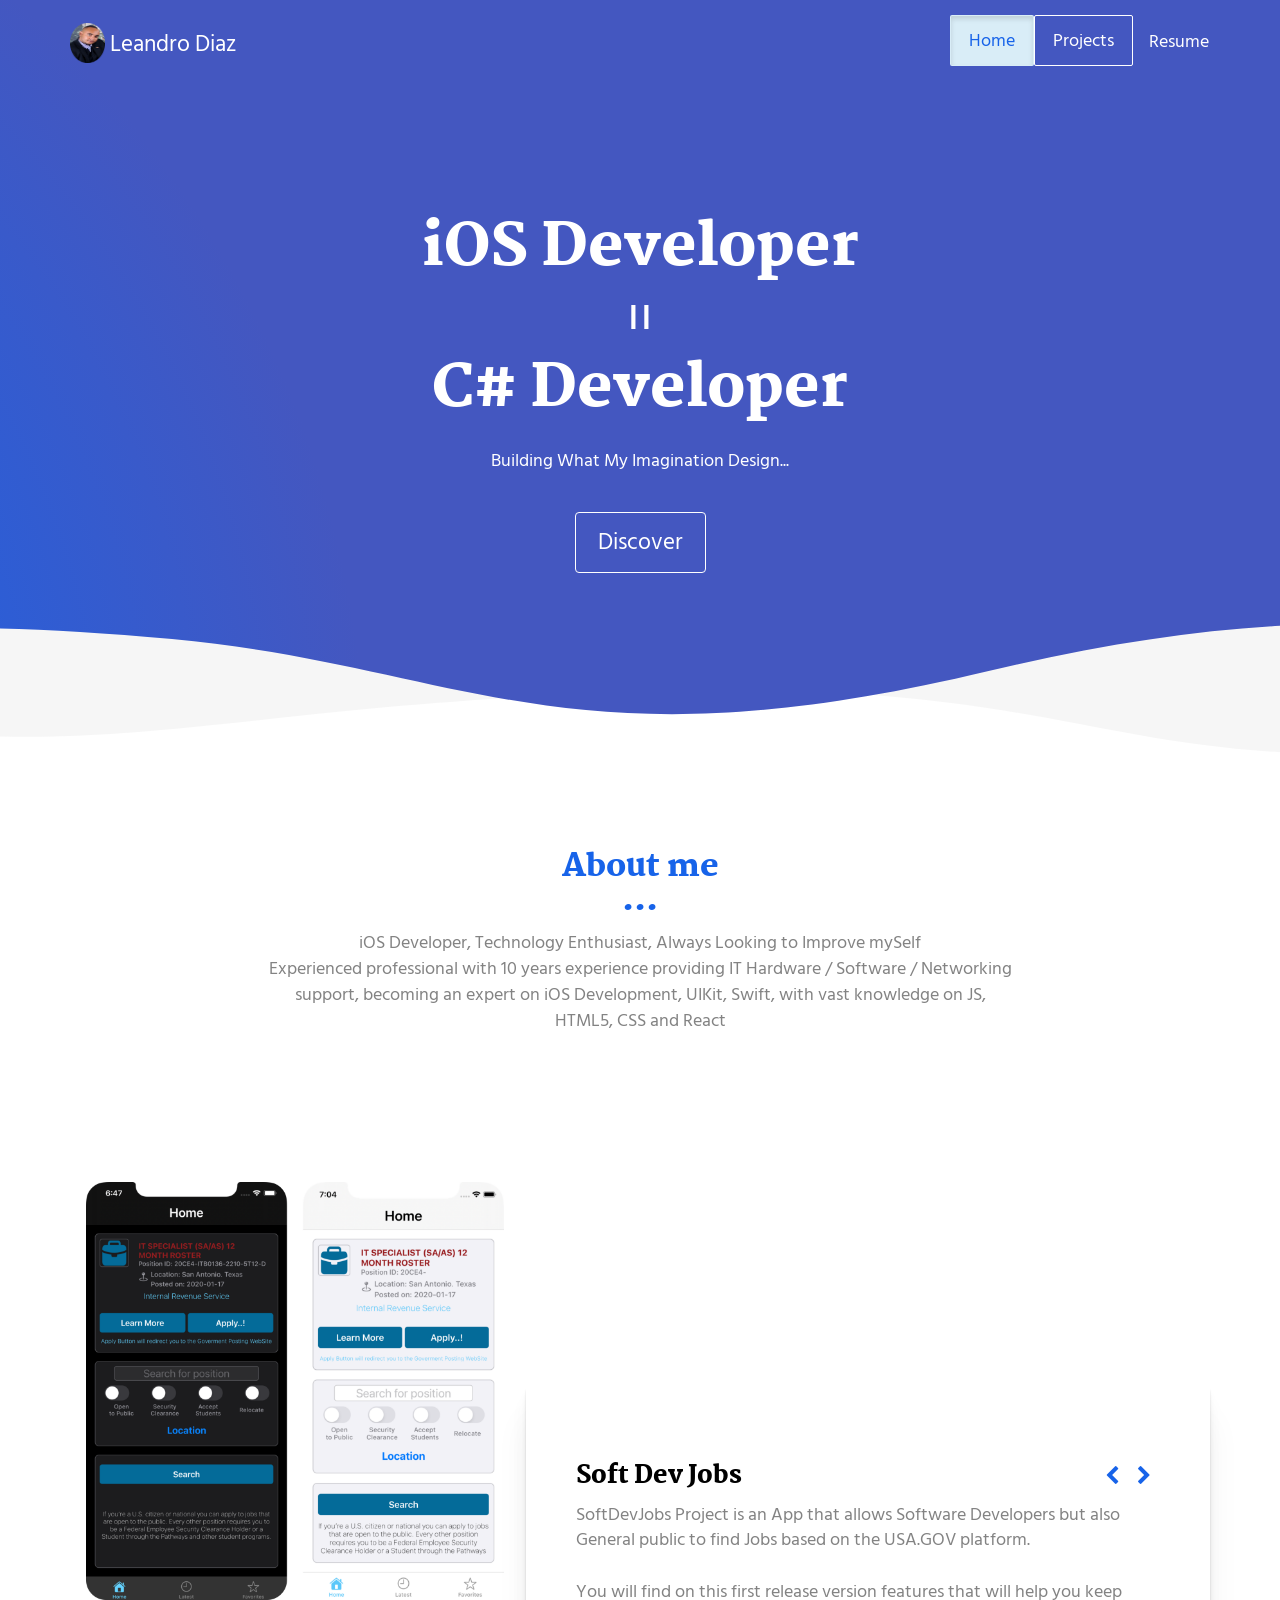
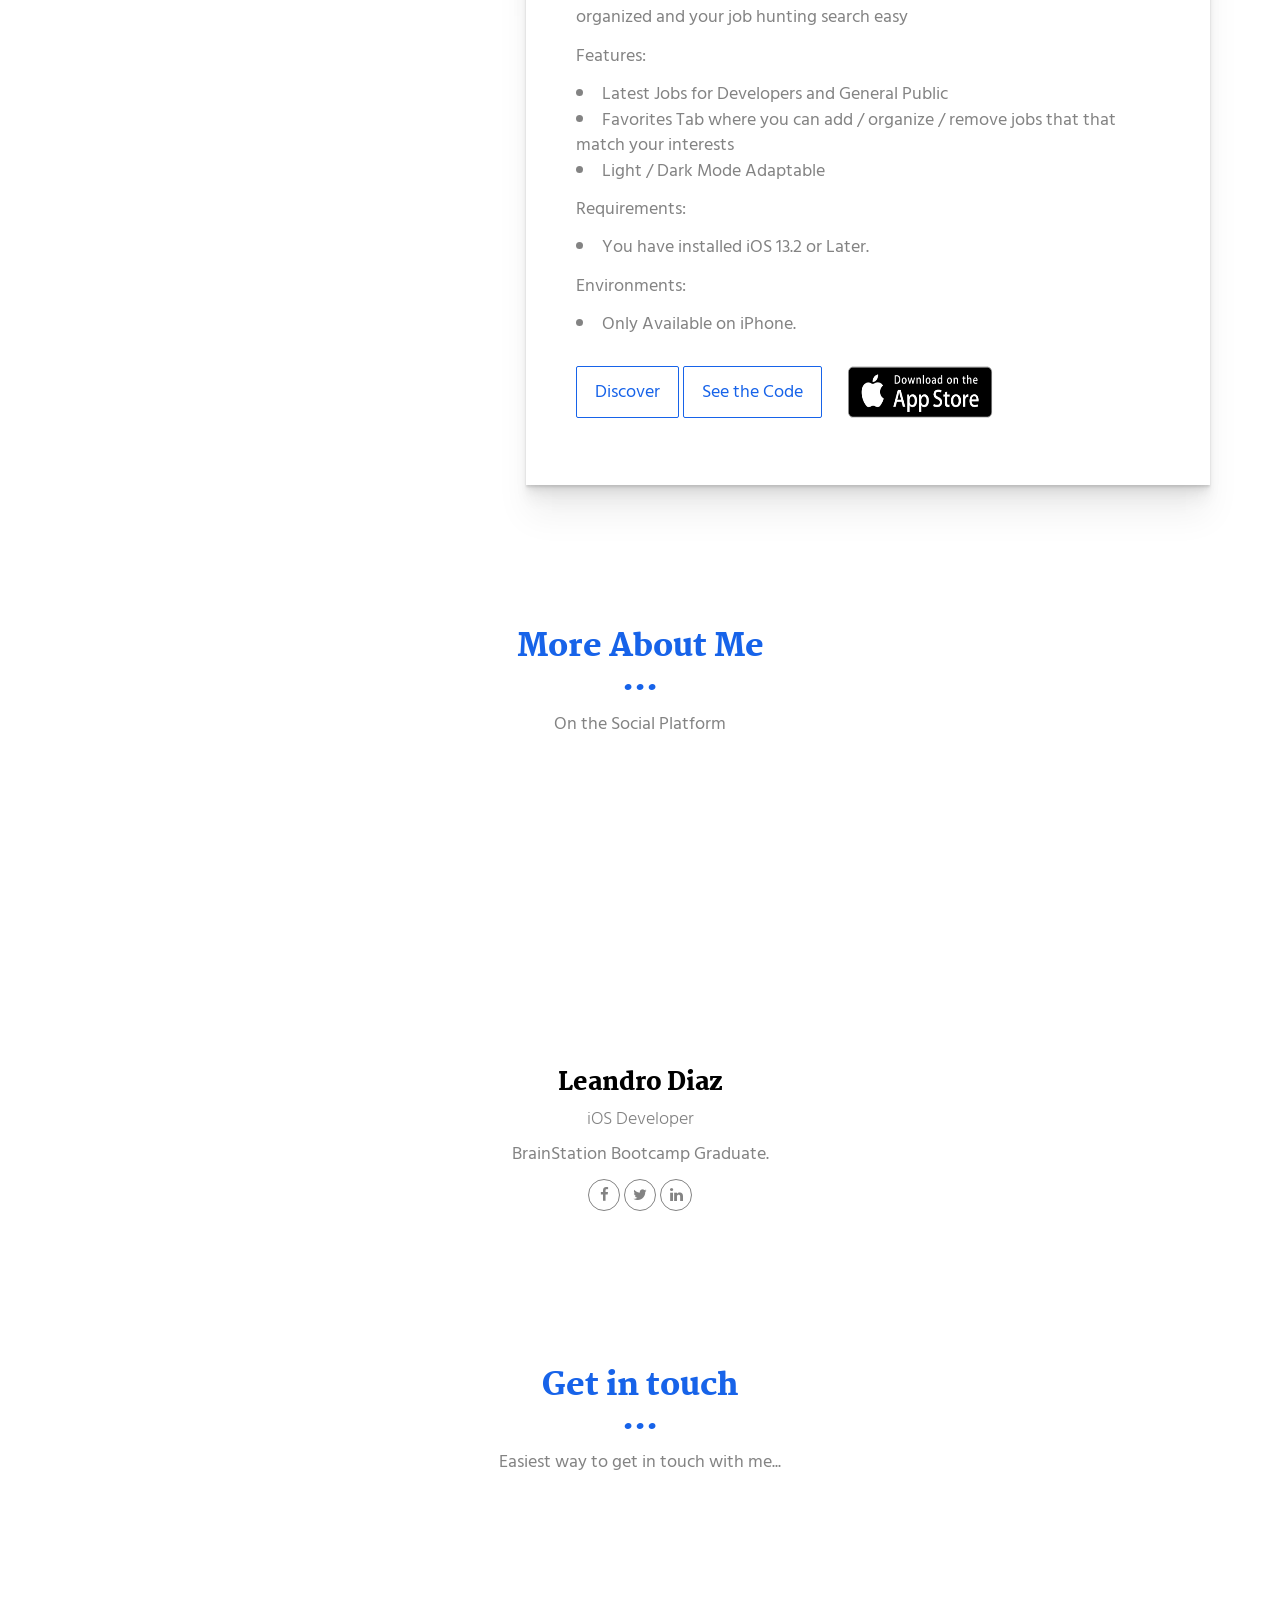
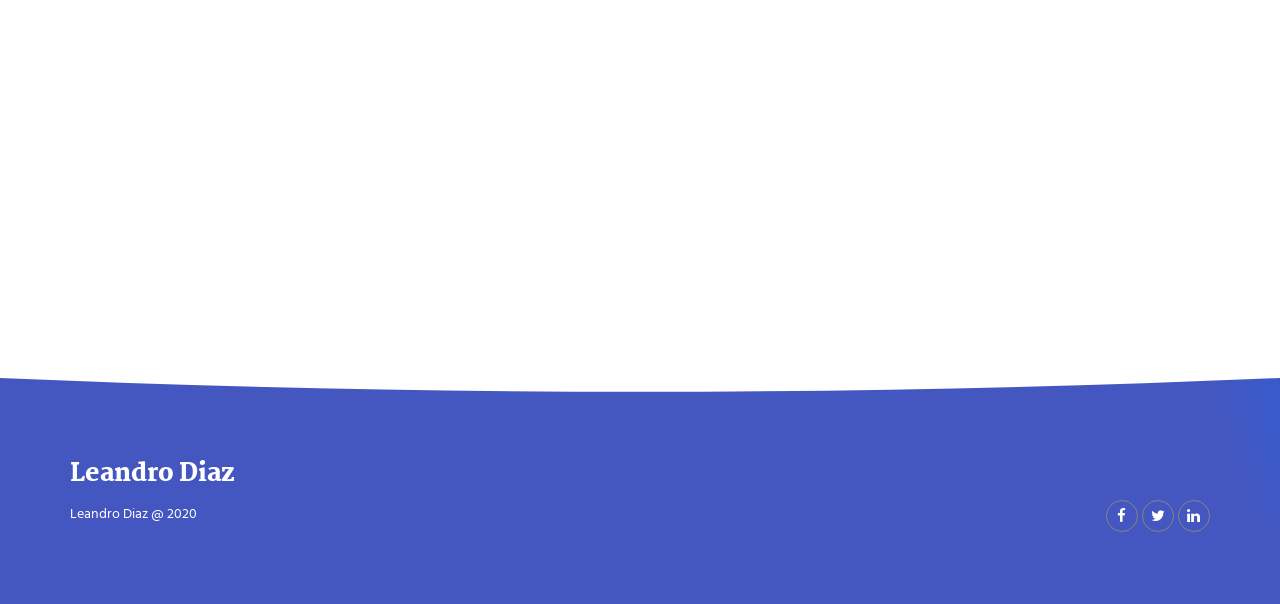
==== index.html @ ceb84957 "Main Updated" ====
<!DOCTYPE html>
<html lang="en">

<head>
  <meta charset="UTF-8">
  <meta content="IE=edge" http-equiv="X-UA-Compatible">
  <meta content="width=device-width,initial-scale=1" name="viewport">
  <meta content="description" name="description">
  <meta name="google" content="notranslate" />

  <meta name="msapplication-tap-highlight" content="no">


  <link rel="apple-touch-icon" sizes="180x180" href="./assets/apple-icon-180x180.png">
  <link href="./assets/favicon.ico" rel="icon">

  <link href="" rel="stylesheet">


  <title>Leandro Diaz</title>

  <link href="./main.550dcf66.css" rel="stylesheet"></head>

  <body>
    <header>
      <nav class="navbar navbar-default active">
        <div class="container">
          <div class="navbar-header">
            <button type="button" class="navbar-toggle collapsed" data-toggle="collapse" data-target="#navbar-collapse" aria-expanded="false">
              <span class="sr-only">Toggle navigation</span>
              <span class="icon-bar"></span>
              <span class="icon-bar"></span>
              <span class="icon-bar"></span>
            </button>
            <a class="navbar-brand" href="./index.html" title="">
              <img src="./assets/images/minilogo.png" class="navbar-logo-img" alt="", width="35", height="40">
              Leandro Diaz
            </a>
          </div>

          <div class="collapse navbar-collapse" id="navbar-collapse">
            <ul class="nav navbar-nav navbar-right">

              <li>
                <p>
                <a href="./index.html" class="btn bg-info navbar-btn" title="">Home</a>
              </p>
              </li>

              <li>
                <p>
                <a href="./project.html" class="btn btn-default  navbar-btn" title="">Projects</a>
              </p>
              </li>
             <li class=" text-right">
              <a href="./Leandro Diaz iOS Developer.pdf" class="btn" title="" target="_blank">
              Resume</a>

               </li>

            </ul>

          </div>
        </div>
      </nav>
    </header>


    <div class="hero-full-container background-image-container white-text-container">
      <div class="container">
        <div class="row">
          <div class="col-xs-12">
            <h1>iOS Developer</h1> <h3>||</h3> <h1>C# Developer</h1>
            <p>Building What My Imagination Design...</p>
            <br>
            <a href="#projects" class="btn btn-default btn-lg" title="">Discover</a>
          </div>
        </div>
      </div>
    </div>

    <!-- About Me-->
    <div class="section-container">
      <div class="container">
        <div class="row">
          <div class="col-xs-12 col-md-8 col-md-offset-2">
            <div class="text-center">
              <h2>About me</h2>
              <p>iOS Developer, Technology Enthusiast, Always Looking to Improve mySelf
                <br>
                Experienced professional with 10 years experience providing IT Hardware / Software / Networking support, becoming an expert on iOS Development, UIKit, Swift, with vast knowledge on JS, HTML5, CSS and React</p>
              </div>
            </div>
          </div>
        </div>
      </div>

 <!-- Carrousel-->
      <div class="section-container">
        <div class="container">
          <div class="row">
            <div id="projects" class="col-xs-12 col-lg-12">
              <div id="carousel-example-generic" class="carousel carousel-fade slide" data-ride="carousel">

                <div class="carousel-inner" role="listbox">

                  <div  class="item active">
                    <img class="img-responsive" src="./assets/images/SofDev/Collage_Fotor.png" width="450" height="560" alt="First slide">
                    <div class="carousel-caption card-shadow reveal">

                      <h3 >Soft Dev Jobs</h3>

                      <id class="left carousel-control" href="#carousel-example-generic" role="button" data-slide="prev">
                        <i class="fa fa-chevron-left" aria-hidden="true"></i>
                        <span class="sr-only">Previous</span>
                      </id>
                      <a class="right carousel-control" href="#carousel-example-generic" role="button" data-slide="next">
                        <i class="fa fa-chevron-right" aria-hidden="true"></i>
                        <span class="sr-only">Next</span>
                      </a>
                      <p>
                        SoftDevJobs Project is an App that allows Software Developers but also General public to find Jobs based on the USA.GOV platform.
                        <br>
                        <br>
                        You will find on this first release version features that will help you keep organized and your job hunting search easy</p>
                        <p>
                          Features:
                          <li>Latest Jobs for Developers and General Public </li>
                          <li>Favorites Tab where you can add / organize / remove jobs that that match your interests </li>
                          <li>Light / Dark Mode Adaptable</li>
                        </p>
                        <p>
                          Requirements:
                          <li>You have installed iOS 13.2 or Later.</li>
                        </p>
                        <p>Environments: </p>
                        <li>Only Available on iPhone.</li>
                      </p>

                      <a href="./softdev.html" class="btn btn-primary" title="">
                        Discover
                      </a>
                      <a href="https://youtu.be/nCgedhERRaY/" class="btn btn-primary" title="">
                        See the Code
                      </a>
                      <a href="https://apps.apple.com/us/app/softdevjobs/id1534569607" class="btn" title="">
                        <img src="./assets/appstoreicon.png" width="150" height="60">
                      </a>
                    </div>
                  </div>

                  <!--Image Browser App -->
                  <div class="item">
                    <img class="img-responsive" src="./assets/images/imgBrowser/Collage_Fotor.png" width="450" height="560" alt="First slide">
                    <div class="carousel-caption card-shadow reveal">

                      <h3>Image Browser</h3>
                      <a class="left carousel-control" href="#carousel-example-generic" role="button" data-slide="prev">
                        <i class="fa fa-chevron-left" aria-hidden="true"></i>
                        <span class="sr-only">Previous</span>
                      </a>
                      <a class="right carousel-control" href="#carousel-example-generic" role="button" data-slide="next">
                        <i class="fa fa-chevron-right" aria-hidden="true"></i>
                        <span class="sr-only">Next</span>
                      </a>
                      <p>
                        Image Browser Project is an App that allows the user to search for specific images available on the web, display them in a nice Collection Layout, that can be saved to the iPhone / iPad Image Gallery.
                      </p>
                        <p>
                          Features:
                          <li>Selected Image can be saved to the Image Gallery </li>
                          <li>Selected Image can be shared trough Email, Msg, Airdrop </li>
                          <li>Light / Dark Mode Adaptable</li>
                        </p>
                        <p>
                          Requirements:
                          <li>You have installed iOS 13.2 or Later</li>
                        </p>
                        <p>Environments: </p>
                        <li>Available on iPhone & iPad</li>

                      </p>
                      <a href="./imgBrowser.html" class="btn btn-primary" title="">
                        Discover
                      </a>
                      <a href="https://youtu.be/TfZc2vB-F0M" class="btn btn-primary" title="">
                        See the Code
                      </a>
                    </div>
                  </div>

                   <!--Percentos -->

                   <div class="item">
                    <img class="img-responsive" src="./assets/images/percentos/Fotor.png" width="450" height="560" alt="First slide">
                    <div class="carousel-caption card-shadow reveal">

                      <h3>Percentos</h3>
                      <a class="left carousel-control" href="#carousel-example-generic" role="button" data-slide="prev">
                        <i class="fa fa-chevron-left" aria-hidden="true"></i>
                        <span class="sr-only">Previous</span>
                      </a>
                      <a class="right carousel-control" href="#carousel-example-generic" role="button" data-slide="next">
                        <i class="fa fa-chevron-right" aria-hidden="true"></i>
                        <span class="sr-only">Next</span>
                      </a>
                      <p>
                        Free, No-InApp Purchase, No Ads Percentage Calculator.
                        <br>
                        Very Simple, Light calculator for every day to day percentage operations.
                        <br>
                        <br>
                        Simple and Easy to use app that calculates the percentage of any value and help you get the right amount for the Tip or price to be paid in a day to day operation.</p>

                        <p>
                          Requirements:
                          <li>Must have iOS 13.2 or later installed.</li>
                        </p>
                        <p>Environments: </p>
                        <li>Available on iPhone & Ipad.</li>
                      </p>
                      <a href="./percentos.html" class="btn btn-primary" title="">
                        Discover.
                      </a>
                      <a href="https://youtu.be/TfZc2vB-F0M" class="btn btn-primary" title="">
                        See the Code.
                      </a>
                      <a href="https://apps.apple.com/us/app/percentos/id1539692497" class="btn" title="">
                        <img src="./assets/appstoreicon.png" width="150" height="60">
                      </a>
                    </div>
                   </div>

                </div>


              </div>


            </div>
          </div>
        </div>
      </div>


      <div class="section-container">
        <div class="container text-center">
          <div class="row section-container-spacer">
            <div class="col-xs-12 col-md-12">
              <h2>More About Me</h2>
              <p>On the Social Platform</p>
            </div>
          </div>
          <div class="row">
            <div class="col-xs-12 col-md-4 col-lg-12">
              <img src="./assets/images/logo.png" alt="" class="reveal img-responsive reveal-content image-center">
              <h3>Leandro Diaz</h3>
              <h4>iOS Developer</h4>
              <p>BrainStation Bootcamp Graduate.</p>
              <p>
                <a href="https://www.facebook.com/mydhstudio/" class="social-round-icon fa-icon" title="">
                  <i class="fa fa-facebook" aria-hidden="true"></i>
                </a>
                <a href="https://twitter.com/leandrodiazr" class="social-round-icon fa-icon" title="">
                  <i class="fa fa-twitter" aria-hidden="true"></i>
                </a>
                <a href="https://www.linkedin.com/in/leandroadiazr/" class="social-round-icon fa-icon" title="">
                  <i class="fa fa-linkedin" aria-hidden="true"></i>
                </a>
              </p>
            </div>

          </div>
        </div>
      </div>
      <div class="section-container contact-container">
        <div class="container">
          <div class="row">
            <div class="col-xs-12 col-md-12">
              <div class="section-container-spacer">
                <h2 class="text-center">Get in touch</h2>
                <p class="text-center">Easiest way to get in touch with me...</p>
                </div>
                <div class="card-container">
                  <div class="card card-shadow col-xs-10 col-xs-offset-1 col-md-8 col-md-offset-2 reveal">
                    <form action="" class="reveal-content">
                      <div class="row">
                        <div class="col-md-7">
                          <!-- <div class="form-group"> -->
                            <!-- <input type="email" class="form-control" id="email" placeholder="Email">
                          </div>
                          <div class="form-group">
                            <input type="text" class="form-control" id="subject" placeholder="Subject">
                          </div>
                          <div class="form-group">
                            <textarea class="form-control" rows="3" placeholder="Enter your message"></textarea>
                          </div>  -->
                          <button class="btn btn-primary"><a href="mailto:leandroadiazr@gmail.com">Send message</a></button>
                          </div>
                        <!-- </div> -->
                        <div class="col-md-5">
                          <ul class="list-unstyled address-container">
                            <li>
                              <span class="fa-icon">
                                <i class="fa fa-phone" aria-hidden="true"></i>
                              </span>
                              1 407-454-2005
                            </li>
                            <li>
                              <span class="fa-icon">
                                <i class="fa fa-map-o" aria-hidden="true"></i>
                              </span>
                             Kissimmee Florida
                            </li>
                            <li>
                              <span class="fa-icon">
                                <i class="fa fa-envelope" aria-hidden="true"></i>
                              </span>
                             Leandroadiazr@gmail.com
                            </li>
                          </ul>
                        </div>
                      </div>
                    </form>
                  </div>
                  <div class="card-image col-xs-12" style="background-image: url('/assets/images/img-01.jpg')">
                  </div>
                </div>
              </div>
            </div>
          </div>
        </div>

        <script>
          document.addEventListener("DOMContentLoaded", function (event) {
            navbarFixedTopAnimation();
          });
        </script>

        <footer class="footer-container white-text-container">
          <div class="container">
            <div class="row">


              <div class="col-xs-12">
                <h3>Leandro Diaz</h3>

                <div class="row">
                  <div class="col-xs-12 col-sm-7">
                    <p>
                      <small><a href href="https://leandroadiazr.github.io/" title="">Leandro Diaz @ 2020</a></small>
                    </p>
                  </div>
                  <div class="col-xs-12 col-sm-5">
                    <p class="text-right">
                      <a href="https://www.facebook.com/mydhstudio/" class="social-round-icon fa-icon" title="">
                        <i class="fa fa-facebook" aria-hidden="true"></i>
                      </a>
                      <a href="https://twitter.com/leandrodiazr" class="social-round-icon fa-icon" title="">
                        <i class="fa fa-twitter" aria-hidden="true"></i>
                      </a>
                      <a href="https://www.linkedin.com/in/leandroadiazr/" class="social-round-icon fa-icon" title="">
                        <i class="fa fa-linkedin" aria-hidden="true"></i>
                      </a>
                    </p>
                  </div>
                </div>


              </div>
            </div>
          </div>
        </footer>

        <script>
          document.addEventListener("DOMContentLoaded", function (event) {
            navActivePage();
            scrollRevelation('.reveal');
          });
        </script>

        <!-- Google Analytics: change UA-XXXXX-X to be your site's ID

          <script>
            (function (i, s, o, g, r, a, m) {
              i['GoogleAnalyticsObject'] = r; i[r] = i[r] || function () {
                (i[r].q = i[r].q || []).push(arguments)
              }, i[r].l = 1 * new Date(); a = s.createElement(o),
              m = s.getElementsByTagName(o)[0]; a.async = 1; a.src = g; m.parentNode.insertBefore(a, m)
            })(window, document, 'script', '//www.google-analytics.com/analytics.js', 'ga');
            ga('create', 'UA-XXXXX-X', 'auto');
            ga('send', 'pageview');
          </script>

        --> <script type="text/javascript" src="./main.0cf8b554.js"></script></body>

        </html>
---- main.550dcf66.css ----
@import url(https://fonts.googleapis.com/css?family=Hind+Siliguri:300,600|Martel:400,900);@import url(https://maxcdn.bootstrapcdn.com/font-awesome/4.7.0/css/font-awesome.min.css);/*!
 * Bootstrap v3.3.7 (http://getbootstrap.com)
 * Copyright 2011-2016 Twitter, Inc.
 * Licensed under MIT (https://github.com/twbs/bootstrap/blob/master/LICENSE)
 */
/*! normalize.css v3.0.3 | MIT License | github.com/necolas/normalize.css */html{font-family:sans-serif;-ms-text-size-adjust:100%;-webkit-text-size-adjust:100%}body{margin:0}article,aside,details,figcaption,figure,footer,header,hgroup,main,menu,nav,section,summary{display:block}audio,canvas,progress,video{display:inline-block;vertical-align:baseline}audio:not([controls]){display:none;height:0}[hidden],template{display:none}a{background-color:transparent}a:active,a:hover{outline:0}abbr[title]{border-bottom:1px dotted}b,strong{font-weight:700}dfn{font-style:italic}h1{font-size:2em;margin:.67em 0}mark{background:#ff0;color:#000}small{font-size:80%}sub,sup{font-size:75%;line-height:0;position:relative;vertical-align:baseline}sup{top:-.5em}sub{bottom:-.25em}img{border:0}svg:not(:root){overflow:hidden}figure{margin:1em 40px}hr{box-sizing:content-box;height:0}pre{overflow:auto}code,kbd,pre,samp{font-family:monospace,monospace;font-size:1em}button,input,optgroup,select,textarea{color:inherit;font:inherit;margin:0}button{overflow:visible}button,select{text-transform:none}button,html input[type=button],input[type=reset],input[type=submit]{-webkit-appearance:button;cursor:pointer}button[disabled],html input[disabled]{cursor:default}button::-moz-focus-inner,input::-moz-focus-inner{border:0;padding:0}input{line-height:normal}input[type=checkbox],input[type=radio]{box-sizing:border-box;padding:0}input[type=number]::-webkit-inner-spin-button,input[type=number]::-webkit-outer-spin-button{height:auto}input[type=search]{-webkit-appearance:textfield;box-sizing:content-box}input[type=search]::-webkit-search-cancel-button,input[type=search]::-webkit-search-decoration{-webkit-appearance:none}fieldset{border:1px solid silver;margin:0 2px;padding:.35em .625em .75em}textarea{overflow:auto}optgroup{font-weight:700}table{border-collapse:collapse;border-spacing:0}td,th{padding:0}

/*! Source: https://github.com/h5bp/html5-boilerplate/blob/master/src/css/main.css */@media print{*,:after,:before{background:transparent!important;color:#000!important;box-shadow:none!important;text-shadow:none!important}a,a:visited{text-decoration:underline}a[href]:after{content:" (" attr(href) ")"}abbr[title]:after{content:" (" attr(title) ")"}a[href^="#"]:after,a[href^="javascript:"]:after{content:""}blockquote,pre{border:1px solid #999;page-break-inside:avoid}thead{display:table-header-group}img,tr{page-break-inside:avoid}img{max-width:100%!important}h2,h3,p{orphans:3;widows:3}h2,h3{page-break-after:avoid}.navbar{display:none}.btn>.caret,.dropup>.btn>.caret{border-top-color:#000!important}.label{border:1px solid #000}.table{border-collapse:collapse!important}.table td,.table th{background-color:#fff!important}.table-bordered td,.table-bordered th{border:1px solid #ddd!important}}*,:after,:before{-webkit-box-sizing:border-box;-moz-box-sizing:border-box;box-sizing:border-box}html{font-size:10px;-webkit-tap-highlight-color:transparent}body{font-family:Hind Siliguri,Helvetica,Arial,sans-serif;font-size:18px;line-height:1.42857;color:#838383;background-color:#fff}button,input,select,textarea{font-family:inherit;font-size:inherit;line-height:inherit}a{color:#1763e9;text-decoration:none}a:focus,a:hover{color:#1045a4;text-decoration:underline}a:focus{outline:5px auto -webkit-focus-ring-color;outline-offset:-2px}figure{margin:0}img{vertical-align:middle}.img-responsive{display:block;max-width:100%;height:auto}.img-rounded{border-radius:4px}.img-thumbnail{padding:4px;line-height:1.42857;background-color:#fff;border:1px solid #ddd;border-radius:2px;-webkit-transition:all .2s ease-in-out;-o-transition:all .2s ease-in-out;transition:all .2s ease-in-out;display:inline-block;max-width:100%;height:auto}.img-circle{border-radius:50%}hr{margin-top:25px;margin-bottom:25px;border:0;border-top:1px solid #eee}.sr-only{position:absolute;width:1px;height:1px;margin:-1px;padding:0;overflow:hidden;clip:rect(0,0,0,0);border:0}.sr-only-focusable:active,.sr-only-focusable:focus{position:static;width:auto;height:auto;margin:0;overflow:visible;clip:auto}[role=button]{cursor:pointer}.h1,.h2,.h3,.h4,.h5,.h6,h1,h2,h3,h4,h5,h6{font-family:Martel,Times New Roman,Times,serif;font-weight:900;line-height:1.1;color:#1763e9}.h1 .small,.h1 small,.h2 .small,.h2 small,.h3 .small,.h3 small,.h4 .small,.h4 small,.h5 .small,.h5 small,.h6 .small,.h6 small,h1 .small,h1 small,h2 .small,h2 small,h3 .small,h3 small,h4 .small,h4 small,h5 .small,h5 small,h6 .small,h6 small{font-weight:400;line-height:1;color:#777}.h1,.h2,.h3,h1,h2,h3{margin-top:25px;margin-bottom:12.5px}.h1 .small,.h1 small,.h2 .small,.h2 small,.h3 .small,.h3 small,h1 .small,h1 small,h2 .small,h2 small,h3 .small,h3 small{font-size:65%}.h4,.h5,.h6,h4,h5,h6{margin-top:12.5px;margin-bottom:12.5px}.h4 .small,.h4 small,.h5 .small,.h5 small,.h6 .small,.h6 small,h4 .small,h4 small,h5 .small,h5 small,h6 .small,h6 small{font-size:75%}.h1,h1{font-size:59px}.h2,h2{font-size:31px}.h3,h3{font-size:24px}.h4,.h5,h4,h5{font-size:18px}.h6,h6{font-size:16px}p{margin:0 0 12.5px}.lead{margin-bottom:25px;font-size:20px;font-weight:300;line-height:1.4}@media (min-width:768px){.lead{font-size:27px}}.small,small{font-size:77%}.mark,mark{background-color:#fcf8e3;padding:.2em}.text-left{text-align:left}.text-right{text-align:right}.text-center{text-align:center}.text-justify{text-align:justify}.text-nowrap{white-space:nowrap}.text-lowercase{text-transform:lowercase}.initialism,.text-uppercase{text-transform:uppercase}.text-capitalize{text-transform:capitalize}.text-muted{color:#777}.text-primary{color:#1763e9}a.text-primary:focus,a.text-primary:hover{color:#124fbb}.text-success{color:#fff}a.text-success:focus,a.text-success:hover{color:#e6e6e6}.text-info{color:#31708f}a.text-info:focus,a.text-info:hover{color:#245269}.text-warning{color:#8a6d3b}a.text-warning:focus,a.text-warning:hover{color:#66512c}.text-danger{color:#fff}a.text-danger:focus,a.text-danger:hover{color:#e6e6e6}.bg-primary{color:#fff;background-color:#1763e9}a.bg-primary:focus,a.bg-primary:hover{background-color:#124fbb}.bg-success{background-color:#08005f}a.bg-success:focus,a.bg-success:hover{background-color:#04002c}.bg-info{background-color:#d9edf7}a.bg-info:focus,a.bg-info:hover{background-color:#afd9ee}.bg-warning{background-color:#fcf8e3}a.bg-warning:focus,a.bg-warning:hover{background-color:#f7ecb5}.bg-danger{background-color:#ca044b}a.bg-danger:focus,a.bg-danger:hover{background-color:#980338}.page-header{padding-bottom:11.5px;margin:50px 0 25px;border-bottom:1px solid #eee}ol,ul{margin-top:0;margin-bottom:12.5px}ol ol,ol ul,ul ol,ul ul{margin-bottom:0}.list-inline,.list-unstyled{padding-left:0;list-style:none}.list-inline{margin-left:-5px}.list-inline>li{display:inline-block;padding-left:5px;padding-right:5px}dl{margin-top:0;margin-bottom:25px}dd,dt{line-height:1.42857}dt{font-weight:700}dd{margin-left:0}.dl-horizontal dd:after,.dl-horizontal dd:before{content:" ";display:table}.dl-horizontal dd:after{clear:both}@media (min-width:768px){.dl-horizontal dt{float:left;width:160px;clear:left;text-align:right;overflow:hidden;text-overflow:ellipsis;white-space:nowrap}.dl-horizontal dd{margin-left:180px}}abbr[data-original-title],abbr[title]{cursor:help;border-bottom:1px dotted #777}.initialism{font-size:90%}blockquote{padding:12.5px 25px;margin:0 0 25px;font-size:22.5px;border-left:5px solid #eee}blockquote ol:last-child,blockquote p:last-child,blockquote ul:last-child{margin-bottom:0}blockquote .small,blockquote footer,blockquote small{display:block;font-size:80%;line-height:1.42857;color:#777}blockquote .small:before,blockquote footer:before,blockquote small:before{content:"\2014   \A0"}.blockquote-reverse,blockquote.pull-right{padding-right:15px;padding-left:0;border-right:5px solid #eee;border-left:0;text-align:right}.blockquote-reverse .small:before,.blockquote-reverse footer:before,.blockquote-reverse small:before,blockquote.pull-right .small:before,blockquote.pull-right footer:before,blockquote.pull-right small:before{content:""}.blockquote-reverse .small:after,.blockquote-reverse footer:after,.blockquote-reverse small:after,blockquote.pull-right .small:after,blockquote.pull-right footer:after,blockquote.pull-right small:after{content:"\A0   \2014"}address{margin-bottom:25px;font-style:normal;line-height:1.42857}code,kbd,pre,samp{font-family:Menlo,Monaco,Consolas,Courier New,monospace}code{color:#c7254e;background-color:#f9f2f4}code,kbd{padding:2px 4px;font-size:90%;border-radius:2px}kbd{color:#fff;background-color:#333;box-shadow:inset 0 -1px 0 rgba(0,0,0,.25)}kbd kbd{padding:0;font-size:100%;font-weight:700;box-shadow:none}pre{display:block;padding:12px;margin:0 0 12.5px;font-size:17px;line-height:1.42857;word-break:break-all;word-wrap:break-word;color:#333;background-color:#f5f5f5;border:1px solid #ccc;border-radius:2px}pre code{padding:0;font-size:inherit;color:inherit;white-space:pre-wrap;background-color:transparent;border-radius:0}.pre-scrollable{max-height:340px;overflow-y:scroll}.container{margin-right:auto;margin-left:auto;padding-left:15px;padding-right:15px}.container:after,.container:before{content:" ";display:table}.container:after{clear:both}@media (min-width:768px){.container{width:750px}}@media (min-width:992px){.container{width:970px}}@media (min-width:1200px){.container{width:1170px}}.container-fluid{margin-right:auto;margin-left:auto;padding-left:15px;padding-right:15px}.container-fluid:after,.container-fluid:before{content:" ";display:table}.container-fluid:after{clear:both}.row{margin-left:-15px;margin-right:-15px}.row:after,.row:before{content:" ";display:table}.row:after{clear:both}.col-lg-1,.col-lg-2,.col-lg-3,.col-lg-4,.col-lg-5,.col-lg-6,.col-lg-7,.col-lg-8,.col-lg-9,.col-lg-10,.col-lg-11,.col-lg-12,.col-md-1,.col-md-2,.col-md-3,.col-md-4,.col-md-5,.col-md-6,.col-md-7,.col-md-8,.col-md-9,.col-md-10,.col-md-11,.col-md-12,.col-sm-1,.col-sm-2,.col-sm-3,.col-sm-4,.col-sm-5,.col-sm-6,.col-sm-7,.col-sm-8,.col-sm-9,.col-sm-10,.col-sm-11,.col-sm-12,.col-xs-1,.col-xs-2,.col-xs-3,.col-xs-4,.col-xs-5,.col-xs-6,.col-xs-7,.col-xs-8,.col-xs-9,.col-xs-10,.col-xs-11,.col-xs-12{position:relative;min-height:1px;padding-left:15px;padding-right:15px}.col-xs-1,.col-xs-2,.col-xs-3,.col-xs-4,.col-xs-5,.col-xs-6,.col-xs-7,.col-xs-8,.col-xs-9,.col-xs-10,.col-xs-11,.col-xs-12{float:left}.col-xs-1{width:8.33333%}.col-xs-2{width:16.66667%}.col-xs-3{width:25%}.col-xs-4{width:33.33333%}.col-xs-5{width:41.66667%}.col-xs-6{width:50%}.col-xs-7{width:58.33333%}.col-xs-8{width:66.66667%}.col-xs-9{width:75%}.col-xs-10{width:83.33333%}.col-xs-11{width:91.66667%}.col-xs-12{width:100%}.col-xs-pull-0{right:auto}.col-xs-pull-1{right:8.33333%}.col-xs-pull-2{right:16.66667%}.col-xs-pull-3{right:25%}.col-xs-pull-4{right:33.33333%}.col-xs-pull-5{right:41.66667%}.col-xs-pull-6{right:50%}.col-xs-pull-7{right:58.33333%}.col-xs-pull-8{right:66.66667%}.col-xs-pull-9{right:75%}.col-xs-pull-10{right:83.33333%}.col-xs-pull-11{right:91.66667%}.col-xs-pull-12{right:100%}.col-xs-push-0{left:auto}.col-xs-push-1{left:8.33333%}.col-xs-push-2{left:16.66667%}.col-xs-push-3{left:25%}.col-xs-push-4{left:33.33333%}.col-xs-push-5{left:41.66667%}.col-xs-push-6{left:50%}.col-xs-push-7{left:58.33333%}.col-xs-push-8{left:66.66667%}.col-xs-push-9{left:75%}.col-xs-push-10{left:83.33333%}.col-xs-push-11{left:91.66667%}.col-xs-push-12{left:100%}.col-xs-offset-0{margin-left:0}.col-xs-offset-1{margin-left:8.33333%}.col-xs-offset-2{margin-left:16.66667%}.col-xs-offset-3{margin-left:25%}.col-xs-offset-4{margin-left:33.33333%}.col-xs-offset-5{margin-left:41.66667%}.col-xs-offset-6{margin-left:50%}.col-xs-offset-7{margin-left:58.33333%}.col-xs-offset-8{margin-left:66.66667%}.col-xs-offset-9{margin-left:75%}.col-xs-offset-10{margin-left:83.33333%}.col-xs-offset-11{margin-left:91.66667%}.col-xs-offset-12{margin-left:100%}@media (min-width:768px){.col-sm-1,.col-sm-2,.col-sm-3,.col-sm-4,.col-sm-5,.col-sm-6,.col-sm-7,.col-sm-8,.col-sm-9,.col-sm-10,.col-sm-11,.col-sm-12{float:left}.col-sm-1{width:8.33333%}.col-sm-2{width:16.66667%}.col-sm-3{width:25%}.col-sm-4{width:33.33333%}.col-sm-5{width:41.66667%}.col-sm-6{width:50%}.col-sm-7{width:58.33333%}.col-sm-8{width:66.66667%}.col-sm-9{width:75%}.col-sm-10{width:83.33333%}.col-sm-11{width:91.66667%}.col-sm-12{width:100%}.col-sm-pull-0{right:auto}.col-sm-pull-1{right:8.33333%}.col-sm-pull-2{right:16.66667%}.col-sm-pull-3{right:25%}.col-sm-pull-4{right:33.33333%}.col-sm-pull-5{right:41.66667%}.col-sm-pull-6{right:50%}.col-sm-pull-7{right:58.33333%}.col-sm-pull-8{right:66.66667%}.col-sm-pull-9{right:75%}.col-sm-pull-10{right:83.33333%}.col-sm-pull-11{right:91.66667%}.col-sm-pull-12{right:100%}.col-sm-push-0{left:auto}.col-sm-push-1{left:8.33333%}.col-sm-push-2{left:16.66667%}.col-sm-push-3{left:25%}.col-sm-push-4{left:33.33333%}.col-sm-push-5{left:41.66667%}.col-sm-push-6{left:50%}.col-sm-push-7{left:58.33333%}.col-sm-push-8{left:66.66667%}.col-sm-push-9{left:75%}.col-sm-push-10{left:83.33333%}.col-sm-push-11{left:91.66667%}.col-sm-push-12{left:100%}.col-sm-offset-0{margin-left:0}.col-sm-offset-1{margin-left:8.33333%}.col-sm-offset-2{margin-left:16.66667%}.col-sm-offset-3{margin-left:25%}.col-sm-offset-4{margin-left:33.33333%}.col-sm-offset-5{margin-left:41.66667%}.col-sm-offset-6{margin-left:50%}.col-sm-offset-7{margin-left:58.33333%}.col-sm-offset-8{margin-left:66.66667%}.col-sm-offset-9{margin-left:75%}.col-sm-offset-10{margin-left:83.33333%}.col-sm-offset-11{margin-left:91.66667%}.col-sm-offset-12{margin-left:100%}}@media (min-width:992px){.col-md-1,.col-md-2,.col-md-3,.col-md-4,.col-md-5,.col-md-6,.col-md-7,.col-md-8,.col-md-9,.col-md-10,.col-md-11,.col-md-12{float:left}.col-md-1{width:8.33333%}.col-md-2{width:16.66667%}.col-md-3{width:25%}.col-md-4{width:33.33333%}.col-md-5{width:41.66667%}.col-md-6{width:50%}.col-md-7{width:58.33333%}.col-md-8{width:66.66667%}.col-md-9{width:75%}.col-md-10{width:83.33333%}.col-md-11{width:91.66667%}.col-md-12{width:100%}.col-md-pull-0{right:auto}.col-md-pull-1{right:8.33333%}.col-md-pull-2{right:16.66667%}.col-md-pull-3{right:25%}.col-md-pull-4{right:33.33333%}.col-md-pull-5{right:41.66667%}.col-md-pull-6{right:50%}.col-md-pull-7{right:58.33333%}.col-md-pull-8{right:66.66667%}.col-md-pull-9{right:75%}.col-md-pull-10{right:83.33333%}.col-md-pull-11{right:91.66667%}.col-md-pull-12{right:100%}.col-md-push-0{left:auto}.col-md-push-1{left:8.33333%}.col-md-push-2{left:16.66667%}.col-md-push-3{left:25%}.col-md-push-4{left:33.33333%}.col-md-push-5{left:41.66667%}.col-md-push-6{left:50%}.col-md-push-7{left:58.33333%}.col-md-push-8{left:66.66667%}.col-md-push-9{left:75%}.col-md-push-10{left:83.33333%}.col-md-push-11{left:91.66667%}.col-md-push-12{left:100%}.col-md-offset-0{margin-left:0}.col-md-offset-1{margin-left:8.33333%}.col-md-offset-2{margin-left:16.66667%}.col-md-offset-3{margin-left:25%}.col-md-offset-4{margin-left:33.33333%}.col-md-offset-5{margin-left:41.66667%}.col-md-offset-6{margin-left:50%}.col-md-offset-7{margin-left:58.33333%}.col-md-offset-8{margin-left:66.66667%}.col-md-offset-9{margin-left:75%}.col-md-offset-10{margin-left:83.33333%}.col-md-offset-11{margin-left:91.66667%}.col-md-offset-12{margin-left:100%}}@media (min-width:1200px){.col-lg-1,.col-lg-2,.col-lg-3,.col-lg-4,.col-lg-5,.col-lg-6,.col-lg-7,.col-lg-8,.col-lg-9,.col-lg-10,.col-lg-11,.col-lg-12{float:left}.col-lg-1{width:8.33333%}.col-lg-2{width:16.66667%}.col-lg-3{width:25%}.col-lg-4{width:33.33333%}.col-lg-5{width:41.66667%}.col-lg-6{width:50%}.col-lg-7{width:58.33333%}.col-lg-8{width:66.66667%}.col-lg-9{width:75%}.col-lg-10{width:83.33333%}.col-lg-11{width:91.66667%}.col-lg-12{width:100%}.col-lg-pull-0{right:auto}.col-lg-pull-1{right:8.33333%}.col-lg-pull-2{right:16.66667%}.col-lg-pull-3{right:25%}.col-lg-pull-4{right:33.33333%}.col-lg-pull-5{right:41.66667%}.col-lg-pull-6{right:50%}.col-lg-pull-7{right:58.33333%}.col-lg-pull-8{right:66.66667%}.col-lg-pull-9{right:75%}.col-lg-pull-10{right:83.33333%}.col-lg-pull-11{right:91.66667%}.col-lg-pull-12{right:100%}.col-lg-push-0{left:auto}.col-lg-push-1{left:8.33333%}.col-lg-push-2{left:16.66667%}.col-lg-push-3{left:25%}.col-lg-push-4{left:33.33333%}.col-lg-push-5{left:41.66667%}.col-lg-push-6{left:50%}.col-lg-push-7{left:58.33333%}.col-lg-push-8{left:66.66667%}.col-lg-push-9{left:75%}.col-lg-push-10{left:83.33333%}.col-lg-push-11{left:91.66667%}.col-lg-push-12{left:100%}.col-lg-offset-0{margin-left:0}.col-lg-offset-1{margin-left:8.33333%}.col-lg-offset-2{margin-left:16.66667%}.col-lg-offset-3{margin-left:25%}.col-lg-offset-4{margin-left:33.33333%}.col-lg-offset-5{margin-left:41.66667%}.col-lg-offset-6{margin-left:50%}.col-lg-offset-7{margin-left:58.33333%}.col-lg-offset-8{margin-left:66.66667%}.col-lg-offset-9{margin-left:75%}.col-lg-offset-10{margin-left:83.33333%}.col-lg-offset-11{margin-left:91.66667%}.col-lg-offset-12{margin-left:100%}}table{background-color:transparent}caption{padding-top:8px;padding-bottom:8px;color:#777}caption,th{text-align:left}.table{width:100%;max-width:100%;margin-bottom:25px}.table>tbody>tr>td,.table>tbody>tr>th,.table>tfoot>tr>td,.table>tfoot>tr>th,.table>thead>tr>td,.table>thead>tr>th{padding:8px;line-height:1.42857;vertical-align:top;border-top:1px solid #ddd}.table>thead>tr>th{vertical-align:bottom;border-bottom:2px solid #ddd}.table>caption+thead>tr:first-child>td,.table>caption+thead>tr:first-child>th,.table>colgroup+thead>tr:first-child>td,.table>colgroup+thead>tr:first-child>th,.table>thead:first-child>tr:first-child>td,.table>thead:first-child>tr:first-child>th{border-top:0}.table>tbody+tbody{border-top:2px solid #ddd}.table .table{background-color:#fff}.table-condensed>tbody>tr>td,.table-condensed>tbody>tr>th,.table-condensed>tfoot>tr>td,.table-condensed>tfoot>tr>th,.table-condensed>thead>tr>td,.table-condensed>thead>tr>th{padding:5px}.table-bordered,.table-bordered>tbody>tr>td,.table-bordered>tbody>tr>th,.table-bordered>tfoot>tr>td,.table-bordered>tfoot>tr>th,.table-bordered>thead>tr>td,.table-bordered>thead>tr>th{border:1px solid #ddd}.table-bordered>thead>tr>td,.table-bordered>thead>tr>th{border-bottom-width:2px}.table-striped>tbody>tr:nth-of-type(odd){background-color:#f9f9f9}.table-hover>tbody>tr:hover{background-color:#f5f5f5}table col[class*=col-]{position:static;float:none;display:table-column}table td[class*=col-],table th[class*=col-]{position:static;float:none;display:table-cell}.table>tbody>tr.active>td,.table>tbody>tr.active>th,.table>tbody>tr>td.active,.table>tbody>tr>th.active,.table>tfoot>tr.active>td,.table>tfoot>tr.active>th,.table>tfoot>tr>td.active,.table>tfoot>tr>th.active,.table>thead>tr.active>td,.table>thead>tr.active>th,.table>thead>tr>td.active,.table>thead>tr>th.active{background-color:#f5f5f5}.table-hover>tbody>tr.active:hover>td,.table-hover>tbody>tr.active:hover>th,.table-hover>tbody>tr:hover>.active,.table-hover>tbody>tr>td.active:hover,.table-hover>tbody>tr>th.active:hover{background-color:#e8e8e8}.table>tbody>tr.success>td,.table>tbody>tr.success>th,.table>tbody>tr>td.success,.table>tbody>tr>th.success,.table>tfoot>tr.success>td,.table>tfoot>tr.success>th,.table>tfoot>tr>td.success,.table>tfoot>tr>th.success,.table>thead>tr.success>td,.table>thead>tr.success>th,.table>thead>tr>td.success,.table>thead>tr>th.success{background-color:#08005f}.table-hover>tbody>tr.success:hover>td,.table-hover>tbody>tr.success:hover>th,.table-hover>tbody>tr:hover>.success,.table-hover>tbody>tr>td.success:hover,.table-hover>tbody>tr>th.success:hover{background-color:#060046}.table>tbody>tr.info>td,.table>tbody>tr.info>th,.table>tbody>tr>td.info,.table>tbody>tr>th.info,.table>tfoot>tr.info>td,.table>tfoot>tr.info>th,.table>tfoot>tr>td.info,.table>tfoot>tr>th.info,.table>thead>tr.info>td,.table>thead>tr.info>th,.table>thead>tr>td.info,.table>thead>tr>th.info{background-color:#d9edf7}.table-hover>tbody>tr.info:hover>td,.table-hover>tbody>tr.info:hover>th,.table-hover>tbody>tr:hover>.info,.table-hover>tbody>tr>td.info:hover,.table-hover>tbody>tr>th.info:hover{background-color:#c4e3f3}.table>tbody>tr.warning>td,.table>tbody>tr.warning>th,.table>tbody>tr>td.warning,.table>tbody>tr>th.warning,.table>tfoot>tr.warning>td,.table>tfoot>tr.warning>th,.table>tfoot>tr>td.warning,.table>tfoot>tr>th.warning,.table>thead>tr.warning>td,.table>thead>tr.warning>th,.table>thead>tr>td.warning,.table>thead>tr>th.warning{background-color:#fcf8e3}.table-hover>tbody>tr.warning:hover>td,.table-hover>tbody>tr.warning:hover>th,.table-hover>tbody>tr:hover>.warning,.table-hover>tbody>tr>td.warning:hover,.table-hover>tbody>tr>th.warning:hover{background-color:#faf2cc}.table>tbody>tr.danger>td,.table>tbody>tr.danger>th,.table>tbody>tr>td.danger,.table>tbody>tr>th.danger,.table>tfoot>tr.danger>td,.table>tfoot>tr.danger>th,.table>tfoot>tr>td.danger,.table>tfoot>tr>th.danger,.table>thead>tr.danger>td,.table>thead>tr.danger>th,.table>thead>tr>td.danger,.table>thead>tr>th.danger{background-color:#ca044b}.table-hover>tbody>tr.danger:hover>td,.table-hover>tbody>tr.danger:hover>th,.table-hover>tbody>tr:hover>.danger,.table-hover>tbody>tr>td.danger:hover,.table-hover>tbody>tr>th.danger:hover{background-color:#b10442}.table-responsive{overflow-x:auto;min-height:.01%}@media screen and (max-width:767px){.table-responsive{width:100%;margin-bottom:18.75px;overflow-y:hidden;-ms-overflow-style:-ms-autohiding-scrollbar;border:1px solid #ddd}.table-responsive>.table{margin-bottom:0}.table-responsive>.table>tbody>tr>td,.table-responsive>.table>tbody>tr>th,.table-responsive>.table>tfoot>tr>td,.table-responsive>.table>tfoot>tr>th,.table-responsive>.table>thead>tr>td,.table-responsive>.table>thead>tr>th{white-space:nowrap}.table-responsive>.table-bordered{border:0}.table-responsive>.table-bordered>tbody>tr>td:first-child,.table-responsive>.table-bordered>tbody>tr>th:first-child,.table-responsive>.table-bordered>tfoot>tr>td:first-child,.table-responsive>.table-bordered>tfoot>tr>th:first-child,.table-responsive>.table-bordered>thead>tr>td:first-child,.table-responsive>.table-bordered>thead>tr>th:first-child{border-left:0}.table-responsive>.table-bordered>tbody>tr>td:last-child,.table-responsive>.table-bordered>tbody>tr>th:last-child,.table-responsive>.table-bordered>tfoot>tr>td:last-child,.table-responsive>.table-bordered>tfoot>tr>th:last-child,.table-responsive>.table-bordered>thead>tr>td:last-child,.table-responsive>.table-bordered>thead>tr>th:last-child{border-right:0}.table-responsive>.table-bordered>tbody>tr:last-child>td,.table-responsive>.table-bordered>tbody>tr:last-child>th,.table-responsive>.table-bordered>tfoot>tr:last-child>td,.table-responsive>.table-bordered>tfoot>tr:last-child>th{border-bottom:0}}fieldset{margin:0;min-width:0}fieldset,legend{padding:0;border:0}legend{display:block;width:100%;margin-bottom:25px;font-size:27px;line-height:inherit;color:#333;border-bottom:1px solid #e5e5e5}label{display:inline-block;max-width:100%;margin-bottom:5px;font-weight:700}input[type=search]{-webkit-box-sizing:border-box;-moz-box-sizing:border-box;box-sizing:border-box}input[type=checkbox],input[type=radio]{margin:4px 0 0;margin-top:1px\9;line-height:normal}input[type=file]{display:block}input[type=range]{display:block;width:100%}select[multiple],select[size]{height:auto}input[type=checkbox]:focus,input[type=file]:focus,input[type=radio]:focus{outline:5px auto -webkit-focus-ring-color;outline-offset:-2px}output{padding-top:13px}.form-control,output{display:block;font-size:18px;line-height:1.42857;color:#555}.form-control{width:100%;height:51px;padding:12px 18px;background-color:#fff;background-image:none;border:1px solid #ddd;border-radius:2px;-webkit-box-shadow:inset 0 1px 1px rgba(0,0,0,.075);box-shadow:inset 0 1px 1px rgba(0,0,0,.075);-webkit-transition:border-color .15s ease-in-out,box-shadow .15s ease-in-out;-o-transition:border-color ease-in-out .15s,box-shadow ease-in-out .15s;transition:border-color .15s ease-in-out,box-shadow .15s ease-in-out}.form-control:focus{border-color:#66afe9;-webkit-box-shadow:inset 0 1px 1px rgba(0,0,0,.075),0 0 8px rgba(102,175,233,.6);box-shadow:inset 0 1px 1px rgba(0,0,0,.075),0 0 8px rgba(102,175,233,.6)}.form-control::-moz-placeholder{color:#999;opacity:1}.form-control:-ms-input-placeholder{color:#999}.form-control::-webkit-input-placeholder{color:#999}.form-control::-ms-expand{border:0;background-color:transparent}.form-control[disabled],.form-control[readonly],fieldset[disabled] .form-control{background-color:#eee;opacity:1}.form-control[disabled],fieldset[disabled] .form-control{cursor:not-allowed}textarea.form-control{height:auto}input[type=search]{-webkit-appearance:none}@media screen and (-webkit-min-device-pixel-ratio:0){input[type=date].form-control,input[type=datetime-local].form-control,input[type=month].form-control,input[type=time].form-control{line-height:51px}.input-group-sm>.input-group-btn>input[type=date].btn,.input-group-sm>.input-group-btn>input[type=datetime-local].btn,.input-group-sm>.input-group-btn>input[type=month].btn,.input-group-sm>.input-group-btn>input[type=time].btn,.input-group-sm>input[type=date].form-control,.input-group-sm>input[type=date].input-group-addon,.input-group-sm>input[type=datetime-local].form-control,.input-group-sm>input[type=datetime-local].input-group-addon,.input-group-sm>input[type=month].form-control,.input-group-sm>input[type=month].input-group-addon,.input-group-sm>input[type=time].form-control,.input-group-sm>input[type=time].input-group-addon,.input-group-sm input[type=date],.input-group-sm input[type=datetime-local],.input-group-sm input[type=month],.input-group-sm input[type=time],input[type=date].input-sm,input[type=datetime-local].input-sm,input[type=month].input-sm,input[type=time].input-sm{line-height:37px}.input-group-lg>.input-group-btn>input[type=date].btn,.input-group-lg>.input-group-btn>input[type=datetime-local].btn,.input-group-lg>.input-group-btn>input[type=month].btn,.input-group-lg>.input-group-btn>input[type=time].btn,.input-group-lg>input[type=date].form-control,.input-group-lg>input[type=date].input-group-addon,.input-group-lg>input[type=datetime-local].form-control,.input-group-lg>input[type=datetime-local].input-group-addon,.input-group-lg>input[type=month].form-control,.input-group-lg>input[type=month].input-group-addon,.input-group-lg>input[type=time].form-control,.input-group-lg>input[type=time].input-group-addon,.input-group-lg input[type=date],.input-group-lg input[type=datetime-local],.input-group-lg input[type=month],.input-group-lg input[type=time],input[type=date].input-lg,input[type=datetime-local].input-lg,input[type=month].input-lg,input[type=time].input-lg{line-height:61px}}.form-group{margin-bottom:15px}.checkbox,.radio{position:relative;display:block;margin-top:10px;margin-bottom:10px}.checkbox label,.radio label{min-height:25px;padding-left:20px;margin-bottom:0;font-weight:400;cursor:pointer}.checkbox-inline input[type=checkbox],.checkbox input[type=checkbox],.radio-inline input[type=radio],.radio input[type=radio]{position:absolute;margin-left:-20px;margin-top:4px\9}.checkbox+.checkbox,.radio+.radio{margin-top:-5px}.checkbox-inline,.radio-inline{position:relative;display:inline-block;padding-left:20px;margin-bottom:0;vertical-align:middle;font-weight:400;cursor:pointer}.checkbox-inline+.checkbox-inline,.radio-inline+.radio-inline{margin-top:0;margin-left:10px}.checkbox-inline.disabled,.checkbox.disabled label,.radio-inline.disabled,.radio.disabled label,fieldset[disabled] .checkbox-inline,fieldset[disabled] .checkbox label,fieldset[disabled] .radio-inline,fieldset[disabled] .radio label,fieldset[disabled] input[type=checkbox],fieldset[disabled] input[type=radio],input[type=checkbox].disabled,input[type=checkbox][disabled],input[type=radio].disabled,input[type=radio][disabled]{cursor:not-allowed}.form-control-static{padding-top:13px;padding-bottom:13px;margin-bottom:0;min-height:43px}.form-control-static.input-lg,.form-control-static.input-sm,.input-group-lg>.form-control-static.form-control,.input-group-lg>.form-control-static.input-group-addon,.input-group-lg>.input-group-btn>.form-control-static.btn,.input-group-sm>.form-control-static.form-control,.input-group-sm>.form-control-static.input-group-addon,.input-group-sm>.input-group-btn>.form-control-static.btn{padding-left:0;padding-right:0}.input-group-sm>.form-control,.input-group-sm>.input-group-addon,.input-group-sm>.input-group-btn>.btn,.input-sm{height:37px;padding:7px 10px;font-size:14px;line-height:1.5;border-radius:2px}.input-group-sm>.input-group-btn>select.btn,.input-group-sm>select.form-control,.input-group-sm>select.input-group-addon,select.input-sm{height:37px;line-height:37px}.input-group-sm>.input-group-btn>select[multiple].btn,.input-group-sm>.input-group-btn>textarea.btn,.input-group-sm>select[multiple].form-control,.input-group-sm>select[multiple].input-group-addon,.input-group-sm>textarea.form-control,.input-group-sm>textarea.input-group-addon,select[multiple].input-sm,textarea.input-sm{height:auto}.form-group-sm .form-control{height:37px;padding:7px 10px;font-size:14px;line-height:1.5;border-radius:2px}.form-group-sm select.form-control{height:37px;line-height:37px}.form-group-sm select[multiple].form-control,.form-group-sm textarea.form-control{height:auto}.form-group-sm .form-control-static{height:37px;min-height:39px;padding:8px 10px;font-size:14px;line-height:1.5}.input-group-lg>.form-control,.input-group-lg>.input-group-addon,.input-group-lg>.input-group-btn>.btn,.input-lg{height:61px;padding:14px 22px;font-size:23px;line-height:1.33333;border-radius:4px}.input-group-lg>.input-group-btn>select.btn,.input-group-lg>select.form-control,.input-group-lg>select.input-group-addon,select.input-lg{height:61px;line-height:61px}.input-group-lg>.input-group-btn>select[multiple].btn,.input-group-lg>.input-group-btn>textarea.btn,.input-group-lg>select[multiple].form-control,.input-group-lg>select[multiple].input-group-addon,.input-group-lg>textarea.form-control,.input-group-lg>textarea.input-group-addon,select[multiple].input-lg,textarea.input-lg{height:auto}.form-group-lg .form-control{height:61px;padding:14px 22px;font-size:23px;line-height:1.33333;border-radius:4px}.form-group-lg select.form-control{height:61px;line-height:61px}.form-group-lg select[multiple].form-control,.form-group-lg textarea.form-control{height:auto}.form-group-lg .form-control-static{height:61px;min-height:48px;padding:15px 22px;font-size:23px;line-height:1.33333}.has-feedback{position:relative}.has-feedback .form-control{padding-right:63.75px}.form-control-feedback{position:absolute;top:0;right:0;z-index:2;display:block;width:51px;height:51px;line-height:51px;text-align:center;pointer-events:none}.form-group-lg .form-control+.form-control-feedback,.input-group-lg+.form-control-feedback,.input-group-lg>.form-control+.form-control-feedback,.input-group-lg>.input-group-addon+.form-control-feedback,.input-group-lg>.input-group-btn>.btn+.form-control-feedback,.input-lg+.form-control-feedback{width:61px;height:61px;line-height:61px}.form-group-sm .form-control+.form-control-feedback,.input-group-sm+.form-control-feedback,.input-group-sm>.form-control+.form-control-feedback,.input-group-sm>.input-group-addon+.form-control-feedback,.input-group-sm>.input-group-btn>.btn+.form-control-feedback,.input-sm+.form-control-feedback{width:37px;height:37px;line-height:37px}.has-success .checkbox,.has-success .checkbox-inline,.has-success.checkbox-inline label,.has-success.checkbox label,.has-success .control-label,.has-success .help-block,.has-success .radio,.has-success .radio-inline,.has-success.radio-inline label,.has-success.radio label{color:#fff}.has-success .form-control{border-color:#fff;-webkit-box-shadow:inset 0 1px 1px rgba(0,0,0,.075);box-shadow:inset 0 1px 1px rgba(0,0,0,.075)}.has-success .form-control:focus{border-color:#e6e6e6;-webkit-box-shadow:inset 0 1px 1px rgba(0,0,0,.075),0 0 6px #fff;box-shadow:inset 0 1px 1px rgba(0,0,0,.075),0 0 6px #fff}.has-success .input-group-addon{color:#fff;border-color:#fff;background-color:#08005f}.has-success .form-control-feedback{color:#fff}.has-warning .checkbox,.has-warning .checkbox-inline,.has-warning.checkbox-inline label,.has-warning.checkbox label,.has-warning .control-label,.has-warning .help-block,.has-warning .radio,.has-warning .radio-inline,.has-warning.radio-inline label,.has-warning.radio label{color:#8a6d3b}.has-warning .form-control{border-color:#8a6d3b;-webkit-box-shadow:inset 0 1px 1px rgba(0,0,0,.075);box-shadow:inset 0 1px 1px rgba(0,0,0,.075)}.has-warning .form-control:focus{border-color:#66512c;-webkit-box-shadow:inset 0 1px 1px rgba(0,0,0,.075),0 0 6px #c0a16b;box-shadow:inset 0 1px 1px rgba(0,0,0,.075),0 0 6px #c0a16b}.has-warning .input-group-addon{color:#8a6d3b;border-color:#8a6d3b;background-color:#fcf8e3}.has-warning .form-control-feedback{color:#8a6d3b}.has-error .checkbox,.has-error .checkbox-inline,.has-error.checkbox-inline label,.has-error.checkbox label,.has-error .control-label,.has-error .help-block,.has-error .radio,.has-error .radio-inline,.has-error.radio-inline label,.has-error.radio label{color:#fff}.has-error .form-control{border-color:#fff;-webkit-box-shadow:inset 0 1px 1px rgba(0,0,0,.075);box-shadow:inset 0 1px 1px rgba(0,0,0,.075)}.has-error .form-control:focus{border-color:#e6e6e6;-webkit-box-shadow:inset 0 1px 1px rgba(0,0,0,.075),0 0 6px #fff;box-shadow:inset 0 1px 1px rgba(0,0,0,.075),0 0 6px #fff}.has-error .input-group-addon{color:#fff;border-color:#fff;background-color:#ca044b}.has-error .form-control-feedback{color:#fff}.has-feedback label~.form-control-feedback{top:30px}.has-feedback label.sr-only~.form-control-feedback{top:0}.help-block{display:block;margin-top:5px;margin-bottom:10px;color:#c3c3c3}@media (min-width:768px){.form-inline .form-group{display:inline-block;margin-bottom:0;vertical-align:middle}.form-inline .form-control{display:inline-block;width:auto;vertical-align:middle}.form-inline .form-control-static{display:inline-block}.form-inline .input-group{display:inline-table;vertical-align:middle}.form-inline .input-group .form-control,.form-inline .input-group .input-group-addon,.form-inline .input-group .input-group-btn{width:auto}.form-inline .input-group>.form-control{width:100%}.form-inline .control-label{margin-bottom:0;vertical-align:middle}.form-inline .checkbox,.form-inline .radio{display:inline-block;margin-top:0;margin-bottom:0;vertical-align:middle}.form-inline .checkbox label,.form-inline .radio label{padding-left:0}.form-inline .checkbox input[type=checkbox],.form-inline .radio input[type=radio]{position:relative;margin-left:0}.form-inline .has-feedback .form-control-feedback{top:0}}.form-horizontal .checkbox,.form-horizontal .checkbox-inline,.form-horizontal .radio,.form-horizontal .radio-inline{margin-top:0;margin-bottom:0;padding-top:13px}.form-horizontal .checkbox,.form-horizontal .radio{min-height:38px}.form-horizontal .form-group{margin-left:-15px;margin-right:-15px}.form-horizontal .form-group:after,.form-horizontal .form-group:before{content:" ";display:table}.form-horizontal .form-group:after{clear:both}@media (min-width:768px){.form-horizontal .control-label{text-align:right;margin-bottom:0;padding-top:13px}}.form-horizontal .has-feedback .form-control-feedback{right:15px}@media (min-width:768px){.form-horizontal .form-group-lg .control-label{padding-top:15px;font-size:23px}}@media (min-width:768px){.form-horizontal .form-group-sm .control-label{padding-top:8px;font-size:14px}}.btn{display:inline-block;margin-bottom:0;font-weight:400;text-align:center;vertical-align:middle;touch-action:manipulation;cursor:pointer;background-image:none;border:1px solid transparent;white-space:nowrap;padding:12px 18px;font-size:18px;line-height:1.42857;border-radius:2px;-webkit-user-select:none;-moz-user-select:none;-ms-user-select:none;user-select:none}.btn.active.focus,.btn.active:focus,.btn.focus,.btn:active.focus,.btn:active:focus,.btn:focus{outline:5px auto -webkit-focus-ring-color;outline-offset:-2px}.btn.focus,.btn:focus,.btn:hover{color:#fff;text-decoration:none}.btn.active,.btn:active{outline:0;background-image:none;-webkit-box-shadow:inset 0 3px 5px rgba(0,0,0,.125);box-shadow:inset 0 3px 5px rgba(0,0,0,.125)}.btn.disabled,.btn[disabled],fieldset[disabled] .btn{cursor:not-allowed;opacity:.65;filter:alpha(opacity=65);-webkit-box-shadow:none;box-shadow:none}a.btn.disabled,fieldset[disabled] a.btn{pointer-events:none}.btn-default{color:#fff;background-color:transparent;border-color:#fff}.btn-default.focus,.btn-default:focus{color:#fff;background-color:transparent;border-color:#bfbfbf}.btn-default.active,.btn-default:active,.btn-default:hover,.open>.btn-default.dropdown-toggle{color:#fff;background-color:transparent;border-color:#e0e0e0}.btn-default.active.focus,.btn-default.active:focus,.btn-default.active:hover,.btn-default:active.focus,.btn-default:active:focus,.btn-default:active:hover,.open>.btn-default.dropdown-toggle.focus,.open>.btn-default.dropdown-toggle:focus,.open>.btn-default.dropdown-toggle:hover{color:#fff;background-color:transparent;border-color:#bfbfbf}.btn-default.active,.btn-default:active,.open>.btn-default.dropdown-toggle{background-image:none}.btn-default.disabled.focus,.btn-default.disabled:focus,.btn-default.disabled:hover,.btn-default[disabled].focus,.btn-default[disabled]:focus,.btn-default[disabled]:hover,fieldset[disabled] .btn-default.focus,fieldset[disabled] .btn-default:focus,fieldset[disabled] .btn-default:hover{background-color:transparent;border-color:#fff}.btn-default .badge{color:transparent;background-color:#fff}.btn-primary{color:#1763e9;background-color:transparent;border-color:#1763e9}.btn-primary.focus,.btn-primary:focus{color:#1763e9;background-color:transparent;border-color:#0b3275}.btn-primary.active,.btn-primary:active,.btn-primary:hover,.open>.btn-primary.dropdown-toggle{color:#1763e9;background-color:transparent;border-color:#114bb2}.btn-primary.active.focus,.btn-primary.active:focus,.btn-primary.active:hover,.btn-primary:active.focus,.btn-primary:active:focus,.btn-primary:active:hover,.open>.btn-primary.dropdown-toggle.focus,.open>.btn-primary.dropdown-toggle:focus,.open>.btn-primary.dropdown-toggle:hover{color:#1763e9;background-color:transparent;border-color:#0b3275}.btn-primary.active,.btn-primary:active,.open>.btn-primary.dropdown-toggle{background-image:none}.btn-primary.disabled.focus,.btn-primary.disabled:focus,.btn-primary.disabled:hover,.btn-primary[disabled].focus,.btn-primary[disabled]:focus,.btn-primary[disabled]:hover,fieldset[disabled] .btn-primary.focus,fieldset[disabled] .btn-primary:focus,fieldset[disabled] .btn-primary:hover{background-color:transparent;border-color:#1763e9}.btn-primary .badge{color:transparent;background-color:#1763e9}.btn-success{color:#5cb85c;background-color:transparent;border-color:#5cb85c}.btn-success.focus,.btn-success:focus{color:#5cb85c;background-color:transparent;border-color:#2d672d}.btn-success.active,.btn-success:active,.btn-success:hover,.open>.btn-success.dropdown-toggle{color:#5cb85c;background-color:transparent;border-color:#419641}.btn-success.active.focus,.btn-success.active:focus,.btn-success.active:hover,.btn-success:active.focus,.btn-success:active:focus,.btn-success:active:hover,.open>.btn-success.dropdown-toggle.focus,.open>.btn-success.dropdown-toggle:focus,.open>.btn-success.dropdown-toggle:hover{color:#5cb85c;background-color:transparent;border-color:#2d672d}.btn-success.active,.btn-success:active,.open>.btn-success.dropdown-toggle{background-image:none}.btn-success.disabled.focus,.btn-success.disabled:focus,.btn-success.disabled:hover,.btn-success[disabled].focus,.btn-success[disabled]:focus,.btn-success[disabled]:hover,fieldset[disabled] .btn-success.focus,fieldset[disabled] .btn-success:focus,fieldset[disabled] .btn-success:hover{background-color:transparent;border-color:#5cb85c}.btn-success .badge{color:transparent;background-color:#5cb85c}.btn-info{border-color:#08005f}.btn-info,.btn-info.focus,.btn-info:focus{color:#08005f;background-color:transparent}.btn-info.focus,.btn-info:focus{border-color:#000}.btn-info.active,.btn-info:active,.btn-info:hover,.open>.btn-info.dropdown-toggle{color:#08005f;background-color:transparent;border-color:#030022}.btn-info.active.focus,.btn-info.active:focus,.btn-info.active:hover,.btn-info:active.focus,.btn-info:active:focus,.btn-info:active:hover,.open>.btn-info.dropdown-toggle.focus,.open>.btn-info.dropdown-toggle:focus,.open>.btn-info.dropdown-toggle:hover{color:#08005f;background-color:transparent;border-color:#000}.btn-info.active,.btn-info:active,.open>.btn-info.dropdown-toggle{background-image:none}.btn-info.disabled.focus,.btn-info.disabled:focus,.btn-info.disabled:hover,.btn-info[disabled].focus,.btn-info[disabled]:focus,.btn-info[disabled]:hover,fieldset[disabled] .btn-info.focus,fieldset[disabled] .btn-info:focus,fieldset[disabled] .btn-info:hover{background-color:transparent;border-color:#08005f}.btn-info .badge{color:transparent;background-color:#08005f}.btn-warning{color:#f0ad4e;background-color:transparent;border-color:#f0ad4e}.btn-warning.focus,.btn-warning:focus{color:#f0ad4e;background-color:transparent;border-color:#b06d0f}.btn-warning.active,.btn-warning:active,.btn-warning:hover,.open>.btn-warning.dropdown-toggle{color:#f0ad4e;background-color:transparent;border-color:#eb9316}.btn-warning.active.focus,.btn-warning.active:focus,.btn-warning.active:hover,.btn-warning:active.focus,.btn-warning:active:focus,.btn-warning:active:hover,.open>.btn-warning.dropdown-toggle.focus,.open>.btn-warning.dropdown-toggle:focus,.open>.btn-warning.dropdown-toggle:hover{color:#f0ad4e;background-color:transparent;border-color:#b06d0f}.btn-warning.active,.btn-warning:active,.open>.btn-warning.dropdown-toggle{background-image:none}.btn-warning.disabled.focus,.btn-warning.disabled:focus,.btn-warning.disabled:hover,.btn-warning[disabled].focus,.btn-warning[disabled]:focus,.btn-warning[disabled]:hover,fieldset[disabled] .btn-warning.focus,fieldset[disabled] .btn-warning:focus,fieldset[disabled] .btn-warning:hover{background-color:transparent;border-color:#f0ad4e}.btn-warning .badge{color:transparent;background-color:#f0ad4e}.btn-danger{color:#d9534f;background-color:transparent;border-color:#d9534f}.btn-danger.focus,.btn-danger:focus{color:#d9534f;background-color:transparent;border-color:#8b211e}.btn-danger.active,.btn-danger:active,.btn-danger:hover,.open>.btn-danger.dropdown-toggle{color:#d9534f;background-color:transparent;border-color:#c12e2a}.btn-danger.active.focus,.btn-danger.active:focus,.btn-danger.active:hover,.btn-danger:active.focus,.btn-danger:active:focus,.btn-danger:active:hover,.open>.btn-danger.dropdown-toggle.focus,.open>.btn-danger.dropdown-toggle:focus,.open>.btn-danger.dropdown-toggle:hover{color:#d9534f;background-color:transparent;border-color:#8b211e}.btn-danger.active,.btn-danger:active,.open>.btn-danger.dropdown-toggle{background-image:none}.btn-danger.disabled.focus,.btn-danger.disabled:focus,.btn-danger.disabled:hover,.btn-danger[disabled].focus,.btn-danger[disabled]:focus,.btn-danger[disabled]:hover,fieldset[disabled] .btn-danger.focus,fieldset[disabled] .btn-danger:focus,fieldset[disabled] .btn-danger:hover{background-color:transparent;border-color:#d9534f}.btn-danger .badge{color:transparent;background-color:#d9534f}.btn-link{color:#1763e9;font-weight:400;border-radius:0}.btn-link,.btn-link.active,.btn-link:active,.btn-link[disabled],fieldset[disabled] .btn-link{background-color:transparent;-webkit-box-shadow:none;box-shadow:none}.btn-link,.btn-link:active,.btn-link:focus,.btn-link:hover{border-color:transparent}.btn-link:focus,.btn-link:hover{color:#1045a4;text-decoration:underline;background-color:transparent}.btn-link[disabled]:focus,.btn-link[disabled]:hover,fieldset[disabled] .btn-link:focus,fieldset[disabled] .btn-link:hover{color:#777;text-decoration:none}.btn-group-lg>.btn,.btn-lg{padding:14px 22px;font-size:23px;line-height:1.33333;border-radius:4px}.btn-group-sm>.btn,.btn-sm{padding:7px 10px;font-size:14px;line-height:1.5;border-radius:2px}.btn-group-xs>.btn,.btn-xs{padding:1px 5px;font-size:14px;line-height:1.5;border-radius:2px}.btn-block{display:block;width:100%}.btn-block+.btn-block{margin-top:5px}input[type=button].btn-block,input[type=reset].btn-block,input[type=submit].btn-block{width:100%}.fade{opacity:0;-webkit-transition:opacity .15s linear;-o-transition:opacity .15s linear;transition:opacity .15s linear}.fade.in{opacity:1}.collapse{display:none}.collapse.in{display:block}tr.collapse.in{display:table-row}tbody.collapse.in{display:table-row-group}.collapsing{position:relative;height:0;overflow:hidden;-webkit-transition-property:height,visibility;transition-property:height,visibility;-webkit-transition-duration:.35s;transition-duration:.35s;-webkit-transition-timing-function:ease;transition-timing-function:ease}.caret{display:inline-block;width:0;height:0;margin-left:2px;vertical-align:middle;border-top:4px dashed;border-top:4px solid\9;border-right:4px solid transparent;border-left:4px solid transparent}.dropdown,.dropup{position:relative}.dropdown-toggle:focus{outline:0}.dropdown-menu{position:absolute;top:100%;left:0;z-index:1000;display:none;float:left;min-width:160px;padding:5px 0;margin:2px 0 0;list-style:none;font-size:18px;text-align:left;background-color:#fff;border:1px solid #ccc;border:1px solid rgba(0,0,0,.15);border-radius:2px;-webkit-box-shadow:0 6px 12px rgba(0,0,0,.175);box-shadow:0 6px 12px rgba(0,0,0,.175);background-clip:padding-box}.dropdown-menu.pull-right{right:0;left:auto}.dropdown-menu .divider{height:1px;margin:11.5px 0;overflow:hidden;background-color:#e5e5e5}.dropdown-menu>li>a{display:block;padding:3px 20px;clear:both;font-weight:400;line-height:1.42857;color:#333;white-space:nowrap}.dropdown-menu>li>a:focus,.dropdown-menu>li>a:hover{text-decoration:none;color:#262626;background-color:#f5f5f5}.dropdown-menu>.active>a,.dropdown-menu>.active>a:focus,.dropdown-menu>.active>a:hover{color:#fff;text-decoration:none;outline:0;background-color:#1763e9}.dropdown-menu>.disabled>a,.dropdown-menu>.disabled>a:focus,.dropdown-menu>.disabled>a:hover{color:#777}.dropdown-menu>.disabled>a:focus,.dropdown-menu>.disabled>a:hover{text-decoration:none;background-color:transparent;background-image:none;filter:progid:DXImageTransform.Microsoft.gradient(enabled = false);cursor:not-allowed}.open>.dropdown-menu{display:block}.open>a{outline:0}.dropdown-menu-right{left:auto;right:0}.dropdown-menu-left{left:0;right:auto}.dropdown-header{display:block;padding:3px 20px;font-size:14px;line-height:1.42857;color:#777;white-space:nowrap}.dropdown-backdrop{position:fixed;left:0;right:0;bottom:0;top:0;z-index:990}.pull-right>.dropdown-menu{right:0;left:auto}.dropup .caret,.navbar-fixed-bottom .dropdown .caret{border-top:0;border-bottom:4px dashed;border-bottom:4px solid\9;content:""}.dropup .dropdown-menu,.navbar-fixed-bottom .dropdown .dropdown-menu{top:auto;bottom:100%;margin-bottom:2px}@media (min-width:768px){.navbar-right .dropdown-menu{right:0;left:auto}.navbar-right .dropdown-menu-left{left:0;right:auto}}.btn-group,.btn-group-vertical{position:relative;display:inline-block;vertical-align:middle}.btn-group-vertical>.btn,.btn-group>.btn{position:relative;float:left}.btn-group-vertical>.btn.active,.btn-group-vertical>.btn:active,.btn-group-vertical>.btn:focus,.btn-group-vertical>.btn:hover,.btn-group>.btn.active,.btn-group>.btn:active,.btn-group>.btn:focus,.btn-group>.btn:hover{z-index:2}.btn-group .btn+.btn,.btn-group .btn+.btn-group,.btn-group .btn-group+.btn,.btn-group .btn-group+.btn-group{margin-left:-1px}.btn-toolbar{margin-left:-5px}.btn-toolbar:after,.btn-toolbar:before{content:" ";display:table}.btn-toolbar:after{clear:both}.btn-toolbar .btn,.btn-toolbar .btn-group,.btn-toolbar .input-group{float:left}.btn-toolbar>.btn,.btn-toolbar>.btn-group,.btn-toolbar>.input-group{margin-left:5px}.btn-group>.btn:not(:first-child):not(:last-child):not(.dropdown-toggle){border-radius:0}.btn-group>.btn:first-child{margin-left:0}.btn-group>.btn:first-child:not(:last-child):not(.dropdown-toggle){border-bottom-right-radius:0;border-top-right-radius:0}.btn-group>.btn:last-child:not(:first-child),.btn-group>.dropdown-toggle:not(:first-child){border-bottom-left-radius:0;border-top-left-radius:0}.btn-group>.btn-group{float:left}.btn-group>.btn-group:not(:first-child):not(:last-child)>.btn{border-radius:0}.btn-group>.btn-group:first-child:not(:last-child)>.btn:last-child,.btn-group>.btn-group:first-child:not(:last-child)>.dropdown-toggle{border-bottom-right-radius:0;border-top-right-radius:0}.btn-group>.btn-group:last-child:not(:first-child)>.btn:first-child{border-bottom-left-radius:0;border-top-left-radius:0}.btn-group .dropdown-toggle:active,.btn-group.open .dropdown-toggle{outline:0}.btn-group>.btn+.dropdown-toggle{padding-left:8px;padding-right:8px}.btn-group-lg.btn-group>.btn+.dropdown-toggle,.btn-group>.btn-lg+.dropdown-toggle{padding-left:12px;padding-right:12px}.btn-group.open .dropdown-toggle{-webkit-box-shadow:inset 0 3px 5px rgba(0,0,0,.125);box-shadow:inset 0 3px 5px rgba(0,0,0,.125)}.btn-group.open .dropdown-toggle.btn-link{-webkit-box-shadow:none;box-shadow:none}.btn .caret{margin-left:0}.btn-group-lg>.btn .caret,.btn-lg .caret{border-width:5px 5px 0;border-bottom-width:0}.dropup .btn-group-lg>.btn .caret,.dropup .btn-lg .caret{border-width:0 5px 5px}.btn-group-vertical>.btn,.btn-group-vertical>.btn-group,.btn-group-vertical>.btn-group>.btn{display:block;float:none;width:100%;max-width:100%}.btn-group-vertical>.btn-group:after,.btn-group-vertical>.btn-group:before{content:" ";display:table}.btn-group-vertical>.btn-group:after{clear:both}.btn-group-vertical>.btn-group>.btn{float:none}.btn-group-vertical>.btn+.btn,.btn-group-vertical>.btn+.btn-group,.btn-group-vertical>.btn-group+.btn,.btn-group-vertical>.btn-group+.btn-group{margin-top:-1px;margin-left:0}.btn-group-vertical>.btn:not(:first-child):not(:last-child){border-radius:0}.btn-group-vertical>.btn:first-child:not(:last-child){border-top-right-radius:2px;border-top-left-radius:2px;border-bottom-right-radius:0;border-bottom-left-radius:0}.btn-group-vertical>.btn:last-child:not(:first-child){border-top-right-radius:0;border-top-left-radius:0;border-bottom-right-radius:2px;border-bottom-left-radius:2px}.btn-group-vertical>.btn-group:not(:first-child):not(:last-child)>.btn{border-radius:0}.btn-group-vertical>.btn-group:first-child:not(:last-child)>.btn:last-child,.btn-group-vertical>.btn-group:first-child:not(:last-child)>.dropdown-toggle{border-bottom-right-radius:0;border-bottom-left-radius:0}.btn-group-vertical>.btn-group:last-child:not(:first-child)>.btn:first-child{border-top-right-radius:0;border-top-left-radius:0}.btn-group-justified{display:table;width:100%;table-layout:fixed;border-collapse:separate}.btn-group-justified>.btn,.btn-group-justified>.btn-group{float:none;display:table-cell;width:1%}.btn-group-justified>.btn-group .btn{width:100%}.btn-group-justified>.btn-group .dropdown-menu{left:auto}[data-toggle=buttons]>.btn-group>.btn input[type=checkbox],[data-toggle=buttons]>.btn-group>.btn input[type=radio],[data-toggle=buttons]>.btn input[type=checkbox],[data-toggle=buttons]>.btn input[type=radio]{position:absolute;clip:rect(0,0,0,0);pointer-events:none}.input-group{position:relative;display:table;border-collapse:separate}.input-group[class*=col-]{float:none;padding-left:0;padding-right:0}.input-group .form-control{position:relative;z-index:2;float:left;width:100%;margin-bottom:0}.input-group .form-control:focus{z-index:3}.input-group-addon,.input-group-btn,.input-group .form-control{display:table-cell}.input-group-addon:not(:first-child):not(:last-child),.input-group-btn:not(:first-child):not(:last-child),.input-group .form-control:not(:first-child):not(:last-child){border-radius:0}.input-group-addon,.input-group-btn{width:1%;white-space:nowrap;vertical-align:middle}.input-group-addon{padding:12px 18px;font-size:18px;font-weight:400;line-height:1;color:#555;text-align:center;background-color:#eee;border:1px solid #ddd;border-radius:2px}.input-group-addon.input-sm,.input-group-sm>.input-group-addon,.input-group-sm>.input-group-btn>.input-group-addon.btn{padding:7px 10px;font-size:14px;border-radius:2px}.input-group-addon.input-lg,.input-group-lg>.input-group-addon,.input-group-lg>.input-group-btn>.input-group-addon.btn{padding:14px 22px;font-size:23px;border-radius:4px}.input-group-addon input[type=checkbox],.input-group-addon input[type=radio]{margin-top:0}.input-group-addon:first-child,.input-group-btn:first-child>.btn,.input-group-btn:first-child>.btn-group>.btn,.input-group-btn:first-child>.dropdown-toggle,.input-group-btn:last-child>.btn-group:not(:last-child)>.btn,.input-group-btn:last-child>.btn:not(:last-child):not(.dropdown-toggle),.input-group .form-control:first-child{border-bottom-right-radius:0;border-top-right-radius:0}.input-group-addon:first-child{border-right:0}.input-group-addon:last-child,.input-group-btn:first-child>.btn-group:not(:first-child)>.btn,.input-group-btn:first-child>.btn:not(:first-child),.input-group-btn:last-child>.btn,.input-group-btn:last-child>.btn-group>.btn,.input-group-btn:last-child>.dropdown-toggle,.input-group .form-control:last-child{border-bottom-left-radius:0;border-top-left-radius:0}.input-group-addon:last-child{border-left:0}.input-group-btn{font-size:0;white-space:nowrap}.input-group-btn,.input-group-btn>.btn{position:relative}.input-group-btn>.btn+.btn{margin-left:-1px}.input-group-btn>.btn:active,.input-group-btn>.btn:focus,.input-group-btn>.btn:hover{z-index:2}.input-group-btn:first-child>.btn,.input-group-btn:first-child>.btn-group{margin-right:-1px}.input-group-btn:last-child>.btn,.input-group-btn:last-child>.btn-group{z-index:2;margin-left:-1px}.nav{margin-bottom:0;padding-left:0;list-style:none}.nav:after,.nav:before{content:" ";display:table}.nav:after{clear:both}.nav>li,.nav>li>a{position:relative;display:block}.nav>li>a{padding:10px 15px}.nav>li>a:focus,.nav>li>a:hover{text-decoration:none;background-color:#eee}.nav>li.disabled>a{color:#777}.nav>li.disabled>a:focus,.nav>li.disabled>a:hover{color:#777;text-decoration:none;background-color:transparent;cursor:not-allowed}.nav .open>a,.nav .open>a:focus,.nav .open>a:hover{background-color:#eee;border-color:#1763e9}.nav .nav-divider{height:1px;margin:11.5px 0;overflow:hidden;background-color:#e5e5e5}.nav>li>a>img{max-width:none}.nav-tabs{border-bottom:1px solid #ddd}.nav-tabs>li{float:left;margin-bottom:-1px}.nav-tabs>li>a{margin-right:2px;line-height:1.42857;border:1px solid transparent;border-radius:2px 2px 0 0}.nav-tabs>li>a:hover{border-color:#eee #eee #ddd}.nav-tabs>li.active>a,.nav-tabs>li.active>a:focus,.nav-tabs>li.active>a:hover{color:#555;background-color:#fff;border:1px solid #ddd;border-bottom-color:transparent;cursor:default}.nav-pills>li{float:left}.nav-pills>li>a{border-radius:2px}.nav-pills>li+li{margin-left:2px}.nav-pills>li.active>a,.nav-pills>li.active>a:focus,.nav-pills>li.active>a:hover{color:#fff;background-color:#1763e9}.nav-stacked>li{float:none}.nav-stacked>li+li{margin-top:2px;margin-left:0}.nav-justified,.nav-tabs.nav-justified{width:100%}.nav-justified>li,.nav-tabs.nav-justified>li{float:none}.nav-justified>li>a,.nav-tabs.nav-justified>li>a{text-align:center;margin-bottom:5px}.nav-justified>.dropdown .dropdown-menu{top:auto;left:auto}@media (min-width:768px){.nav-justified>li,.nav-tabs.nav-justified>li{display:table-cell;width:1%}.nav-justified>li>a,.nav-tabs.nav-justified>li>a{margin-bottom:0}}.nav-tabs-justified,.nav-tabs.nav-justified{border-bottom:0}.nav-tabs-justified>li>a,.nav-tabs.nav-justified>li>a{margin-right:0;border-radius:2px}.nav-tabs-justified>.active>a,.nav-tabs-justified>.active>a:focus,.nav-tabs-justified>.active>a:hover,.nav-tabs.nav-justified>.active>a,.nav-tabs.nav-justified>.active>a:focus,.nav-tabs.nav-justified>.active>a:hover{border:1px solid #ddd}@media (min-width:768px){.nav-tabs-justified>li>a,.nav-tabs.nav-justified>li>a{border-bottom:1px solid #ddd;border-radius:2px 2px 0 0}.nav-tabs-justified>.active>a,.nav-tabs-justified>.active>a:focus,.nav-tabs-justified>.active>a:hover,.nav-tabs.nav-justified>.active>a,.nav-tabs.nav-justified>.active>a:focus,.nav-tabs.nav-justified>.active>a:hover{border-bottom-color:#fff}}.tab-content>.tab-pane{display:none}.tab-content>.active{display:block}.nav-tabs .dropdown-menu{margin-top:-1px;border-top-right-radius:0;border-top-left-radius:0}.navbar{position:relative;min-height:80px;margin-bottom:25px;border:1px solid transparent}.navbar:after,.navbar:before{content:" ";display:table}.navbar:after{clear:both}@media (min-width:768px){.navbar{border-radius:2px}}.navbar-header:after,.navbar-header:before{content:" ";display:table}.navbar-header:after{clear:both}@media (min-width:768px){.navbar-header{float:left}}.navbar-collapse{overflow-x:visible;padding-right:15px;padding-left:15px;border-top:1px solid transparent;box-shadow:inset 0 1px 0 hsla(0,0%,100%,.1);-webkit-overflow-scrolling:touch}.navbar-collapse:after,.navbar-collapse:before{content:" ";display:table}.navbar-collapse:after{clear:both}.navbar-collapse.in{overflow-y:auto}@media (min-width:768px){.navbar-collapse{width:auto;border-top:0;box-shadow:none}.navbar-collapse.collapse{display:block!important;height:auto!important;padding-bottom:0;overflow:visible!important}.navbar-collapse.in{overflow-y:visible}.navbar-fixed-bottom .navbar-collapse,.navbar-fixed-top .navbar-collapse,.navbar-static-top .navbar-collapse{padding-left:0;padding-right:0}}.navbar-fixed-bottom .navbar-collapse,.navbar-fixed-top .navbar-collapse{max-height:340px}@media (max-device-width:480px) and (orientation:landscape){.navbar-fixed-bottom .navbar-collapse,.navbar-fixed-top .navbar-collapse{max-height:200px}}.container-fluid>.navbar-collapse,.container-fluid>.navbar-header,.container>.navbar-collapse,.container>.navbar-header{margin-right:-15px;margin-left:-15px}@media (min-width:768px){.container-fluid>.navbar-collapse,.container-fluid>.navbar-header,.container>.navbar-collapse,.container>.navbar-header{margin-right:0;margin-left:0}}.navbar-static-top{z-index:1000;border-width:0 0 1px}@media (min-width:768px){.navbar-static-top{border-radius:0}}.navbar-fixed-bottom,.navbar-fixed-top{position:fixed;right:0;left:0;z-index:1030}@media (min-width:768px){.navbar-fixed-bottom,.navbar-fixed-top{border-radius:0}}.navbar-fixed-top{top:0;border-width:0 0 1px}.navbar-fixed-bottom{bottom:0;margin-bottom:0;border-width:1px 0 0}.navbar-brand{float:left;padding:27.5px 15px;font-size:23px;line-height:25px;height:80px}.navbar-brand:focus,.navbar-brand:hover{text-decoration:none}.navbar-brand>img{display:block}@media (min-width:768px){.navbar>.container-fluid .navbar-brand,.navbar>.container .navbar-brand{margin-left:-15px}}.navbar-toggle{position:relative;float:right;margin-right:15px;padding:9px 10px;margin-top:23px;margin-bottom:23px;background-color:transparent;background-image:none;border:1px solid transparent;border-radius:2px}.navbar-toggle:focus{outline:0}.navbar-toggle .icon-bar{display:block;width:22px;height:2px;border-radius:1px}.navbar-toggle .icon-bar+.icon-bar{margin-top:4px}@media (min-width:768px){.navbar-toggle{display:none}}.navbar-nav{margin:13.75px -15px}.navbar-nav>li>a{padding-top:10px;padding-bottom:10px;line-height:25px}@media (max-width:767px){.navbar-nav .open .dropdown-menu{position:static;float:none;width:auto;margin-top:0;background-color:transparent;border:0;box-shadow:none}.navbar-nav .open .dropdown-menu .dropdown-header,.navbar-nav .open .dropdown-menu>li>a{padding:5px 15px 5px 25px}.navbar-nav .open .dropdown-menu>li>a{line-height:25px}.navbar-nav .open .dropdown-menu>li>a:focus,.navbar-nav .open .dropdown-menu>li>a:hover{background-image:none}}@media (min-width:768px){.navbar-nav{float:left;margin:0}.navbar-nav>li{float:left}.navbar-nav>li>a{padding-top:27.5px;padding-bottom:27.5px}}.navbar-form{margin:14.5px -15px;padding:10px 15px;border-top:1px solid transparent;border-bottom:1px solid transparent;-webkit-box-shadow:inset 0 1px 0 hsla(0,0%,100%,.1),0 1px 0 hsla(0,0%,100%,.1);box-shadow:inset 0 1px 0 hsla(0,0%,100%,.1),0 1px 0 hsla(0,0%,100%,.1)}@media (min-width:768px){.navbar-form .form-group{display:inline-block;margin-bottom:0;vertical-align:middle}.navbar-form .form-control{display:inline-block;width:auto;vertical-align:middle}.navbar-form .form-control-static{display:inline-block}.navbar-form .input-group{display:inline-table;vertical-align:middle}.navbar-form .input-group .form-control,.navbar-form .input-group .input-group-addon,.navbar-form .input-group .input-group-btn{width:auto}.navbar-form .input-group>.form-control{width:100%}.navbar-form .control-label{margin-bottom:0;vertical-align:middle}.navbar-form .checkbox,.navbar-form .radio{display:inline-block;margin-top:0;margin-bottom:0;vertical-align:middle}.navbar-form .checkbox label,.navbar-form .radio label{padding-left:0}.navbar-form .checkbox input[type=checkbox],.navbar-form .radio input[type=radio]{position:relative;margin-left:0}.navbar-form .has-feedback .form-control-feedback{top:0}}@media (max-width:767px){.navbar-form .form-group{margin-bottom:5px}.navbar-form .form-group:last-child{margin-bottom:0}}@media (min-width:768px){.navbar-form{width:auto;border:0;margin-left:0;margin-right:0;padding-top:0;padding-bottom:0;-webkit-box-shadow:none;box-shadow:none}}.navbar-nav>li>.dropdown-menu{margin-top:0;border-top-right-radius:0;border-top-left-radius:0}.navbar-fixed-bottom .navbar-nav>li>.dropdown-menu{margin-bottom:0;border-top-right-radius:2px;border-top-left-radius:2px;border-bottom-right-radius:0;border-bottom-left-radius:0}.navbar-btn{margin-top:14.5px;margin-bottom:14.5px}.btn-group-sm>.navbar-btn.btn,.navbar-btn.btn-sm{margin-top:21.5px;margin-bottom:21.5px}.btn-group-xs>.navbar-btn.btn,.navbar-btn.btn-xs{margin-top:29px;margin-bottom:29px}.navbar-text{margin-top:27.5px;margin-bottom:27.5px}@media (min-width:768px){.navbar-text{float:left;margin-left:15px;margin-right:15px}}@media (min-width:768px){.navbar-left{float:left!important}.navbar-right{float:right!important;margin-right:-15px}.navbar-right~.navbar-right{margin-right:0}}.navbar-default{background-color:transparent;border-color:transparent}.navbar-default .navbar-brand{color:#fff}.navbar-default .navbar-brand:focus,.navbar-default .navbar-brand:hover{color:#e6e6e6;background-color:transparent}.navbar-default .navbar-text{color:#838383}.navbar-default .navbar-nav>li>a{color:#fff}.navbar-default .navbar-nav>li>a:focus,.navbar-default .navbar-nav>li>a:hover{color:#e6e6e6;background-color:transparent}.navbar-default .navbar-nav>.active>a,.navbar-default .navbar-nav>.active>a:focus,.navbar-default .navbar-nav>.active>a:hover{color:#fff;background-color:transparent}.navbar-default .navbar-nav>.disabled>a,.navbar-default .navbar-nav>.disabled>a:focus,.navbar-default .navbar-nav>.disabled>a:hover{color:#ccc;background-color:transparent}.navbar-default .navbar-toggle{border-color:#ddd}.navbar-default .navbar-toggle:focus,.navbar-default .navbar-toggle:hover{background-color:#ddd}.navbar-default .navbar-toggle .icon-bar{background-color:#888}.navbar-default .navbar-collapse,.navbar-default .navbar-form{border-color:transparent}.navbar-default .navbar-nav>.open>a,.navbar-default .navbar-nav>.open>a:focus,.navbar-default .navbar-nav>.open>a:hover{background-color:transparent;color:#fff}@media (max-width:767px){.navbar-default .navbar-nav .open .dropdown-menu>li>a{color:#fff}.navbar-default .navbar-nav .open .dropdown-menu>li>a:focus,.navbar-default .navbar-nav .open .dropdown-menu>li>a:hover{color:#e6e6e6;background-color:transparent}.navbar-default .navbar-nav .open .dropdown-menu>.active>a,.navbar-default .navbar-nav .open .dropdown-menu>.active>a:focus,.navbar-default .navbar-nav .open .dropdown-menu>.active>a:hover{color:#fff;background-color:transparent}.navbar-default .navbar-nav .open .dropdown-menu>.disabled>a,.navbar-default .navbar-nav .open .dropdown-menu>.disabled>a:focus,.navbar-default .navbar-nav .open .dropdown-menu>.disabled>a:hover{color:#ccc;background-color:transparent}}.navbar-default .navbar-link{color:#fff}.navbar-default .navbar-link:hover{color:#e6e6e6}.navbar-default .btn-link{color:#fff}.navbar-default .btn-link:focus,.navbar-default .btn-link:hover{color:#e6e6e6}.navbar-default .btn-link[disabled]:focus,.navbar-default .btn-link[disabled]:hover,fieldset[disabled] .navbar-default .btn-link:focus,fieldset[disabled] .navbar-default .btn-link:hover{color:#ccc}.navbar-inverse{background-color:#222;border-color:#1763e9}.navbar-inverse .navbar-brand{color:#fff}.navbar-inverse .navbar-brand:focus,.navbar-inverse .navbar-brand:hover{color:#fff;background-color:transparent}.navbar-inverse .navbar-nav>li>a,.navbar-inverse .navbar-text{color:#fff}.navbar-inverse .navbar-nav>li>a:focus,.navbar-inverse .navbar-nav>li>a:hover{color:#fff;background-color:transparent}.navbar-inverse .navbar-nav>.active>a,.navbar-inverse .navbar-nav>.active>a:focus,.navbar-inverse .navbar-nav>.active>a:hover{color:#fff;background-color:#090909}.navbar-inverse .navbar-nav>.disabled>a,.navbar-inverse .navbar-nav>.disabled>a:focus,.navbar-inverse .navbar-nav>.disabled>a:hover{color:#444;background-color:transparent}.navbar-inverse .navbar-toggle{border-color:#333}.navbar-inverse .navbar-toggle:focus,.navbar-inverse .navbar-toggle:hover{background-color:#333}.navbar-inverse .navbar-toggle .icon-bar{background-color:#fff}.navbar-inverse .navbar-collapse,.navbar-inverse .navbar-form{border-color:#101010}.navbar-inverse .navbar-nav>.open>a,.navbar-inverse .navbar-nav>.open>a:focus,.navbar-inverse .navbar-nav>.open>a:hover{background-color:#090909;color:#fff}@media (max-width:767px){.navbar-inverse .navbar-nav .open .dropdown-menu>.dropdown-header{border-color:#1763e9}.navbar-inverse .navbar-nav .open .dropdown-menu .divider{background-color:#1763e9}.navbar-inverse .navbar-nav .open .dropdown-menu>li>a{color:#fff}.navbar-inverse .navbar-nav .open .dropdown-menu>li>a:focus,.navbar-inverse .navbar-nav .open .dropdown-menu>li>a:hover{color:#fff;background-color:transparent}.navbar-inverse .navbar-nav .open .dropdown-menu>.active>a,.navbar-inverse .navbar-nav .open .dropdown-menu>.active>a:focus,.navbar-inverse .navbar-nav .open .dropdown-menu>.active>a:hover{color:#fff;background-color:#090909}.navbar-inverse .navbar-nav .open .dropdown-menu>.disabled>a,.navbar-inverse .navbar-nav .open .dropdown-menu>.disabled>a:focus,.navbar-inverse .navbar-nav .open .dropdown-menu>.disabled>a:hover{color:#444;background-color:transparent}}.navbar-inverse .btn-link,.navbar-inverse .btn-link:focus,.navbar-inverse .btn-link:hover,.navbar-inverse .navbar-link,.navbar-inverse .navbar-link:hover{color:#fff}.navbar-inverse .btn-link[disabled]:focus,.navbar-inverse .btn-link[disabled]:hover,fieldset[disabled] .navbar-inverse .btn-link:focus,fieldset[disabled] .navbar-inverse .btn-link:hover{color:#444}.label{display:inline;padding:.2em .6em .3em;font-size:75%;font-weight:700;line-height:1;color:#fff;text-align:center;white-space:nowrap;vertical-align:baseline;border-radius:.25em}.label:empty{display:none}.btn .label{position:relative;top:-1px}a.label:focus,a.label:hover{color:#fff;text-decoration:none;cursor:pointer}.label-default{background-color:#777}.label-default[href]:focus,.label-default[href]:hover{background-color:#5e5e5e}.label-primary{background-color:#1763e9}.label-primary[href]:focus,.label-primary[href]:hover{background-color:#124fbb}.label-success{background-color:#5cb85c}.label-success[href]:focus,.label-success[href]:hover{background-color:#449d44}.label-info{background-color:#08005f}.label-info[href]:focus,.label-info[href]:hover{background-color:#04002c}.label-warning{background-color:#f0ad4e}.label-warning[href]:focus,.label-warning[href]:hover{background-color:#ec971f}.label-danger{background-color:#d9534f}.label-danger[href]:focus,.label-danger[href]:hover{background-color:#c9302c}.badge{display:inline-block;min-width:10px;padding:3px 7px;font-size:14px;font-weight:700;color:#fff;line-height:1;vertical-align:middle;white-space:nowrap;text-align:center;background-color:#777;border-radius:10px}.badge:empty{display:none}.btn .badge{position:relative;top:-1px}.btn-group-xs>.btn .badge,.btn-xs .badge{top:0;padding:1px 5px}.list-group-item.active>.badge,.nav-pills>.active>a>.badge{color:#1763e9;background-color:#fff}.list-group-item>.badge{float:right}.list-group-item>.badge+.badge{margin-right:5px}.nav-pills>li>a>.badge{margin-left:3px}a.badge:focus,a.badge:hover{color:#fff;text-decoration:none;cursor:pointer}.alert{padding:15px;margin-bottom:25px;border:1px solid transparent;border-radius:2px}.alert h4{margin-top:0;color:inherit}.alert .alert-link{font-weight:700}.alert>p,.alert>ul{margin-bottom:0}.alert>p+p{margin-top:5px}.alert-dismissable,.alert-dismissible{padding-right:35px}.alert-dismissable .close,.alert-dismissible .close{position:relative;top:-2px;right:-21px;color:inherit}.alert-success{background-color:#08005f;border-color:#08005f;color:#fff}.alert-success hr{border-top-color:#060046}.alert-success .alert-link{color:#e6e6e6}.alert-info{background-color:#d9edf7;border-color:#bce8f1;color:#31708f}.alert-info hr{border-top-color:#a6e1ec}.alert-info .alert-link{color:#245269}.alert-warning{background-color:#fcf8e3;border-color:#faebcc;color:#8a6d3b}.alert-warning hr{border-top-color:#f7e1b5}.alert-warning .alert-link{color:#66512c}.alert-danger{background-color:#ca044b;border-color:#ca044b;color:#fff}.alert-danger hr{border-top-color:#b10442}.alert-danger .alert-link{color:#e6e6e6}.embed-responsive{position:relative;display:block;height:0;padding:0;overflow:hidden}.embed-responsive .embed-responsive-item,.embed-responsive embed,.embed-responsive iframe,.embed-responsive object,.embed-responsive video{position:absolute;top:0;left:0;bottom:0;height:100%;width:100%;border:0}.embed-responsive-16by9{padding-bottom:56.25%}.embed-responsive-4by3{padding-bottom:75%}.close{float:right;font-size:27px;font-weight:700;line-height:1;color:#000;text-shadow:0 1px 0 #fff;opacity:.2;filter:alpha(opacity=20)}.close:focus,.close:hover{color:#000;text-decoration:none;cursor:pointer;opacity:.5;filter:alpha(opacity=50)}button.close{padding:0;cursor:pointer;background:transparent;border:0;-webkit-appearance:none}.carousel,.carousel-inner{position:relative}.carousel-inner{overflow:hidden;width:100%}.carousel-inner>.item{display:none;position:relative;-webkit-transition:left .6s ease-in-out;-o-transition:.6s ease-in-out left;transition:left .6s ease-in-out}.carousel-inner>.item>a>img,.carousel-inner>.item>img{display:block;height:auto;line-height:1}@media (-webkit-transform-3d),(transform-3d){.carousel-inner>.item{-webkit-transition:-webkit-transform .6s ease-in-out;-moz-transition:-moz-transform .6s ease-in-out;-o-transition:-o-transform .6s ease-in-out;transition:transform .6s ease-in-out;-webkit-backface-visibility:hidden;-moz-backface-visibility:hidden;backface-visibility:hidden;-webkit-perspective:1000px;-moz-perspective:1000px;perspective:1000px}.carousel-inner>.item.active.right,.carousel-inner>.item.next{-webkit-transform:translate3d(100%,0,0);transform:translate3d(100%,0,0);left:0}.carousel-inner>.item.active.left,.carousel-inner>.item.prev{-webkit-transform:translate3d(-100%,0,0);transform:translate3d(-100%,0,0);left:0}.carousel-inner>.item.active,.carousel-inner>.item.next.left,.carousel-inner>.item.prev.right{-webkit-transform:translateZ(0);transform:translateZ(0);left:0}}.carousel-inner>.active,.carousel-inner>.next,.carousel-inner>.prev{display:block}.carousel-inner>.active{left:0}.carousel-inner>.next,.carousel-inner>.prev{position:absolute;top:0;width:100%}.carousel-inner>.next{left:100%}.carousel-inner>.prev{left:-100%}.carousel-inner>.next.left,.carousel-inner>.prev.right{left:0}.carousel-inner>.active.left{left:-100%}.carousel-inner>.active.right{left:100%}.carousel-control{position:absolute;top:0;left:0;bottom:0;width:15%;opacity:.5;filter:alpha(opacity=50);font-size:20px;color:#fff;text-align:center;text-shadow:0 1px 2px rgba(0,0,0,.6);background-color:transparent}.carousel-control.left{background-image:-webkit-linear-gradient(left,rgba(0,0,0,.5),rgba(0,0,0,.0001));background-image:-o-linear-gradient(left,rgba(0,0,0,.5) 0,rgba(0,0,0,.0001) 100%);background-image:linear-gradient(90deg,rgba(0,0,0,.5) 0,rgba(0,0,0,.0001));background-repeat:repeat-x;filter:progid:DXImageTransform.Microsoft.gradient(startColorstr="#80000000",endColorstr="#00000000",GradientType=1)}.carousel-control.right{left:auto;right:0;background-image:-webkit-linear-gradient(left,rgba(0,0,0,.0001),rgba(0,0,0,.5));background-image:-o-linear-gradient(left,rgba(0,0,0,.0001) 0,rgba(0,0,0,.5) 100%);background-image:linear-gradient(90deg,rgba(0,0,0,.0001) 0,rgba(0,0,0,.5));background-repeat:repeat-x;filter:progid:DXImageTransform.Microsoft.gradient(startColorstr="#00000000",endColorstr="#80000000",GradientType=1)}.carousel-control:focus,.carousel-control:hover{outline:0;color:#fff;text-decoration:none;opacity:.9;filter:alpha(opacity=90)}.carousel-control .glyphicon-chevron-left,.carousel-control .glyphicon-chevron-right,.carousel-control .icon-next,.carousel-control .icon-prev{position:absolute;top:50%;margin-top:-10px;z-index:5;display:inline-block}.carousel-control .glyphicon-chevron-left,.carousel-control .icon-prev{left:50%;margin-left:-10px}.carousel-control .glyphicon-chevron-right,.carousel-control .icon-next{right:50%;margin-right:-10px}.carousel-control .icon-next,.carousel-control .icon-prev{width:20px;height:20px;line-height:1;font-family:serif}.carousel-control .icon-prev:before{content:"\2039"}.carousel-control .icon-next:before{content:"\203A"}.carousel-indicators{position:absolute;bottom:10px;left:50%;z-index:15;width:60%;margin-left:-30%;padding-left:0;list-style:none;text-align:center}.carousel-indicators li{display:inline-block;width:10px;height:10px;margin:1px;text-indent:-999px;border:1px solid #fff;border-radius:10px;cursor:pointer;background-color:#000\9;background-color:transparent}.carousel-indicators .active{margin:0;width:12px;height:12px;background-color:#fff}.carousel-caption{position:absolute;left:15%;right:15%;bottom:20px;z-index:10;padding-top:20px;padding-bottom:20px;color:#fff;text-align:center;text-shadow:0 1px 2px rgba(0,0,0,.6)}.carousel-caption .btn{text-shadow:none}@media screen and (min-width:768px){.carousel-control .glyphicon-chevron-left,.carousel-control .glyphicon-chevron-right,.carousel-control .icon-next,.carousel-control .icon-prev{width:30px;height:30px;margin-top:-10px;font-size:30px}.carousel-control .glyphicon-chevron-left,.carousel-control .icon-prev{margin-left:-10px}.carousel-control .glyphicon-chevron-right,.carousel-control .icon-next{margin-right:-10px}.carousel-caption{left:20%;right:20%;padding-bottom:30px}.carousel-indicators{bottom:20px}}.clearfix:after,.clearfix:before{content:" ";display:table}.clearfix:after{clear:both}.center-block{display:block;margin-left:auto;margin-right:auto}.pull-right{float:right!important}.pull-left{float:left!important}.hide{display:none!important}.show{display:block!important}.invisible{visibility:hidden}.text-hide{font:0/0 a;color:transparent;text-shadow:none;background-color:transparent;border:0}.hidden{display:none!important}.affix{position:fixed}@-ms-viewport{width:device-width}.visible-lg,.visible-lg-block,.visible-lg-inline,.visible-lg-inline-block,.visible-md,.visible-md-block,.visible-md-inline,.visible-md-inline-block,.visible-sm,.visible-sm-block,.visible-sm-inline,.visible-sm-inline-block,.visible-xs,.visible-xs-block,.visible-xs-inline,.visible-xs-inline-block{display:none!important}@media (max-width:767px){.visible-xs{display:block!important}table.visible-xs{display:table!important}tr.visible-xs{display:table-row!important}td.visible-xs,th.visible-xs{display:table-cell!important}}@media (max-width:767px){.visible-xs-block{display:block!important}}@media (max-width:767px){.visible-xs-inline{display:inline!important}}@media (max-width:767px){.visible-xs-inline-block{display:inline-block!important}}@media (min-width:768px) and (max-width:991px){.visible-sm{display:block!important}table.visible-sm{display:table!important}tr.visible-sm{display:table-row!important}td.visible-sm,th.visible-sm{display:table-cell!important}}@media (min-width:768px) and (max-width:991px){.visible-sm-block{display:block!important}}@media (min-width:768px) and (max-width:991px){.visible-sm-inline{display:inline!important}}@media (min-width:768px) and (max-width:991px){.visible-sm-inline-block{display:inline-block!important}}@media (min-width:992px) and (max-width:1199px){.visible-md{display:block!important}table.visible-md{display:table!important}tr.visible-md{display:table-row!important}td.visible-md,th.visible-md{display:table-cell!important}}@media (min-width:992px) and (max-width:1199px){.visible-md-block{display:block!important}}@media (min-width:992px) and (max-width:1199px){.visible-md-inline{display:inline!important}}@media (min-width:992px) and (max-width:1199px){.visible-md-inline-block{display:inline-block!important}}@media (min-width:1200px){.visible-lg{display:block!important}table.visible-lg{display:table!important}tr.visible-lg{display:table-row!important}td.visible-lg,th.visible-lg{display:table-cell!important}}@media (min-width:1200px){.visible-lg-block{display:block!important}}@media (min-width:1200px){.visible-lg-inline{display:inline!important}}@media (min-width:1200px){.visible-lg-inline-block{display:inline-block!important}}@media (max-width:767px){.hidden-xs{display:none!important}}@media (min-width:768px) and (max-width:991px){.hidden-sm{display:none!important}}@media (min-width:992px) and (max-width:1199px){.hidden-md{display:none!important}}@media (min-width:1200px){.hidden-lg{display:none!important}}.visible-print{display:none!important}@media print{.visible-print{display:block!important}table.visible-print{display:table!important}tr.visible-print{display:table-row!important}td.visible-print,th.visible-print{display:table-cell!important}}.visible-print-block{display:none!important}@media print{.visible-print-block{display:block!important}}.visible-print-inline{display:none!important}@media print{.visible-print-inline{display:inline!important}}.visible-print-inline-block{display:none!important}@media print{.visible-print-inline-block{display:inline-block!important}}@media print{.hidden-print{display:none!important}}.grid,.no-space{padding:0;overflow:hidden}.list-unstyled li{line-height:1.58em}.section-container{padding:60px 0}.section-container-spacer{margin-bottom:30px}.hero-full-container{padding:20% 0}@media (min-width:992px){.hero-full-container{padding:15% 0}}.hero-container{padding:120px 0 60px}.white-text-container a,.white-text-container h1,.white-text-container h2,.white-text-container h3,.white-text-container h4,.white-text-container h5,.white-text-container p{color:#fff}@media (max-width:992px){.address-container{margin-top:20px}}.background-image-container{text-align:center;background-image:url(./assets/images/wave-hero-background.svg)}.background-image-container,.footer-container{background-size:cover;background-repeat:no-repeat;background-position:top}.footer-container{background-image:url(./assets/images/wave-footer.svg);padding:60px 0;margin-top:30px}.btn{-webkit-transition:all .1s linear;-o-transition:all .1s linear;transition:all .1s linear}.btn-primary:focus,.btn-primary:hover{background-color:#1763e9;color:#fff;border-color:#1763e9}.btn-info:focus,.btn-info:hover{background-color:#08005f;color:#fff;border-color:#08005f}.btn-success:focus,.btn-success:hover{background-color:#5cb85c;color:#fff;border-color:#5cb85c}.btn-danger:focus,.btn-danger:hover{background-color:#d9534f;color:#fff;border-color:#d9534f}.btn-warning:focus,.btn-warning:hover{background-color:#f0ad4e;color:#fff;border-color:#f0ad4e}.navbar-btn{float:left}@media (max-width:992px){.navbar-btn{margin-left:15px;margin-right:15px}}.navbar-default.active{border-color:transparent;-webkit-transition:all .5s linear;-o-transition:all .5s linear;transition:all .5s linear;background-image:url(./assets/images/wave-header.svg);background-position:0 90%;background-repeat:no-repeat;background-size:cover;padding-bottom:30px}@media (max-width:768px){.navbar-default.active .navbar-nav{margin-bottom:60px}}.navbar-brand>.navbar-logo-img{display:inline-block;margin-top:-5px}.navbar-default .navbar-toggle .icon-bar{background-color:#fff}.navbar-default .navbar-toggle:focus .icon-bar,.navbar-default .navbar-toggle:hover .icon-bar{background-color:#888}.navbar-default .navbar-nav>.active>a,.navbar-default .navbar-nav>.active>a:focus,.navbar-default .navbar-nav>.active>a:hover{font-weight:700}.h1,h1{margin-bottom:25px}.h1:after,h1:after{display:none}.h2:after,h2:after{content:"...";color:#1763e9;display:block}.h3,h3{color:#000}.h4,h4{color:#838383;font-weight:300;font-family:Hind Siliguri,Helvetica,Arial,sans-serif}img[data-action=zoom]{cursor:pointer;cursor:-webkit-zoom-in;cursor:-moz-zoom-in}.zoom-img,.zoom-img-wrap{position:relative;z-index:666;-webkit-transition:all .3s;-o-transition:all .3s;transition:all .3s}img.zoom-img{cursor:pointer;cursor:-webkit-zoom-out;cursor:-moz-zoom-out}.zoom-overlay{z-index:420;background:#fff;position:fixed;top:0;left:0;right:0;bottom:0;pointer-events:none;filter:"alpha(opacity=0)";opacity:0;-webkit-transition:opacity .3s;-o-transition:opacity .3s;transition:opacity .3s}.zoom-overlay-open .zoom-overlay{filter:"alpha(opacity=100)";opacity:1}.zoom-overlay-open,.zoom-overlay-transitioning{cursor:default}.social-round-icon{border:1px solid #838383;border-radius:50px;-webkit-transition:all .2s linear;-o-transition:all .2s linear;transition:all .2s linear}.social-round-icon:hover{background-color:#1763e9;color:#fff;border-color:#1763e9}.social-round-icon.white-round-icon{border:1px solid #fff;color:#fff}.social-round-icon.white-round-icon:hover{background-color:#fff;color:#1763e9;border-color:#fff}.fa-icon{color:#838383;width:32px;height:32px;display:inline-block;line-height:32px;font-size:15px;text-align:center}.image-center{margin:0 auto}@media (max-width:992px){.image-center{margin:20px auto}}.card-shadow{box-shadow:0 2px 2px rgba(0,0,0,.1),0 4px 4px rgba(0,0,0,.05),0 8px 8px rgba(0,0,0,.05),0 16px 16px rgba(0,0,0,.05),0 32px 32px rgba(0,0,0,.05)}@media (max-width:992px){.card-shadow{box-shadow:none}}.form-control{box-shadow:none}.form-control:focus{border-color:#1763e9;outline:0;box-shadow:0 0 8px #1763e9}label{font-weight:400}.card{background:#fff;padding:2rem;position:relative;z-index:1}@media (min-width:992px){.card{padding:5rem}}.card-container .card-image{height:400px;margin-top:-20%;background-size:cover;background-repeat:no-repeat}.carousel-fade .carousel-inner .item{transition-property:opacity}.carousel-fade .carousel-inner .active.left,.carousel-fade .carousel-inner .active.right,.carousel-fade .carousel-inner .item{opacity:0}.carousel-fade .carousel-inner .active,.carousel-fade .carousel-inner .next.left,.carousel-fade .carousel-inner .prev.right{opacity:1}.carousel-fade .carousel-inner .active.left,.carousel-fade .carousel-inner .active.right,.carousel-fade .carousel-inner .next,.carousel-fade .carousel-inner .prev{left:0;transform:translateZ(0)}.carousel-fade .carousel-control{z-index:2}.carousel-inner{overflow:inherit}.carousel-inner>.item>a>img,.carousel-inner>.item>img{max-width:100%}@media (min-width:992px){.carousel-inner>.item>a>img,.carousel-inner>.item>img{max-width:80%}}.carousel-caption{color:#838383;text-shadow:none;position:relative;background-color:#fff;padding:3rem;text-align:left;left:inherit;right:inherit;bottom:inherit}@media (min-width:992px){.carousel-caption{padding:5rem;margin-top:-20%;margin-left:40%}}.carousel-control{height:32px;background:none;left:auto;width:32px;color:#1763e9;text-shadow:none;opacity:1;top:55px;right:5rem}@media (min-width:992px){.carousel-control{top:75px}}.carousel-control:focus,.carousel-control:hover{color:#1763e9}.carousel-control.right{right:5rem;background-image:none}.carousel-control.left{margin-right:32px;background-image:none}.template-example{margin-bottom:30px}.template-example .template-title-example{font-weight:400;color:#34495e}.template-example .template-title-example:after{display:none}.template-example h2{font-size:32px}.template-example h3{font-size:20px}.template-example .table>tbody>tr>td,.template-example .table>tbody>tr>th,.template-example .table>tfoot>tr>td,.template-example .table>tfoot>tr>th,.template-example .table>thead>tr>td,.template-example .table>thead>tr>th{padding:0 15px}.list-icons{list-style:none;margin:0;padding:0;overflow:hidden}.list-icons li{float:left;margin-right:5px}
/*# sourceMappingURL=main.0cf8b554.map*/
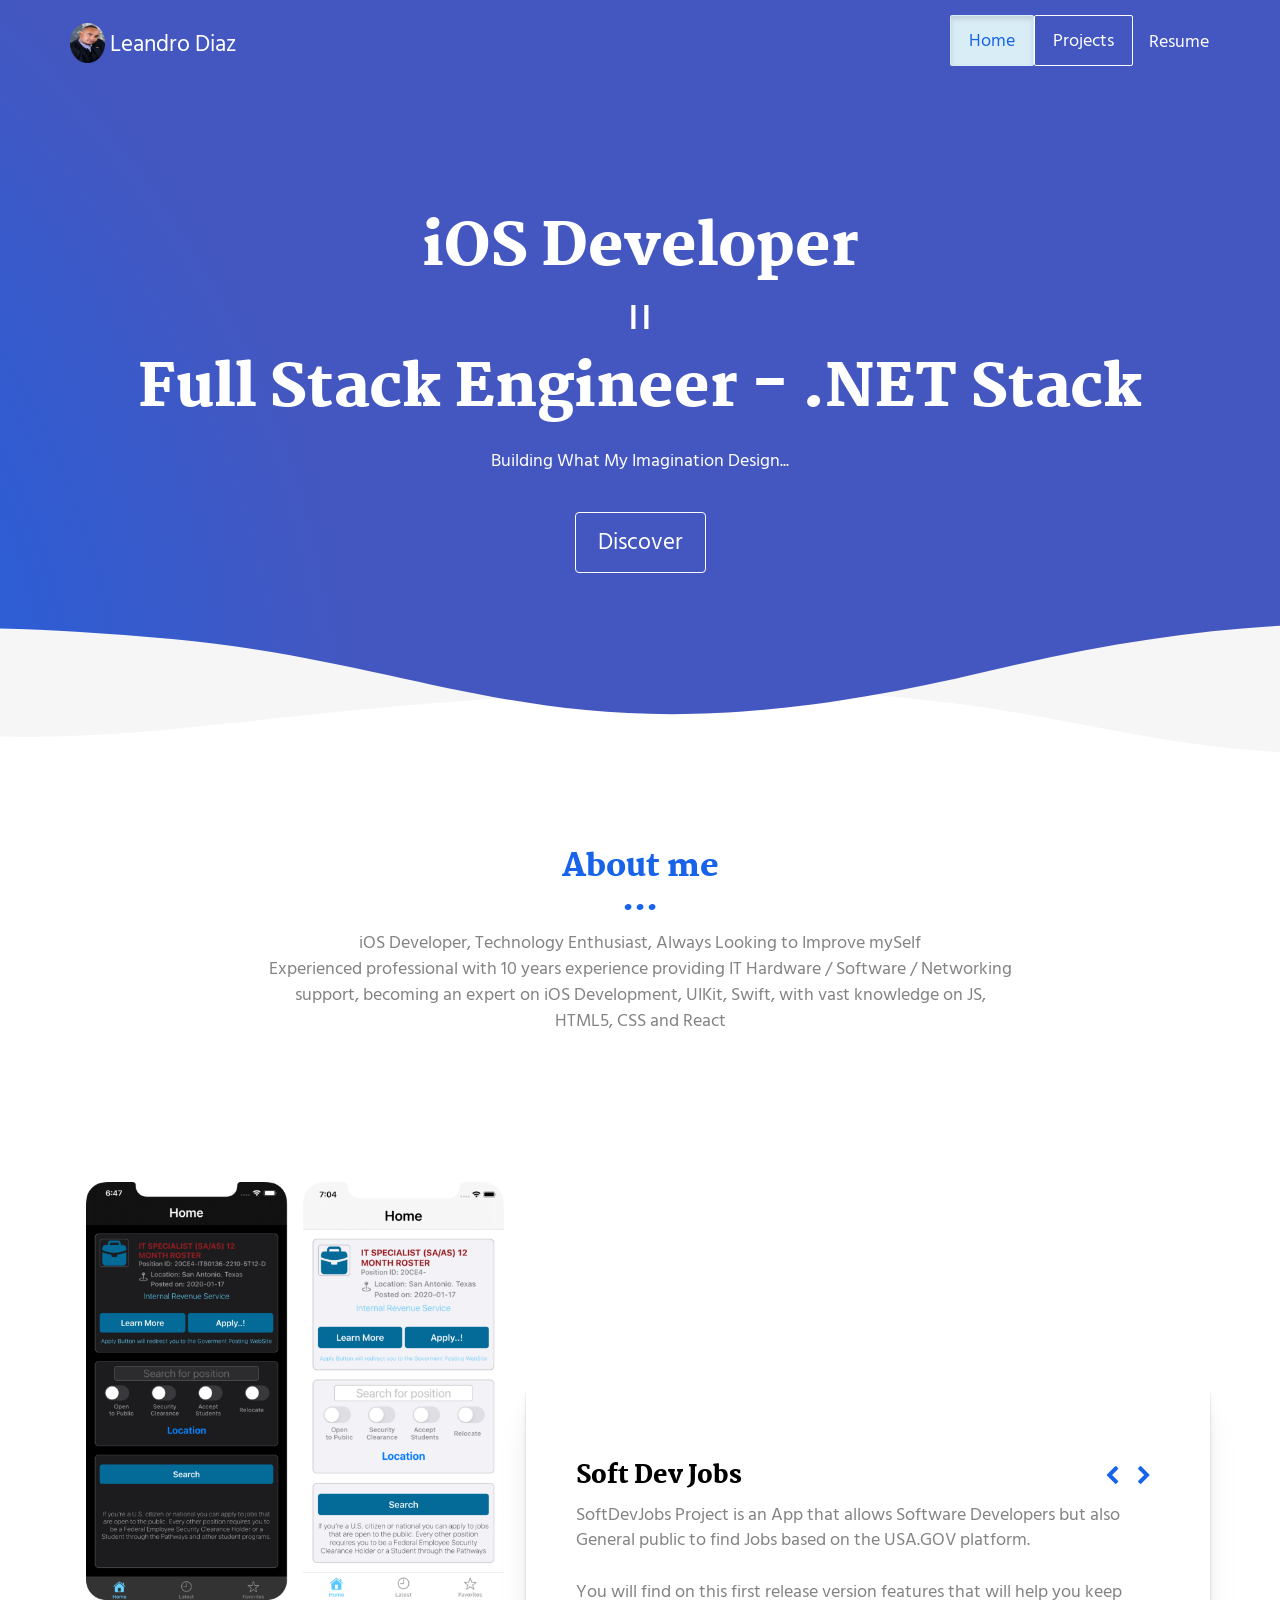
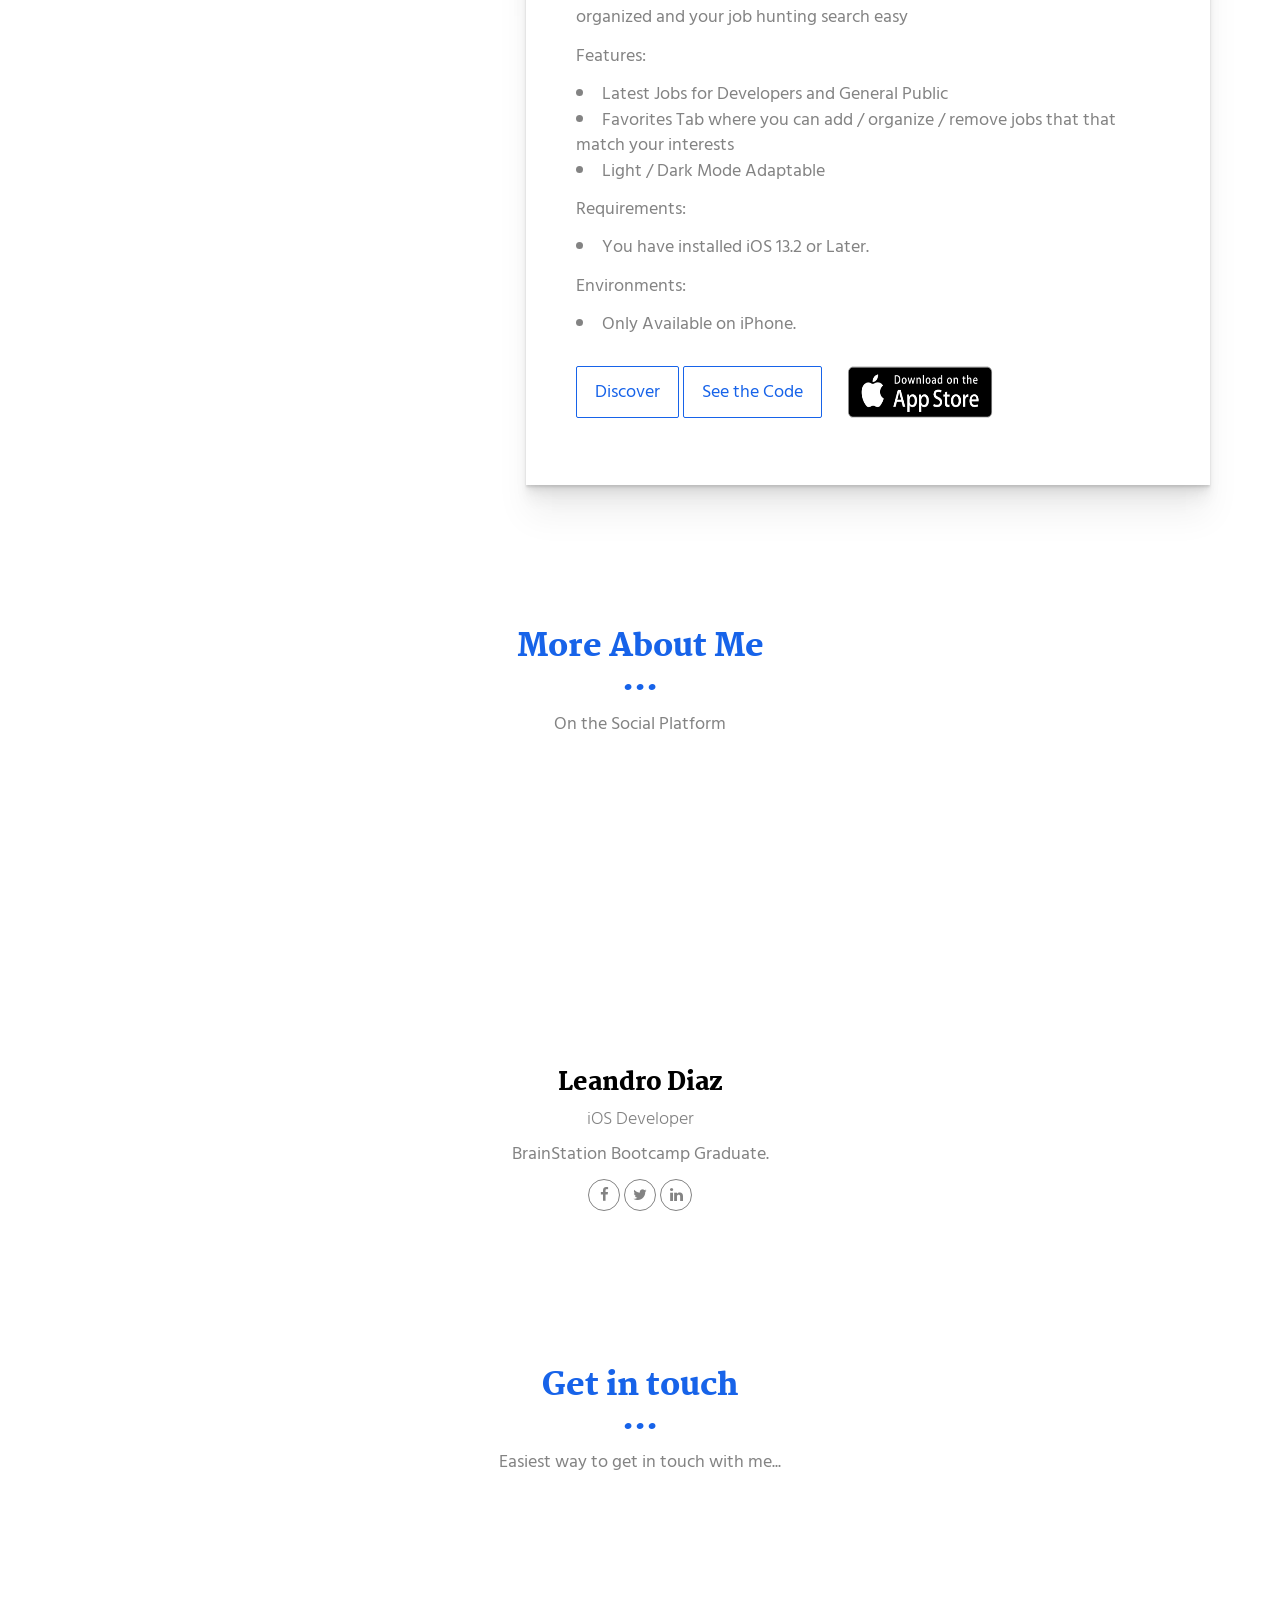
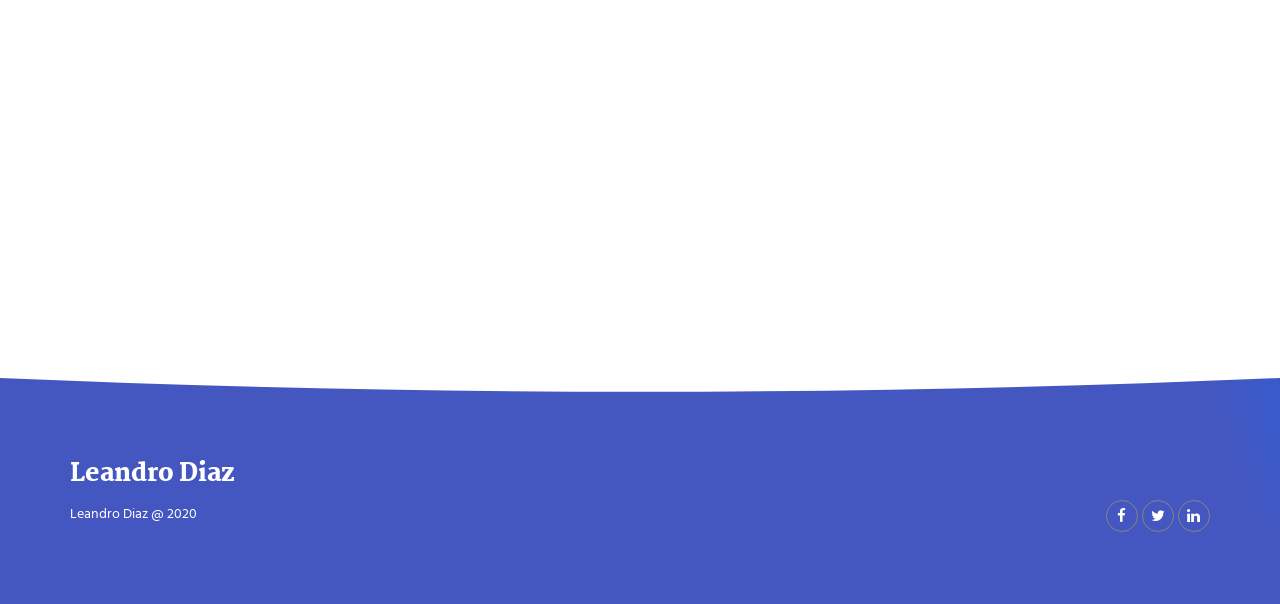
==== commit fba643c6: "Main" ====
--- a/index.html
+++ b/index.html
@@ -70,7 +70,7 @@
       <div class="container">
         <div class="row">
           <div class="col-xs-12">
-            <h1>iOS Developer</h1> <h3>||</h3> <h1>C# Developer</h1>
+            <h1>iOS Developer</h1> <h3>||</h3> <h1>Full Stack Engineer - .NET Stack</h1>
             <p>Building What My Imagination Design...</p>
             <br>
             <a href="#projects" class="btn btn-default btn-lg" title="">Discover</a>
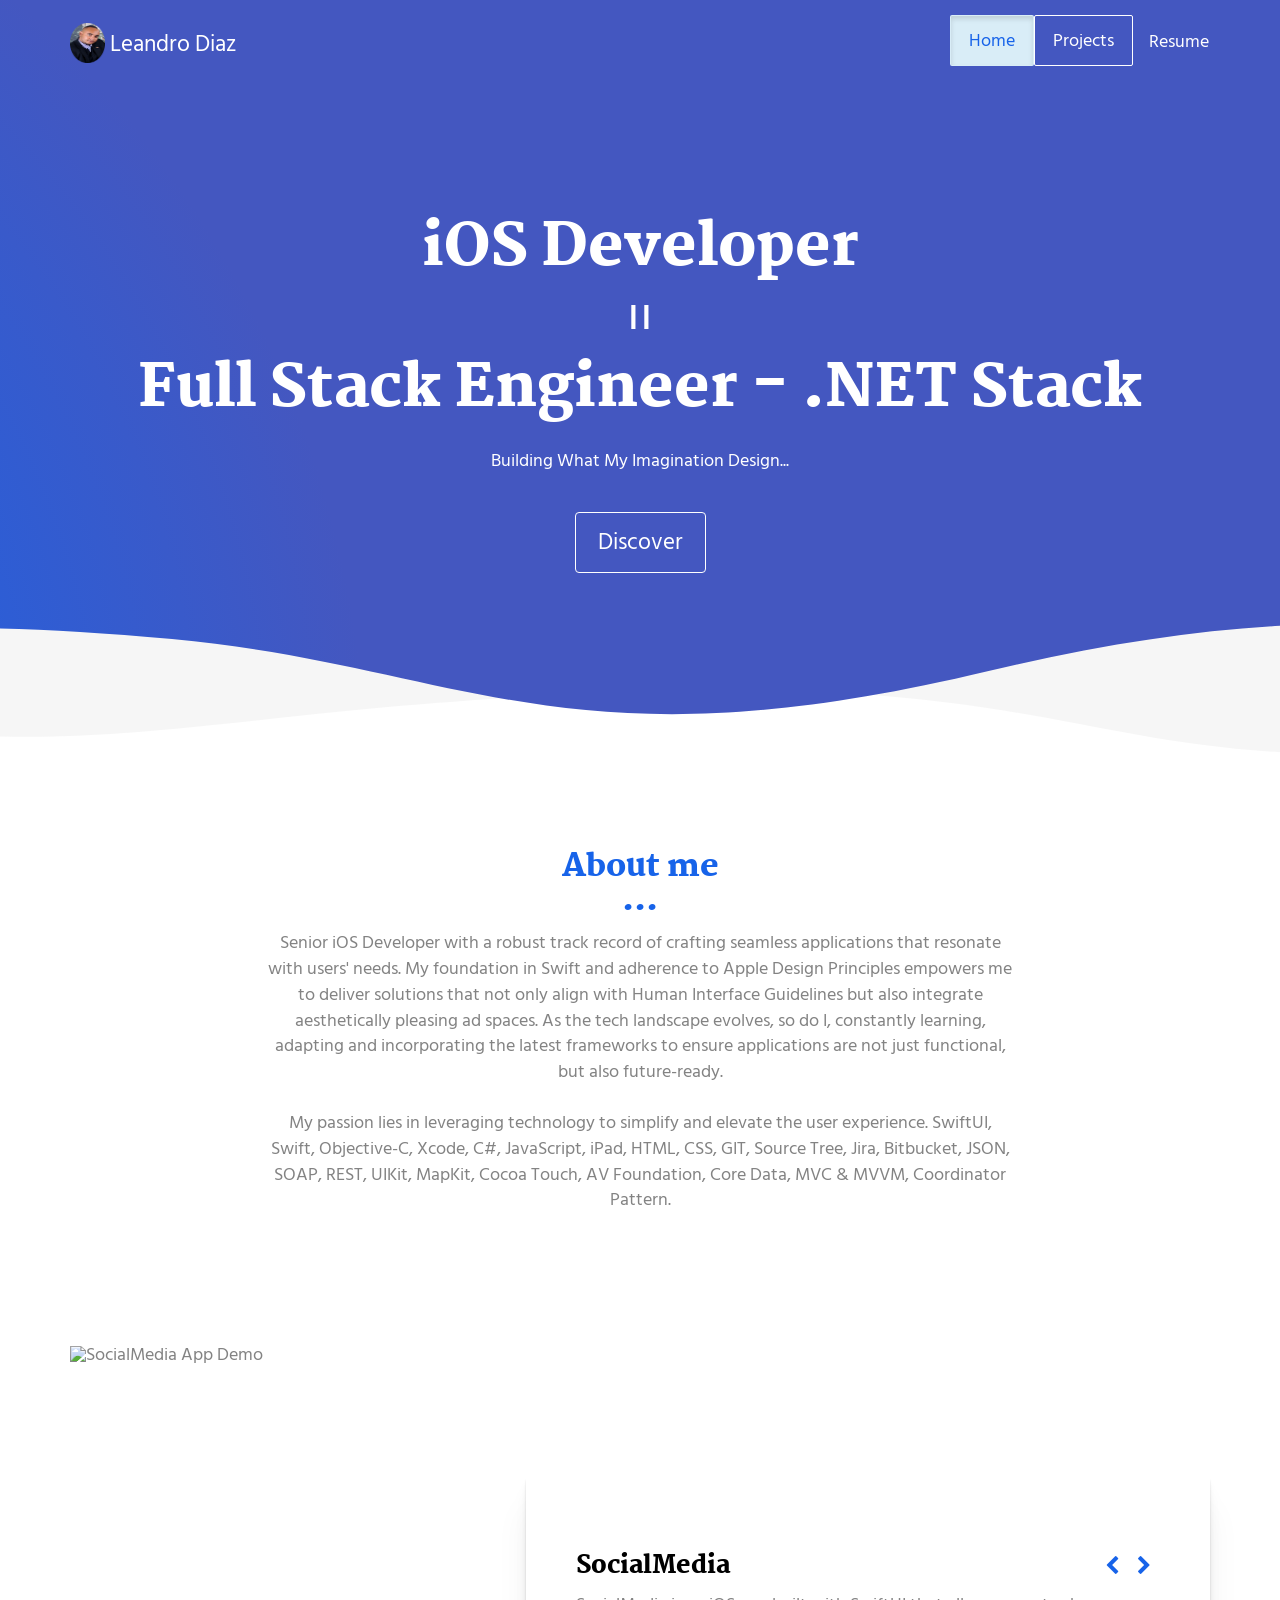
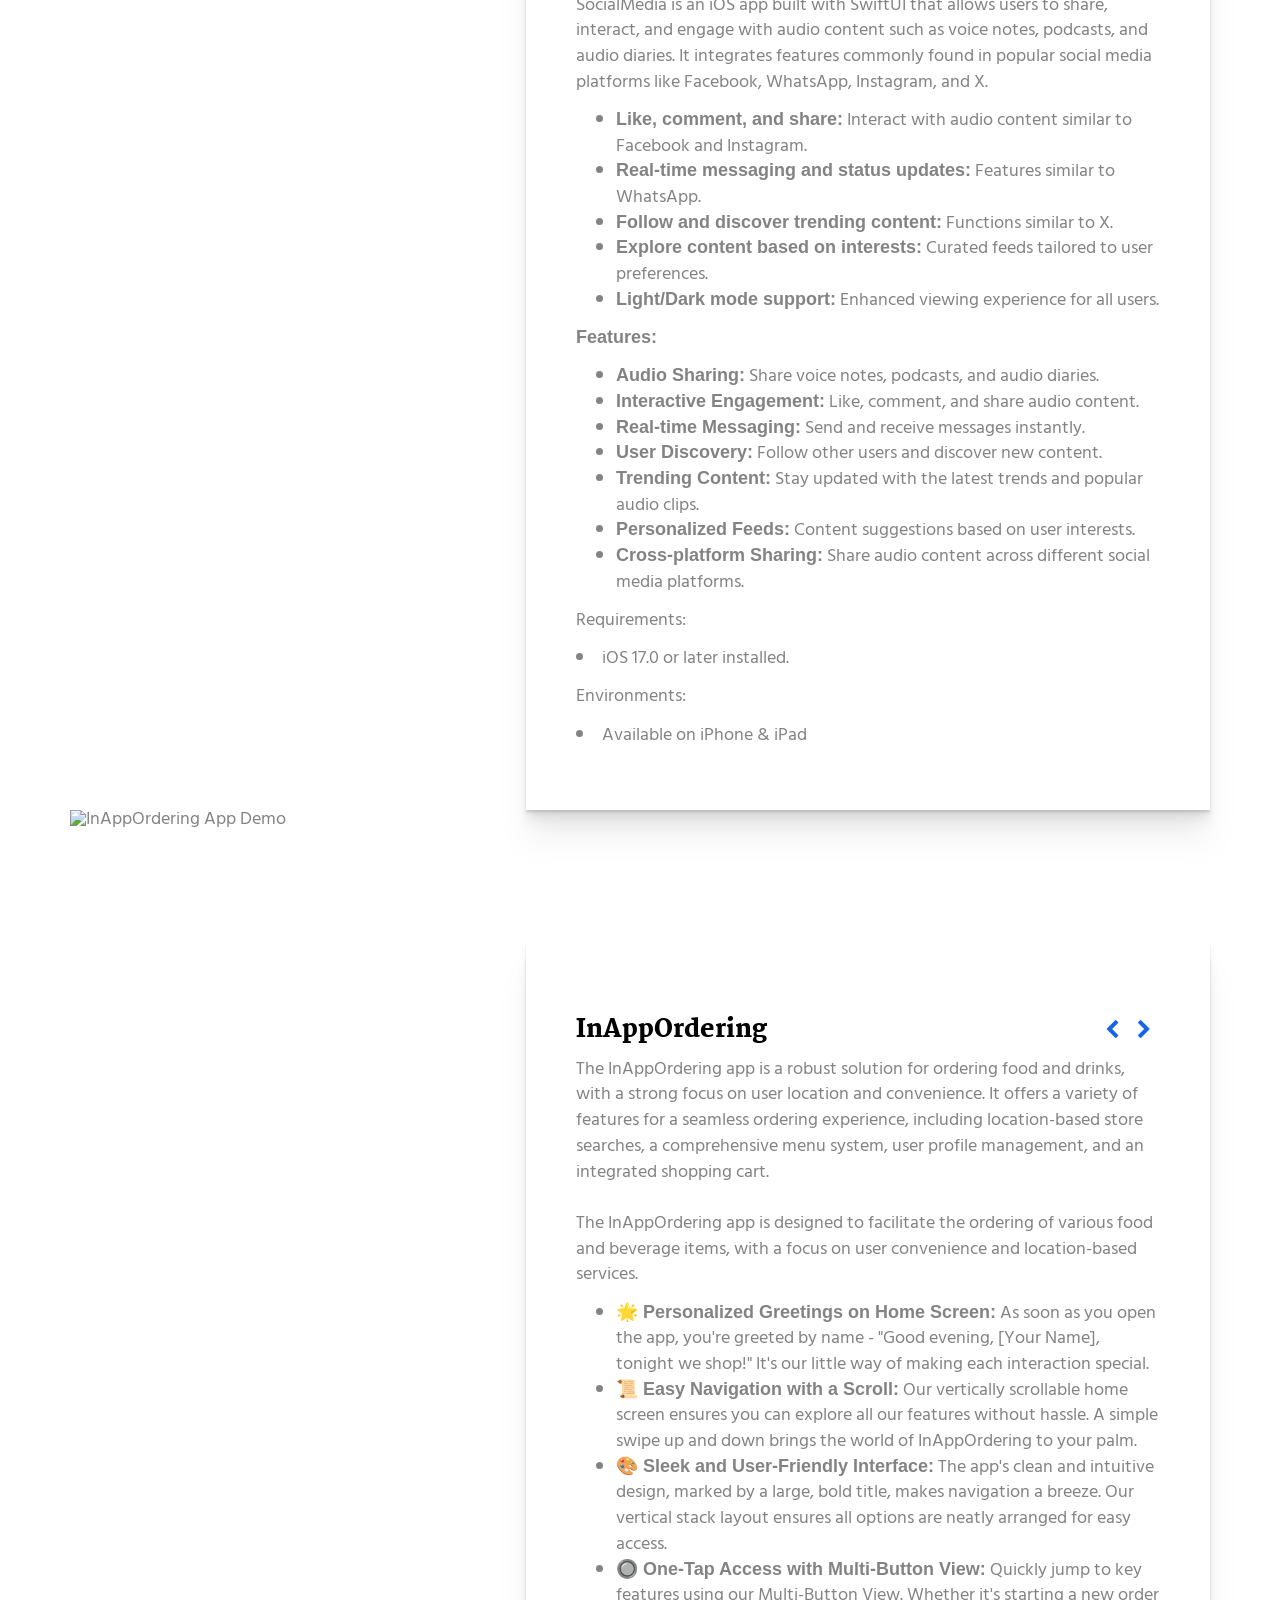
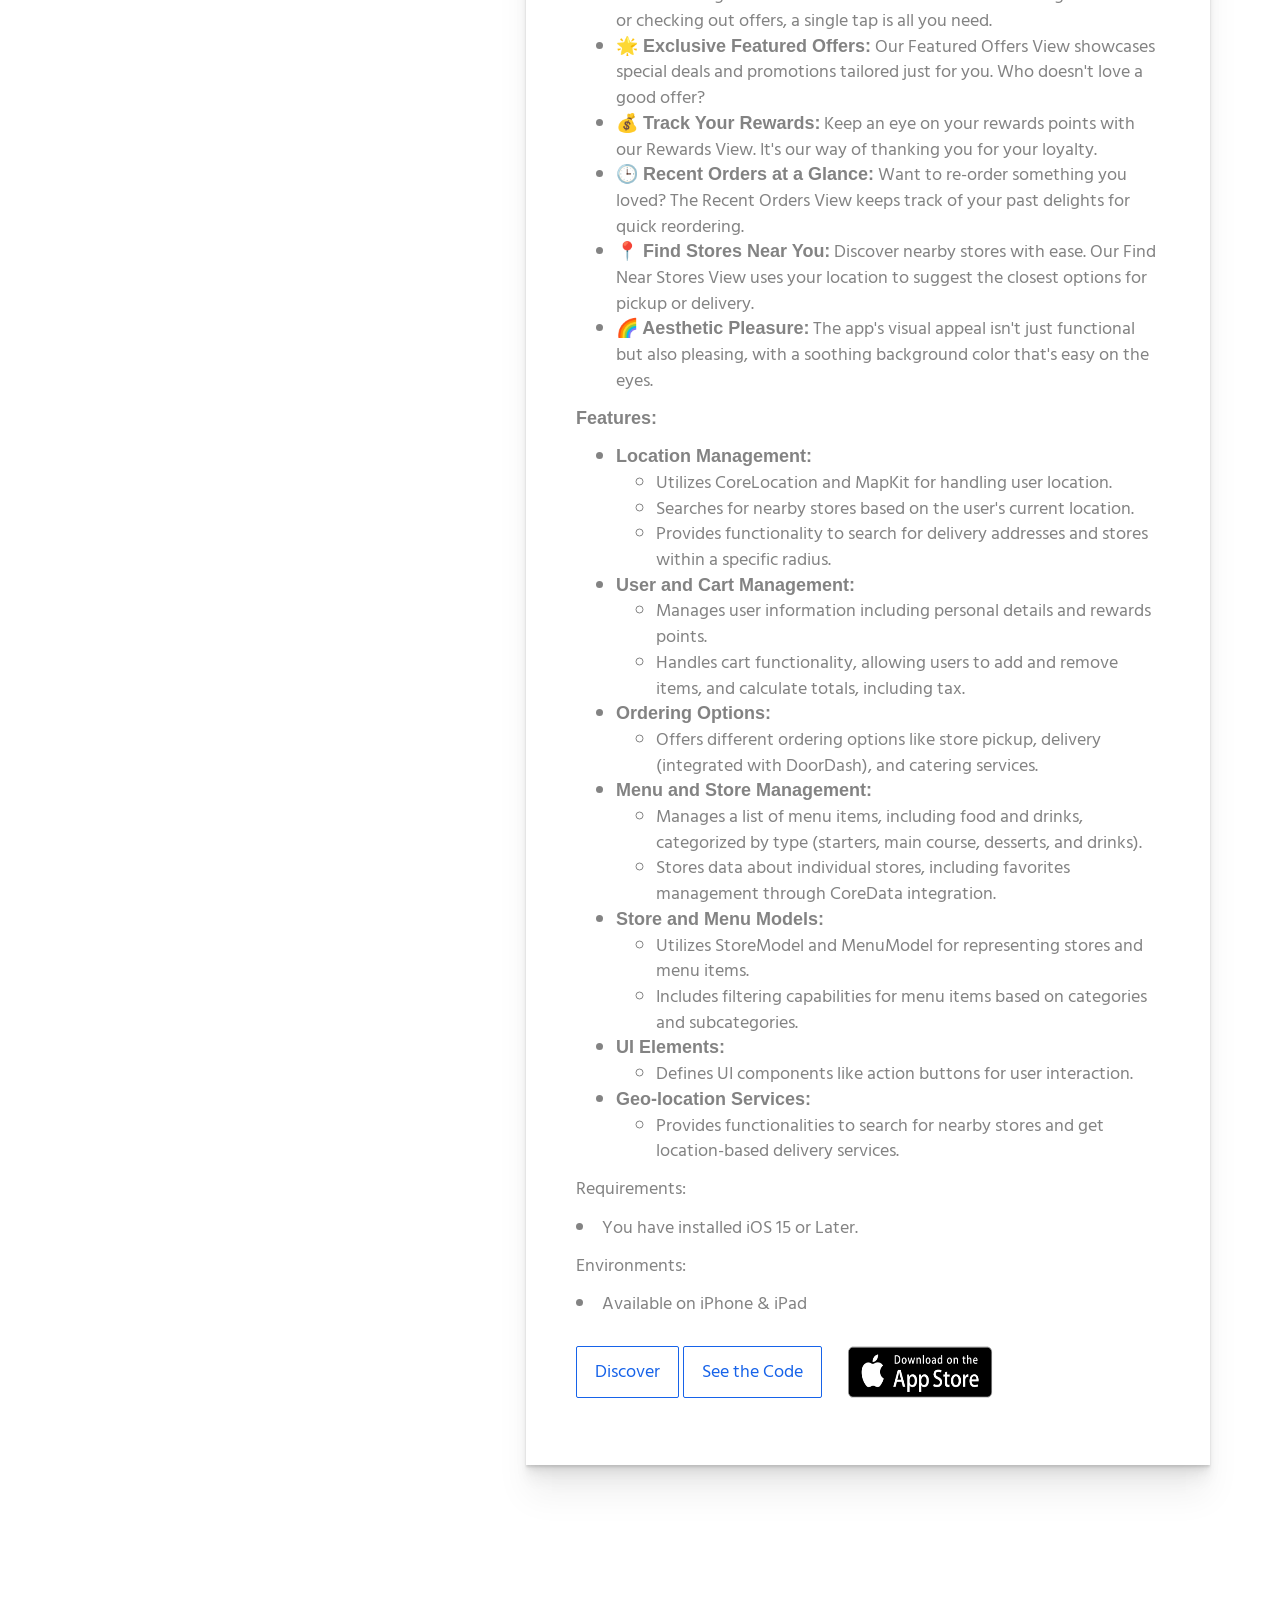
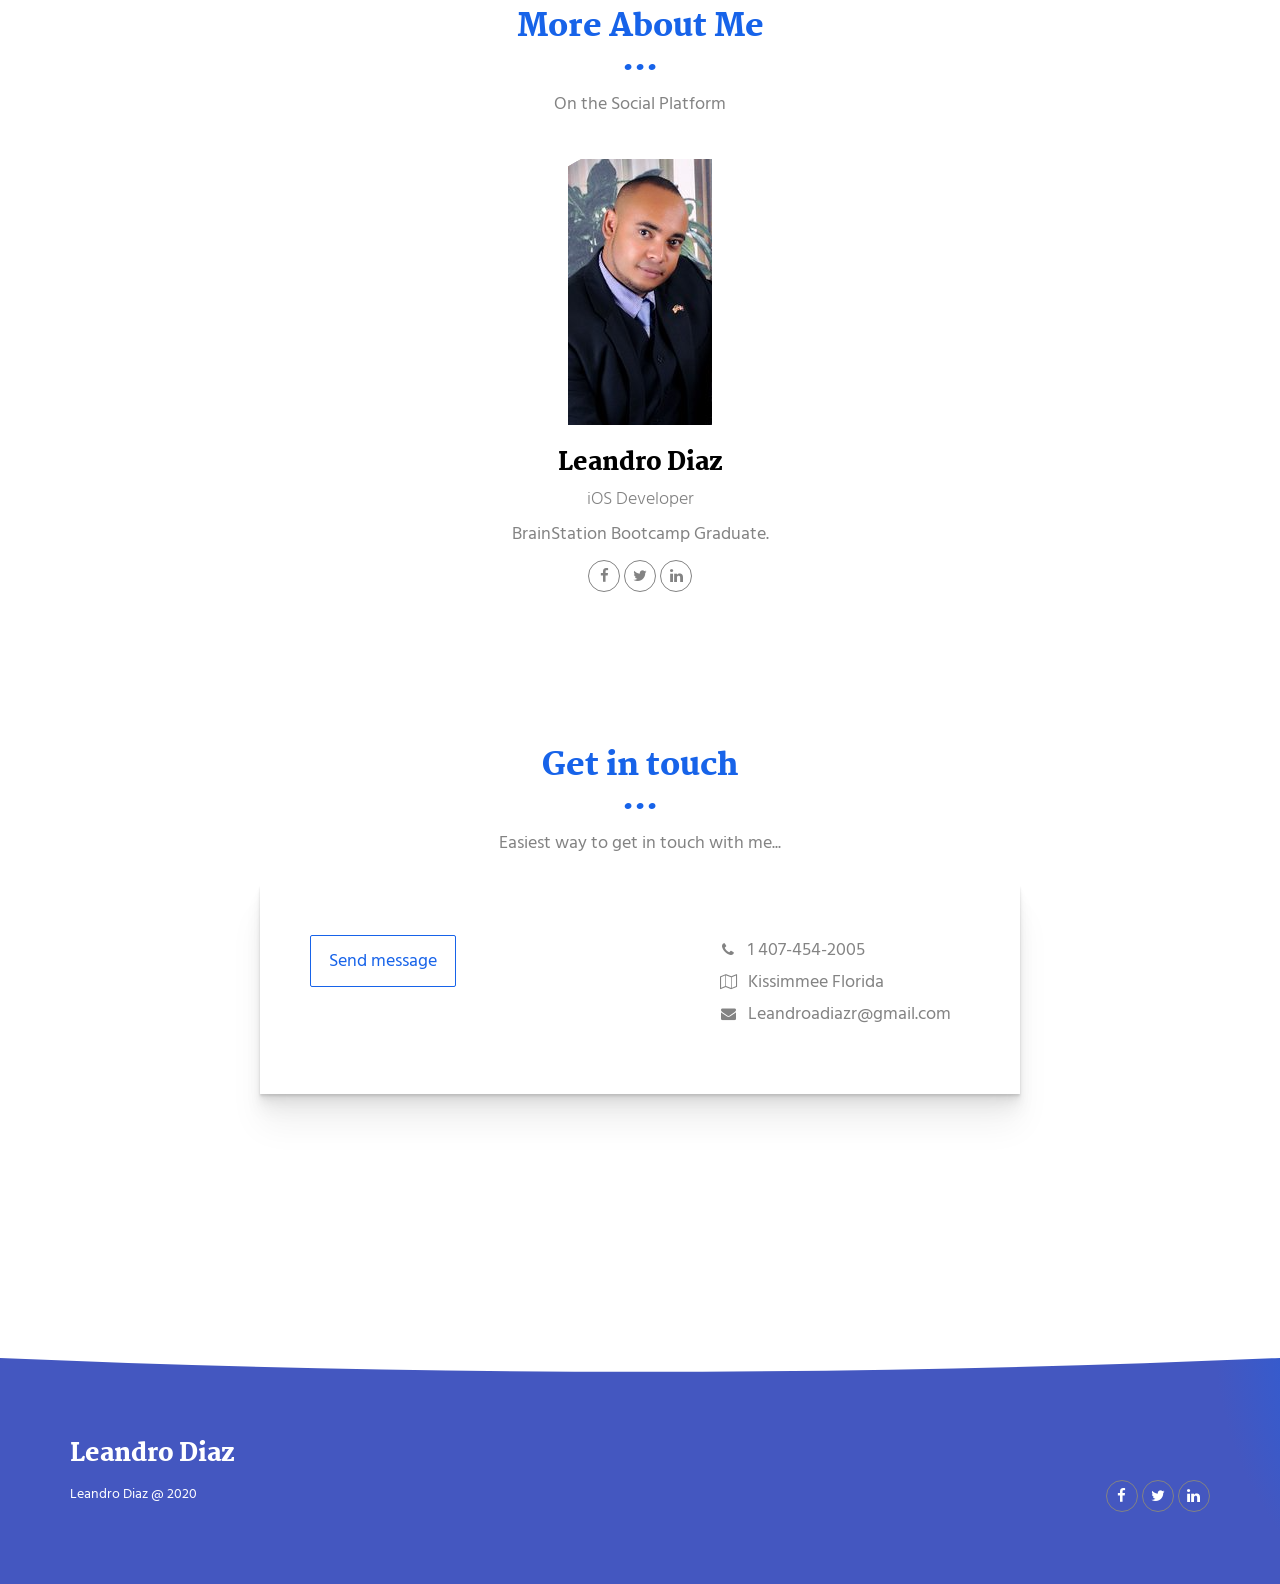
==== commit 81b94e97: "Updating portfolio" ====
--- a/index.html
+++ b/index.html
@@ -53,7 +53,7 @@
               </p>
               </li>
              <li class=" text-right">
-              <a href="./Leandro Diaz iOS Developer.pdf" class="btn" title="" target="_blank">
+              <a href="./LeandroDiaz Senior iOS Developer Updated Aug 2024.pdf" class="btn" title="" target="_blank">
               Resume</a>
 
                </li>
@@ -86,9 +86,15 @@
           <div class="col-xs-12 col-md-8 col-md-offset-2">
             <div class="text-center">
               <h2>About me</h2>
-              <p>iOS Developer, Technology Enthusiast, Always Looking to Improve mySelf
+              <p>  Senior iOS Developer with a robust track record of crafting seamless applications that resonate with users' needs. My
+                foundation in Swift and adherence to Apple Design Principles empowers me to deliver solutions that not only align
+                with Human Interface Guidelines but also integrate aesthetically pleasing ad spaces. As the tech landscape evolves, so
+                do I, constantly learning, adapting and incorporating the latest frameworks to ensure applications are not just
+                functional, but also future-ready.
                 <br>
-                Experienced professional with 10 years experience providing IT Hardware / Software / Networking support, becoming an expert on iOS Development, UIKit, Swift, with vast knowledge on JS, HTML5, CSS and React</p>
+                <br>                My passion lies in leveraging technology to simplify and elevate the user experience.
+SwiftUI, Swift, Objective-C, Xcode, C#, JavaScript, iPad, HTML, CSS, GIT, Source Tree, Jira, Bitbucket, JSON, SOAP, REST, UIKit, MapKit, Cocoa Touch, AV Foundation,
+Core Data, MVC & MVVM, Coordinator Pattern.</p>
               </div>
             </div>
           </div>
@@ -103,12 +109,80 @@
               <div id="carousel-example-generic" class="carousel carousel-fade slide" data-ride="carousel">
 
                 <div class="carousel-inner" role="listbox">
-
+                  <!-- SOCIAL MEDIA -->
+                  <div class="item active">
+                    <img src="/assets/images/socialmedia/main.gif" width="250" height="360" alt="SocialMedia App Demo">
+                  
+                    <div class="carousel-caption card-shadow reveal">
+                      <h3>SocialMedia</h3>
+                  
+                      <a class="left carousel-control" href="#carousel-example-generic" role="button" data-slide="prev">
+                        <i class="fa fa-chevron-left" aria-hidden="true"></i>
+                        <span class="sr-only">Previous</span>
+                      </a>
+                      <a class="right carousel-control" href="#carousel-example-generic" role="button" data-slide="next">
+                        <i class="fa fa-chevron-right" aria-hidden="true"></i>
+                        <span class="sr-only">Next</span>
+                      </a>
+                  
+                      <p>
+                        SocialMedia is an iOS app built with SwiftUI that allows users to share, interact, and engage with audio content such as voice notes, podcasts, and audio diaries. 
+                        It integrates features commonly found in popular social media platforms like Facebook, WhatsApp, Instagram, and X.
+                      </p>
+                  
+                      <p>
+                        <ul>
+                          <li><strong>Like, comment, and share:</strong> Interact with audio content similar to Facebook and Instagram.</li>
+                          <li><strong>Real-time messaging and status updates:</strong> Features similar to WhatsApp.</li>
+                          <li><strong>Follow and discover trending content:</strong> Functions similar to X.</li>
+                          <li><strong>Explore content based on interests:</strong> Curated feeds tailored to user preferences.</li>
+                          <li><strong>Light/Dark mode support:</strong> Enhanced viewing experience for all users.</li>
+                        </ul>
+                      </p>
+                  
+                      <p>
+                        <strong>Features:</strong>
+                        <ul>
+                          <li><strong>Audio Sharing:</strong> Share voice notes, podcasts, and audio diaries.</li>
+                          <li><strong>Interactive Engagement:</strong> Like, comment, and share audio content.</li>
+                          <li><strong>Real-time Messaging:</strong> Send and receive messages instantly.</li>
+                          <li><strong>User Discovery:</strong> Follow other users and discover new content.</li>
+                          <li><strong>Trending Content:</strong> Stay updated with the latest trends and popular audio clips.</li>
+                          <li><strong>Personalized Feeds:</strong> Content suggestions based on user interests.</li>
+                          <li><strong>Cross-platform Sharing:</strong> Share audio content across different social media platforms.</li>
+                        </ul>
+                      </p>
+                  
+                      <p>
+                        Requirements:
+                        <li>iOS 17.0 or later installed.</li>
+                      </p>
+                      <p>Environments: </p>
+                      <li>Available on iPhone & iPad</li>
+                      </p>
+                  <!--
+                      <a href="https://github.com/leandroadiazr/EchoApp" class="btn btn-primary" title="">
+                        Discover
+                      </a>
+                      <a href="https://github.com/leandroadiazr/EchoApp" class="btn btn-primary" title="">
+                        See the Code
+                      </a>
+                      <a href="" class="btn" title="">
+                        <img src="./assets/appstoreicon.png" width="150" height="60">
+                      </a>
+                    -->
+                    </div>
+                  </div>
+                  
+
+               <!-- NEw App Here --> 
                   <div  class="item active">
-                    <img class="img-responsive" src="./assets/images/SofDev/Collage_Fotor.png" width="450" height="560" alt="First slide">
+                    <!-- <img class="img-responsive" src="./assets/images/SofDev/Collage_Fotor.png" width="450" height="560" alt="First slide"> -->
+                    <img src="https://github.com/leandroadiazr/InAppViewModel/blob/266dca744e6a46e7e9ff47e898f0ef49d71bdba0/Simulator%20Screen%20Recording%20-%20iPhone%2015%20Pro%20Max%20-%202024-01-25%20at%2009.48.41.gif?raw=true"width="250" height="360" alt="InAppOrdering App Demo">
+
                     <div class="carousel-caption card-shadow reveal">
 
-                      <h3 >Soft Dev Jobs</h3>
+                      <h3 >InAppOrdering</h3>
 
                       <id class="left carousel-control" href="#carousel-example-generic" role="button" data-slide="prev">
                         <i class="fa fa-chevron-left" aria-hidden="true"></i>
@@ -119,31 +193,94 @@
                         <span class="sr-only">Next</span>
                       </a>
                       <p>
-                        SoftDevJobs Project is an App that allows Software Developers but also General public to find Jobs based on the USA.GOV platform.
+                        The InAppOrdering app is a robust solution for ordering food and drinks, with a strong focus on user location and convenience. It offers a variety of features for a seamless ordering experience, including location-based store searches, a comprehensive menu system, user profile management, and an integrated shopping cart.
                         <br>
                         <br>
-                        You will find on this first release version features that will help you keep organized and your job hunting search easy</p>
+                        The InAppOrdering app is designed to facilitate the ordering of various food and beverage items, with a focus on user convenience and location-based services.</p>
+
+    
+
                         <p>
-                          Features:
-                          <li>Latest Jobs for Developers and General Public </li>
-                          <li>Favorites Tab where you can add / organize / remove jobs that that match your interests </li>
-                          <li>Light / Dark Mode Adaptable</li>
+                          
+
+                          <ul>
+                            <li><strong>🌟 Personalized Greetings on Home Screen:</strong> As soon as you open the app, you're greeted by name - "Good evening, [Your Name], tonight we shop!" It's our little way of making each interaction special.</li>
+                            <li><strong>📜 Easy Navigation with a Scroll:</strong> Our vertically scrollable home screen ensures you can explore all our features without hassle. A simple swipe up and down brings the world of InAppOrdering to your palm.</li>
+                            <li><strong>🎨 Sleek and User-Friendly Interface:</strong> The app's clean and intuitive design, marked by a large, bold title, makes navigation a breeze. Our vertical stack layout ensures all options are neatly arranged for easy access.</li>
+                            <li><strong>🔘 One-Tap Access with Multi-Button View:</strong> Quickly jump to key features using our Multi-Button View. Whether it's starting a new order or checking out offers, a single tap is all you need.</li>
+                            <li><strong>🌟 Exclusive Featured Offers:</strong> Our Featured Offers View showcases special deals and promotions tailored just for you. Who doesn't love a good offer?</li>
+                            <li><strong>💰 Track Your Rewards:</strong> Keep an eye on your rewards points with our Rewards View. It's our way of thanking you for your loyalty.</li>
+                            <li><strong>🕒 Recent Orders at a Glance:</strong> Want to re-order something you loved? The Recent Orders View keeps track of your past delights for quick reordering.</li>
+                            <li><strong>📍 Find Stores Near You:</strong> Discover nearby stores with ease. Our Find Near Stores View uses your location to suggest the closest options for pickup or delivery.</li>
+                            <li><strong>🌈 Aesthetic Pleasure:</strong> The app's visual appeal isn't just functional but also pleasing, with a soothing background color that's easy on the eyes.</li>
+                        </ul>
+                        
+
+
+                        </p>
+
+                        <p>
+                          <strong>Features:</strong>
+                          <ul>
+                            <li><strong>Location Management:</strong>
+                                <ul>
+                                    <li>Utilizes CoreLocation and MapKit for handling user location.</li>
+                                    <li>Searches for nearby stores based on the user's current location.</li>
+                                    <li>Provides functionality to search for delivery addresses and stores within a specific radius.</li>
+                                </ul>
+                            </li>
+                            <li><strong>User and Cart Management:</strong>
+                                <ul>
+                                    <li>Manages user information including personal details and rewards points.</li>
+                                    <li>Handles cart functionality, allowing users to add and remove items, and calculate totals, including tax.</li>
+                                </ul>
+                            </li>
+                            <li><strong>Ordering Options:</strong>
+                                <ul>
+                                    <li>Offers different ordering options like store pickup, delivery (integrated with DoorDash), and catering services.</li>
+                                </ul>
+                            </li>
+                            <li><strong>Menu and Store Management:</strong>
+                                <ul>
+                                    <li>Manages a list of menu items, including food and drinks, categorized by type (starters, main course, desserts, and drinks).</li>
+                                    <li>Stores data about individual stores, including favorites management through CoreData integration.</li>
+                                </ul>
+                            </li>
+                            <li><strong>Store and Menu Models:</strong>
+                                <ul>
+                                    <li>Utilizes StoreModel and MenuModel for representing stores and menu items.</li>
+                                    <li>Includes filtering capabilities for menu items based on categories and subcategories.</li>
+                                </ul>
+                            </li>
+                            <li><strong>UI Elements:</strong>
+                                <ul>
+                                    <li>Defines UI components like action buttons for user interaction.</li>
+                                </ul>
+                            </li>
+                            <li><strong>Geo-location Services:</strong>
+                                <ul>
+                                    <li>Provides functionalities to search for nearby stores and get location-based delivery services.</li>
+                                </ul>
+                            </li>
+                        </ul>
+                        
                         </p>
                         <p>
                           Requirements:
-                          <li>You have installed iOS 13.2 or Later.</li>
+                          <li>You have installed iOS 15 or Later.</li>
                         </p>
                         <p>Environments: </p>
-                        <li>Only Available on iPhone.</li>
+                        <li>Available on iPhone & iPad</li>
                       </p>
 
                       <a href="./softdev.html" class="btn btn-primary" title="">
                         Discover
                       </a>
-                      <a href="https://youtu.be/nCgedhERRaY/" class="btn btn-primary" title="">
+                      <a href="https://github.com/leandroadiazr/InAppViewModel/tree/main" class="btn btn-primary" title="">
                         See the Code
                       </a>
-                      <a href="https://apps.apple.com/us/app/softdevjobs/id1534569607" class="btn" title="">
+                      <a href="" class="btn" title="">
+                       
                         <img src="./assets/appstoreicon.png" width="150" height="60">
                       </a>
                     </div>
@@ -174,7 +311,7 @@
                         </p>
                         <p>
                           Requirements:
-                          <li>You have installed iOS 13.2 or Later</li>
+                          <li>You have installed iOS 15.2 or Later</li>
                         </p>
                         <p>Environments: </p>
                         <li>Available on iPhone & iPad</li>
@@ -394,4 +531,4 @@
 
         --> <script type="text/javascript" src="./main.0cf8b554.js"></script></body>
 
-        </html>+        </html>
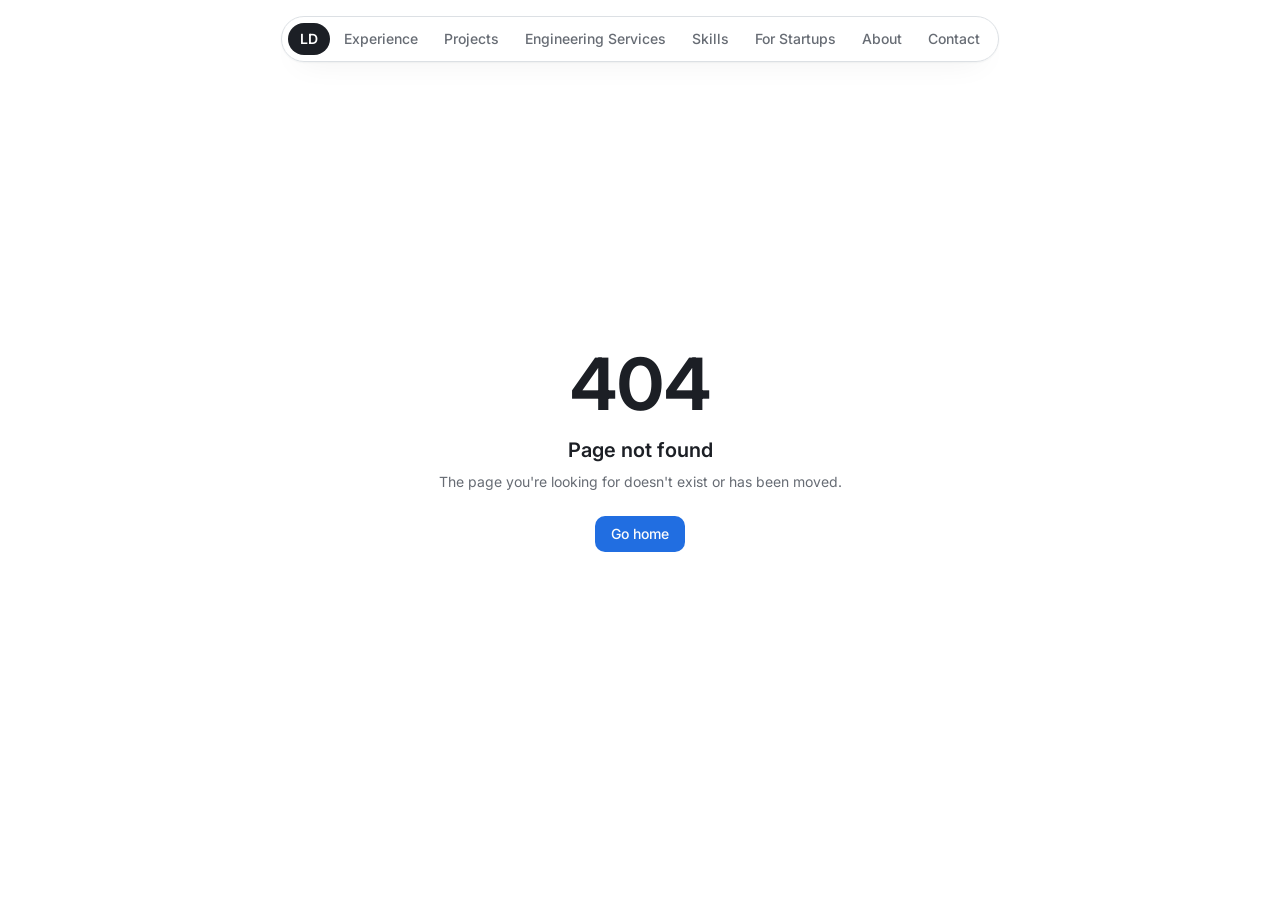
==== commit e196f82e: "Deploy portfolio from source 394759a6540cc76650c28f387fdd43e44d8c2d27" ====
--- a/index.html
+++ b/index.html
@@ -1,534 +1 @@
-<!DOCTYPE html>
-<html lang="en">
-
-<head>
-  <meta charset="UTF-8">
-  <meta content="IE=edge" http-equiv="X-UA-Compatible">
-  <meta content="width=device-width,initial-scale=1" name="viewport">
-  <meta content="description" name="description">
-  <meta name="google" content="notranslate" />
-
-  <meta name="msapplication-tap-highlight" content="no">
-
-
-  <link rel="apple-touch-icon" sizes="180x180" href="./assets/apple-icon-180x180.png">
-  <link href="./assets/favicon.ico" rel="icon">
-
-  <link href="" rel="stylesheet">
-
-
-  <title>Leandro Diaz</title>
-
-  <link href="./main.550dcf66.css" rel="stylesheet"></head>
-
-  <body>
-    <header>
-      <nav class="navbar navbar-default active">
-        <div class="container">
-          <div class="navbar-header">
-            <button type="button" class="navbar-toggle collapsed" data-toggle="collapse" data-target="#navbar-collapse" aria-expanded="false">
-              <span class="sr-only">Toggle navigation</span>
-              <span class="icon-bar"></span>
-              <span class="icon-bar"></span>
-              <span class="icon-bar"></span>
-            </button>
-            <a class="navbar-brand" href="./index.html" title="">
-              <img src="./assets/images/minilogo.png" class="navbar-logo-img" alt="", width="35", height="40">
-              Leandro Diaz
-            </a>
-          </div>
-
-          <div class="collapse navbar-collapse" id="navbar-collapse">
-            <ul class="nav navbar-nav navbar-right">
-
-              <li>
-                <p>
-                <a href="./index.html" class="btn bg-info navbar-btn" title="">Home</a>
-              </p>
-              </li>
-
-              <li>
-                <p>
-                <a href="./project.html" class="btn btn-default  navbar-btn" title="">Projects</a>
-              </p>
-              </li>
-             <li class=" text-right">
-              <a href="./LeandroDiaz Senior iOS Developer Updated Aug 2024.pdf" class="btn" title="" target="_blank">
-              Resume</a>
-
-               </li>
-
-            </ul>
-
-          </div>
-        </div>
-      </nav>
-    </header>
-
-
-    <div class="hero-full-container background-image-container white-text-container">
-      <div class="container">
-        <div class="row">
-          <div class="col-xs-12">
-            <h1>iOS Developer</h1> <h3>||</h3> <h1>Full Stack Engineer - .NET Stack</h1>
-            <p>Building What My Imagination Design...</p>
-            <br>
-            <a href="#projects" class="btn btn-default btn-lg" title="">Discover</a>
-          </div>
-        </div>
-      </div>
-    </div>
-
-    <!-- About Me-->
-    <div class="section-container">
-      <div class="container">
-        <div class="row">
-          <div class="col-xs-12 col-md-8 col-md-offset-2">
-            <div class="text-center">
-              <h2>About me</h2>
-              <p>  Senior iOS Developer with a robust track record of crafting seamless applications that resonate with users' needs. My
-                foundation in Swift and adherence to Apple Design Principles empowers me to deliver solutions that not only align
-                with Human Interface Guidelines but also integrate aesthetically pleasing ad spaces. As the tech landscape evolves, so
-                do I, constantly learning, adapting and incorporating the latest frameworks to ensure applications are not just
-                functional, but also future-ready.
-                <br>
-                <br>                My passion lies in leveraging technology to simplify and elevate the user experience.
-SwiftUI, Swift, Objective-C, Xcode, C#, JavaScript, iPad, HTML, CSS, GIT, Source Tree, Jira, Bitbucket, JSON, SOAP, REST, UIKit, MapKit, Cocoa Touch, AV Foundation,
-Core Data, MVC & MVVM, Coordinator Pattern.</p>
-              </div>
-            </div>
-          </div>
-        </div>
-      </div>
-
- <!-- Carrousel-->
-      <div class="section-container">
-        <div class="container">
-          <div class="row">
-            <div id="projects" class="col-xs-12 col-lg-12">
-              <div id="carousel-example-generic" class="carousel carousel-fade slide" data-ride="carousel">
-
-                <div class="carousel-inner" role="listbox">
-                  <!-- SOCIAL MEDIA -->
-                  <div class="item active">
-                    <img src="/assets/images/socialmedia/main.gif" width="250" height="360" alt="SocialMedia App Demo">
-                  
-                    <div class="carousel-caption card-shadow reveal">
-                      <h3>SocialMedia</h3>
-                  
-                      <a class="left carousel-control" href="#carousel-example-generic" role="button" data-slide="prev">
-                        <i class="fa fa-chevron-left" aria-hidden="true"></i>
-                        <span class="sr-only">Previous</span>
-                      </a>
-                      <a class="right carousel-control" href="#carousel-example-generic" role="button" data-slide="next">
-                        <i class="fa fa-chevron-right" aria-hidden="true"></i>
-                        <span class="sr-only">Next</span>
-                      </a>
-                  
-                      <p>
-                        SocialMedia is an iOS app built with SwiftUI that allows users to share, interact, and engage with audio content such as voice notes, podcasts, and audio diaries. 
-                        It integrates features commonly found in popular social media platforms like Facebook, WhatsApp, Instagram, and X.
-                      </p>
-                  
-                      <p>
-                        <ul>
-                          <li><strong>Like, comment, and share:</strong> Interact with audio content similar to Facebook and Instagram.</li>
-                          <li><strong>Real-time messaging and status updates:</strong> Features similar to WhatsApp.</li>
-                          <li><strong>Follow and discover trending content:</strong> Functions similar to X.</li>
-                          <li><strong>Explore content based on interests:</strong> Curated feeds tailored to user preferences.</li>
-                          <li><strong>Light/Dark mode support:</strong> Enhanced viewing experience for all users.</li>
-                        </ul>
-                      </p>
-                  
-                      <p>
-                        <strong>Features:</strong>
-                        <ul>
-                          <li><strong>Audio Sharing:</strong> Share voice notes, podcasts, and audio diaries.</li>
-                          <li><strong>Interactive Engagement:</strong> Like, comment, and share audio content.</li>
-                          <li><strong>Real-time Messaging:</strong> Send and receive messages instantly.</li>
-                          <li><strong>User Discovery:</strong> Follow other users and discover new content.</li>
-                          <li><strong>Trending Content:</strong> Stay updated with the latest trends and popular audio clips.</li>
-                          <li><strong>Personalized Feeds:</strong> Content suggestions based on user interests.</li>
-                          <li><strong>Cross-platform Sharing:</strong> Share audio content across different social media platforms.</li>
-                        </ul>
-                      </p>
-                  
-                      <p>
-                        Requirements:
-                        <li>iOS 17.0 or later installed.</li>
-                      </p>
-                      <p>Environments: </p>
-                      <li>Available on iPhone & iPad</li>
-                      </p>
-                  <!--
-                      <a href="https://github.com/leandroadiazr/EchoApp" class="btn btn-primary" title="">
-                        Discover
-                      </a>
-                      <a href="https://github.com/leandroadiazr/EchoApp" class="btn btn-primary" title="">
-                        See the Code
-                      </a>
-                      <a href="" class="btn" title="">
-                        <img src="./assets/appstoreicon.png" width="150" height="60">
-                      </a>
-                    -->
-                    </div>
-                  </div>
-                  
-
-               <!-- NEw App Here --> 
-                  <div  class="item active">
-                    <!-- <img class="img-responsive" src="./assets/images/SofDev/Collage_Fotor.png" width="450" height="560" alt="First slide"> -->
-                    <img src="https://github.com/leandroadiazr/InAppViewModel/blob/266dca744e6a46e7e9ff47e898f0ef49d71bdba0/Simulator%20Screen%20Recording%20-%20iPhone%2015%20Pro%20Max%20-%202024-01-25%20at%2009.48.41.gif?raw=true"width="250" height="360" alt="InAppOrdering App Demo">
-
-                    <div class="carousel-caption card-shadow reveal">
-
-                      <h3 >InAppOrdering</h3>
-
-                      <id class="left carousel-control" href="#carousel-example-generic" role="button" data-slide="prev">
-                        <i class="fa fa-chevron-left" aria-hidden="true"></i>
-                        <span class="sr-only">Previous</span>
-                      </id>
-                      <a class="right carousel-control" href="#carousel-example-generic" role="button" data-slide="next">
-                        <i class="fa fa-chevron-right" aria-hidden="true"></i>
-                        <span class="sr-only">Next</span>
-                      </a>
-                      <p>
-                        The InAppOrdering app is a robust solution for ordering food and drinks, with a strong focus on user location and convenience. It offers a variety of features for a seamless ordering experience, including location-based store searches, a comprehensive menu system, user profile management, and an integrated shopping cart.
-                        <br>
-                        <br>
-                        The InAppOrdering app is designed to facilitate the ordering of various food and beverage items, with a focus on user convenience and location-based services.</p>
-
-    
-
-                        <p>
-                          
-
-                          <ul>
-                            <li><strong>🌟 Personalized Greetings on Home Screen:</strong> As soon as you open the app, you're greeted by name - "Good evening, [Your Name], tonight we shop!" It's our little way of making each interaction special.</li>
-                            <li><strong>📜 Easy Navigation with a Scroll:</strong> Our vertically scrollable home screen ensures you can explore all our features without hassle. A simple swipe up and down brings the world of InAppOrdering to your palm.</li>
-                            <li><strong>🎨 Sleek and User-Friendly Interface:</strong> The app's clean and intuitive design, marked by a large, bold title, makes navigation a breeze. Our vertical stack layout ensures all options are neatly arranged for easy access.</li>
-                            <li><strong>🔘 One-Tap Access with Multi-Button View:</strong> Quickly jump to key features using our Multi-Button View. Whether it's starting a new order or checking out offers, a single tap is all you need.</li>
-                            <li><strong>🌟 Exclusive Featured Offers:</strong> Our Featured Offers View showcases special deals and promotions tailored just for you. Who doesn't love a good offer?</li>
-                            <li><strong>💰 Track Your Rewards:</strong> Keep an eye on your rewards points with our Rewards View. It's our way of thanking you for your loyalty.</li>
-                            <li><strong>🕒 Recent Orders at a Glance:</strong> Want to re-order something you loved? The Recent Orders View keeps track of your past delights for quick reordering.</li>
-                            <li><strong>📍 Find Stores Near You:</strong> Discover nearby stores with ease. Our Find Near Stores View uses your location to suggest the closest options for pickup or delivery.</li>
-                            <li><strong>🌈 Aesthetic Pleasure:</strong> The app's visual appeal isn't just functional but also pleasing, with a soothing background color that's easy on the eyes.</li>
-                        </ul>
-                        
-
-
-                        </p>
-
-                        <p>
-                          <strong>Features:</strong>
-                          <ul>
-                            <li><strong>Location Management:</strong>
-                                <ul>
-                                    <li>Utilizes CoreLocation and MapKit for handling user location.</li>
-                                    <li>Searches for nearby stores based on the user's current location.</li>
-                                    <li>Provides functionality to search for delivery addresses and stores within a specific radius.</li>
-                                </ul>
-                            </li>
-                            <li><strong>User and Cart Management:</strong>
-                                <ul>
-                                    <li>Manages user information including personal details and rewards points.</li>
-                                    <li>Handles cart functionality, allowing users to add and remove items, and calculate totals, including tax.</li>
-                                </ul>
-                            </li>
-                            <li><strong>Ordering Options:</strong>
-                                <ul>
-                                    <li>Offers different ordering options like store pickup, delivery (integrated with DoorDash), and catering services.</li>
-                                </ul>
-                            </li>
-                            <li><strong>Menu and Store Management:</strong>
-                                <ul>
-                                    <li>Manages a list of menu items, including food and drinks, categorized by type (starters, main course, desserts, and drinks).</li>
-                                    <li>Stores data about individual stores, including favorites management through CoreData integration.</li>
-                                </ul>
-                            </li>
-                            <li><strong>Store and Menu Models:</strong>
-                                <ul>
-                                    <li>Utilizes StoreModel and MenuModel for representing stores and menu items.</li>
-                                    <li>Includes filtering capabilities for menu items based on categories and subcategories.</li>
-                                </ul>
-                            </li>
-                            <li><strong>UI Elements:</strong>
-                                <ul>
-                                    <li>Defines UI components like action buttons for user interaction.</li>
-                                </ul>
-                            </li>
-                            <li><strong>Geo-location Services:</strong>
-                                <ul>
-                                    <li>Provides functionalities to search for nearby stores and get location-based delivery services.</li>
-                                </ul>
-                            </li>
-                        </ul>
-                        
-                        </p>
-                        <p>
-                          Requirements:
-                          <li>You have installed iOS 15 or Later.</li>
-                        </p>
-                        <p>Environments: </p>
-                        <li>Available on iPhone & iPad</li>
-                      </p>
-
-                      <a href="./softdev.html" class="btn btn-primary" title="">
-                        Discover
-                      </a>
-                      <a href="https://github.com/leandroadiazr/InAppViewModel/tree/main" class="btn btn-primary" title="">
-                        See the Code
-                      </a>
-                      <a href="" class="btn" title="">
-                       
-                        <img src="./assets/appstoreicon.png" width="150" height="60">
-                      </a>
-                    </div>
-                  </div>
-
-                  <!--Image Browser App -->
-                  <div class="item">
-                    <img class="img-responsive" src="./assets/images/imgBrowser/Collage_Fotor.png" width="450" height="560" alt="First slide">
-                    <div class="carousel-caption card-shadow reveal">
-
-                      <h3>Image Browser</h3>
-                      <a class="left carousel-control" href="#carousel-example-generic" role="button" data-slide="prev">
-                        <i class="fa fa-chevron-left" aria-hidden="true"></i>
-                        <span class="sr-only">Previous</span>
-                      </a>
-                      <a class="right carousel-control" href="#carousel-example-generic" role="button" data-slide="next">
-                        <i class="fa fa-chevron-right" aria-hidden="true"></i>
-                        <span class="sr-only">Next</span>
-                      </a>
-                      <p>
-                        Image Browser Project is an App that allows the user to search for specific images available on the web, display them in a nice Collection Layout, that can be saved to the iPhone / iPad Image Gallery.
-                      </p>
-                        <p>
-                          Features:
-                          <li>Selected Image can be saved to the Image Gallery </li>
-                          <li>Selected Image can be shared trough Email, Msg, Airdrop </li>
-                          <li>Light / Dark Mode Adaptable</li>
-                        </p>
-                        <p>
-                          Requirements:
-                          <li>You have installed iOS 15.2 or Later</li>
-                        </p>
-                        <p>Environments: </p>
-                        <li>Available on iPhone & iPad</li>
-
-                      </p>
-                      <a href="./imgBrowser.html" class="btn btn-primary" title="">
-                        Discover
-                      </a>
-                      <a href="https://youtu.be/TfZc2vB-F0M" class="btn btn-primary" title="">
-                        See the Code
-                      </a>
-                    </div>
-                  </div>
-
-                   <!--Percentos -->
-
-                   <div class="item">
-                    <img class="img-responsive" src="./assets/images/percentos/Fotor.png" width="450" height="560" alt="First slide">
-                    <div class="carousel-caption card-shadow reveal">
-
-                      <h3>Percentos</h3>
-                      <a class="left carousel-control" href="#carousel-example-generic" role="button" data-slide="prev">
-                        <i class="fa fa-chevron-left" aria-hidden="true"></i>
-                        <span class="sr-only">Previous</span>
-                      </a>
-                      <a class="right carousel-control" href="#carousel-example-generic" role="button" data-slide="next">
-                        <i class="fa fa-chevron-right" aria-hidden="true"></i>
-                        <span class="sr-only">Next</span>
-                      </a>
-                      <p>
-                        Free, No-InApp Purchase, No Ads Percentage Calculator.
-                        <br>
-                        Very Simple, Light calculator for every day to day percentage operations.
-                        <br>
-                        <br>
-                        Simple and Easy to use app that calculates the percentage of any value and help you get the right amount for the Tip or price to be paid in a day to day operation.</p>
-
-                        <p>
-                          Requirements:
-                          <li>Must have iOS 13.2 or later installed.</li>
-                        </p>
-                        <p>Environments: </p>
-                        <li>Available on iPhone & Ipad.</li>
-                      </p>
-                      <a href="./percentos.html" class="btn btn-primary" title="">
-                        Discover.
-                      </a>
-                      <a href="https://youtu.be/TfZc2vB-F0M" class="btn btn-primary" title="">
-                        See the Code.
-                      </a>
-                      <a href="https://apps.apple.com/us/app/percentos/id1539692497" class="btn" title="">
-                        <img src="./assets/appstoreicon.png" width="150" height="60">
-                      </a>
-                    </div>
-                   </div>
-
-                </div>
-
-
-              </div>
-
-
-            </div>
-          </div>
-        </div>
-      </div>
-
-
-      <div class="section-container">
-        <div class="container text-center">
-          <div class="row section-container-spacer">
-            <div class="col-xs-12 col-md-12">
-              <h2>More About Me</h2>
-              <p>On the Social Platform</p>
-            </div>
-          </div>
-          <div class="row">
-            <div class="col-xs-12 col-md-4 col-lg-12">
-              <img src="./assets/images/logo.png" alt="" class="reveal img-responsive reveal-content image-center">
-              <h3>Leandro Diaz</h3>
-              <h4>iOS Developer</h4>
-              <p>BrainStation Bootcamp Graduate.</p>
-              <p>
-                <a href="https://www.facebook.com/mydhstudio/" class="social-round-icon fa-icon" title="">
-                  <i class="fa fa-facebook" aria-hidden="true"></i>
-                </a>
-                <a href="https://twitter.com/leandrodiazr" class="social-round-icon fa-icon" title="">
-                  <i class="fa fa-twitter" aria-hidden="true"></i>
-                </a>
-                <a href="https://www.linkedin.com/in/leandroadiazr/" class="social-round-icon fa-icon" title="">
-                  <i class="fa fa-linkedin" aria-hidden="true"></i>
-                </a>
-              </p>
-            </div>
-
-          </div>
-        </div>
-      </div>
-      <div class="section-container contact-container">
-        <div class="container">
-          <div class="row">
-            <div class="col-xs-12 col-md-12">
-              <div class="section-container-spacer">
-                <h2 class="text-center">Get in touch</h2>
-                <p class="text-center">Easiest way to get in touch with me...</p>
-                </div>
-                <div class="card-container">
-                  <div class="card card-shadow col-xs-10 col-xs-offset-1 col-md-8 col-md-offset-2 reveal">
-                    <form action="" class="reveal-content">
-                      <div class="row">
-                        <div class="col-md-7">
-                          <!-- <div class="form-group"> -->
-                            <!-- <input type="email" class="form-control" id="email" placeholder="Email">
-                          </div>
-                          <div class="form-group">
-                            <input type="text" class="form-control" id="subject" placeholder="Subject">
-                          </div>
-                          <div class="form-group">
-                            <textarea class="form-control" rows="3" placeholder="Enter your message"></textarea>
-                          </div>  -->
-                          <button class="btn btn-primary"><a href="mailto:leandroadiazr@gmail.com">Send message</a></button>
-                          </div>
-                        <!-- </div> -->
-                        <div class="col-md-5">
-                          <ul class="list-unstyled address-container">
-                            <li>
-                              <span class="fa-icon">
-                                <i class="fa fa-phone" aria-hidden="true"></i>
-                              </span>
-                              1 407-454-2005
-                            </li>
-                            <li>
-                              <span class="fa-icon">
-                                <i class="fa fa-map-o" aria-hidden="true"></i>
-                              </span>
-                             Kissimmee Florida
-                            </li>
-                            <li>
-                              <span class="fa-icon">
-                                <i class="fa fa-envelope" aria-hidden="true"></i>
-                              </span>
-                             Leandroadiazr@gmail.com
-                            </li>
-                          </ul>
-                        </div>
-                      </div>
-                    </form>
-                  </div>
-                  <div class="card-image col-xs-12" style="background-image: url('/assets/images/img-01.jpg')">
-                  </div>
-                </div>
-              </div>
-            </div>
-          </div>
-        </div>
-
-        <script>
-          document.addEventListener("DOMContentLoaded", function (event) {
-            navbarFixedTopAnimation();
-          });
-        </script>
-
-        <footer class="footer-container white-text-container">
-          <div class="container">
-            <div class="row">
-
-
-              <div class="col-xs-12">
-                <h3>Leandro Diaz</h3>
-
-                <div class="row">
-                  <div class="col-xs-12 col-sm-7">
-                    <p>
-                      <small><a href href="https://leandroadiazr.github.io/" title="">Leandro Diaz @ 2020</a></small>
-                    </p>
-                  </div>
-                  <div class="col-xs-12 col-sm-5">
-                    <p class="text-right">
-                      <a href="https://www.facebook.com/mydhstudio/" class="social-round-icon fa-icon" title="">
-                        <i class="fa fa-facebook" aria-hidden="true"></i>
-                      </a>
-                      <a href="https://twitter.com/leandrodiazr" class="social-round-icon fa-icon" title="">
-                        <i class="fa fa-twitter" aria-hidden="true"></i>
-                      </a>
-                      <a href="https://www.linkedin.com/in/leandroadiazr/" class="social-round-icon fa-icon" title="">
-                        <i class="fa fa-linkedin" aria-hidden="true"></i>
-                      </a>
-                    </p>
-                  </div>
-                </div>
-
-
-              </div>
-            </div>
-          </div>
-        </footer>
-
-        <script>
-          document.addEventListener("DOMContentLoaded", function (event) {
-            navActivePage();
-            scrollRevelation('.reveal');
-          });
-        </script>
-
-        <!-- Google Analytics: change UA-XXXXX-X to be your site's ID
-
-          <script>
-            (function (i, s, o, g, r, a, m) {
-              i['GoogleAnalyticsObject'] = r; i[r] = i[r] || function () {
-                (i[r].q = i[r].q || []).push(arguments)
-              }, i[r].l = 1 * new Date(); a = s.createElement(o),
-              m = s.getElementsByTagName(o)[0]; a.async = 1; a.src = g; m.parentNode.insertBefore(a, m)
-            })(window, document, 'script', '//www.google-analytics.com/analytics.js', 'ga');
-            ga('create', 'UA-XXXXX-X', 'auto');
-            ga('send', 'pageview');
-          </script>
-
-        --> <script type="text/javascript" src="./main.0cf8b554.js"></script></body>
-
-        </html>
+<!DOCTYPE html><html lang="en"><head><meta charSet="utf-8"/><meta name="viewport" content="width=device-width, initial-scale=1"/><link rel="stylesheet" href="/assets/styles-mFte9H7S.css" data-precedence="default"/><link rel="stylesheet" href="https://fonts.googleapis.com/css2?family=Inter:wght@300;400;500;600;700&amp;family=JetBrains+Mono:wght@400;500&amp;display=swap" data-precedence="default"/><title>Leandro Diaz — Senior iOS Engineer | Mobile &amp; Backend Architect | AI-Powered Applications</title><meta name="author" content="Leandro Diaz"/><meta name="description" content="Portfolio of Leandro Diaz, Senior iOS Engineer and Mobile &amp; Backend Architect. Native iOS, FastAPI backends, cloud infrastructure, and AI-powered applications."/><meta property="og:title" content="Leandro Diaz — Senior iOS Engineer | Mobile &amp; Backend Architect"/><meta property="og:description" content="Native iOS, Python/FastAPI backends, Google Cloud, authentication, and AI integrations — from Unbound to InboxIA."/><meta property="og:type" content="website"/><meta name="twitter:card" content="summary_large_image"/><link rel="modulepreload" href="/assets/index-BIBp-Qa1.js"/><link rel="modulepreload" href="/assets/routes-BzbXgn98.js"/><link rel="modulepreload" href="/assets/scan-search-cRE7ufkP.js"/><link rel="preconnect" href="https://fonts.googleapis.com"/><link rel="preconnect" href="https://fonts.gstatic.com" crossorigin="anonymous"/><link rel="icon" href="/favicon.ico" type="image/x-icon"/></head><body><header class="fixed inset-x-0 top-4 z-40 flex justify-center px-4"><nav aria-label="Main navigation" class="flex max-w-full items-center gap-0.5 rounded-full border border-border bg-background/85 p-1.5 text-sm shadow-card backdrop-blur-xl"><a aria-label="Home" class="inline-flex items-center justify-center gap-2 whitespace-nowrap text-sm cursor-pointer transition-colors focus-visible:outline-none focus-visible:ring-1 focus-visible:ring-ring disabled:pointer-events-none disabled:opacity-50 disabled:cursor-not-allowed [&amp;_svg]:pointer-events-none [&amp;_svg]:size-4 [&amp;_svg]:shrink-0 py-2 h-8 rounded-full bg-foreground px-3 font-display font-semibold text-background hover:bg-foreground/90 hover:text-background active" href="/#top" data-status="active" aria-current="page">LD</a><a class="items-center justify-center gap-2 whitespace-nowrap text-sm font-medium cursor-pointer transition-colors focus-visible:outline-none focus-visible:ring-1 focus-visible:ring-ring disabled:pointer-events-none disabled:opacity-50 disabled:cursor-not-allowed [&amp;_svg]:pointer-events-none [&amp;_svg]:size-4 [&amp;_svg]:shrink-0 hover:bg-accent hover:text-accent-foreground py-2 hidden h-8 rounded-full px-3 text-muted-foreground md:inline-flex active" href="/#experience" data-status="active" aria-current="page">Experience</a><a class="inline-flex items-center justify-center gap-2 whitespace-nowrap text-sm font-medium cursor-pointer transition-colors focus-visible:outline-none focus-visible:ring-1 focus-visible:ring-ring disabled:pointer-events-none disabled:opacity-50 disabled:cursor-not-allowed [&amp;_svg]:pointer-events-none [&amp;_svg]:size-4 [&amp;_svg]:shrink-0 hover:bg-accent hover:text-accent-foreground py-2 h-8 rounded-full px-2 text-muted-foreground sm:px-3 active" href="/#work" data-status="active" aria-current="page">Projects</a><a class="items-center justify-center gap-2 whitespace-nowrap text-sm font-medium cursor-pointer transition-colors focus-visible:outline-none focus-visible:ring-1 focus-visible:ring-ring disabled:pointer-events-none disabled:opacity-50 disabled:cursor-not-allowed [&amp;_svg]:pointer-events-none [&amp;_svg]:size-4 [&amp;_svg]:shrink-0 hover:bg-accent hover:text-accent-foreground py-2 hidden h-8 rounded-full px-3 text-muted-foreground md:inline-flex active" href="/#consulting" data-status="active" aria-current="page">Engineering Services</a><a class="items-center justify-center gap-2 whitespace-nowrap text-sm font-medium cursor-pointer transition-colors focus-visible:outline-none focus-visible:ring-1 focus-visible:ring-ring disabled:pointer-events-none disabled:opacity-50 disabled:cursor-not-allowed [&amp;_svg]:pointer-events-none [&amp;_svg]:size-4 [&amp;_svg]:shrink-0 hover:bg-accent hover:text-accent-foreground py-2 hidden h-8 rounded-full px-3 text-muted-foreground lg:inline-flex active" href="/#skills" data-status="active" aria-current="page">Skills</a><a class="inline-flex items-center justify-center gap-2 whitespace-nowrap text-sm font-medium cursor-pointer transition-colors focus-visible:outline-none focus-visible:ring-1 focus-visible:ring-ring disabled:pointer-events-none disabled:opacity-50 disabled:cursor-not-allowed [&amp;_svg]:pointer-events-none [&amp;_svg]:size-4 [&amp;_svg]:shrink-0 hover:bg-accent hover:text-accent-foreground py-2 h-8 rounded-full px-2 text-muted-foreground sm:px-3" href="/startups">For Startups</a><a class="items-center justify-center gap-2 whitespace-nowrap text-sm font-medium cursor-pointer transition-colors focus-visible:outline-none focus-visible:ring-1 focus-visible:ring-ring disabled:pointer-events-none disabled:opacity-50 disabled:cursor-not-allowed [&amp;_svg]:pointer-events-none [&amp;_svg]:size-4 [&amp;_svg]:shrink-0 hover:bg-accent hover:text-accent-foreground py-2 hidden h-8 rounded-full px-3 text-muted-foreground md:inline-flex active" href="/#about" data-status="active" aria-current="page">About</a><a class="inline-flex items-center justify-center gap-2 whitespace-nowrap text-sm font-medium cursor-pointer transition-colors focus-visible:outline-none focus-visible:ring-1 focus-visible:ring-ring disabled:pointer-events-none disabled:opacity-50 disabled:cursor-not-allowed [&amp;_svg]:pointer-events-none [&amp;_svg]:size-4 [&amp;_svg]:shrink-0 hover:bg-accent hover:text-accent-foreground py-2 h-8 rounded-full px-2 text-muted-foreground sm:px-3 active" href="/#contact" data-status="active" aria-current="page">Contact</a></nav></header><!--$--><div class="min-h-screen bg-background text-foreground antialiased"><main id="top"><section class="mx-auto max-w-7xl px-4 pb-6 pt-28"><div class="grid gap-4 md:grid-cols-6 md:grid-rows-[auto_auto]"><div class="relative overflow-hidden rounded-[2rem] border border-border bg-card p-8 shadow-card md:col-span-4 md:row-span-2 md:p-12"><div class="absolute -right-28 -top-32 h-80 w-80 rounded-full bg-primary/10 blur-3xl"></div><div class="absolute -bottom-36 left-8 h-72 w-72 rounded-full bg-accent blur-3xl"></div><div class="relative"><span class="inline-flex items-center gap-2 rounded-full border border-border bg-secondary px-3 py-1 font-mono text-xs text-muted-foreground"><span class="h-2 w-2 animate-pulse rounded-full bg-primary"></span> Available for new projects</span><h1 class="mt-10 font-display text-6xl font-bold leading-[0.92] tracking-[-0.04em] sm:text-7xl xl:text-8xl">Leandro<br/>Diaz<span class="text-primary">.</span></h1><p class="mt-8 max-w-2xl font-display text-2xl font-semibold leading-snug tracking-tight sm:text-3xl">Senior iOS Engineer | Mobile &amp; Backend Architect | AI-Powered Applications</p><p class="mt-6 max-w-2xl text-base leading-relaxed text-muted-foreground sm:text-lg">I am a senior software engineer specializing in native iOS development, mobile architecture, application modernization, backend services, cloud infrastructure, and AI-powered software solutions. My experience spans enterprise mobile applications, independent product development, RESTful APIs, authentication systems, cloud deployments, and intelligent automation. I help companies modernize existing applications, solve complex engineering challenges, and build scalable digital products. My long-term career objective is to advance into AI engineering leadership while continuing to deliver sophisticated mobile and full-stack solutions.</p><div class="mt-8 flex flex-wrap gap-3"><a href="#work" class="rounded-full bg-primary px-6 py-3 font-semibold text-primary-foreground shadow-card transition-colors hover:bg-primary/90">See my work →</a><a href="#consulting" class="rounded-full border border-border bg-background px-6 py-3 font-semibold transition-colors hover:bg-secondary">Modernize an app</a></div></div></div><div class="flex flex-col justify-between rounded-[2rem] border border-border bg-accent p-7 text-accent-foreground md:col-span-2"><p class="font-mono text-xs uppercase tracking-widest text-primary">Education</p><p class="mt-8 font-display text-3xl font-semibold leading-tight tracking-tight">BrainStation Bootcamp Graduate</p></div><div class="grid grid-cols-2 gap-4 md:col-span-2"><div class="rounded-[2rem] border border-border bg-card p-6 shadow-card"><p class="font-display text-5xl font-bold tracking-tight">11</p><p class="mt-2 text-sm text-muted-foreground">Featured projects</p></div><div class="rounded-[2rem] border border-border bg-card p-6 shadow-card"><p class="font-display text-5xl font-bold tracking-tight">8+</p><p class="mt-2 text-sm text-muted-foreground">Years of iOS</p></div><div class="col-span-2 rounded-[2rem] border border-border bg-secondary p-6"><p class="font-mono text-xs uppercase tracking-widest text-muted-foreground">Based in</p><p class="mt-1 font-display text-2xl font-semibold tracking-tight">Kissimmee, Florida</p></div></div></div></section><div class="overflow-hidden border-y border-border bg-secondary/70 py-4"><div class="marquee flex w-max gap-10 whitespace-nowrap text-lg font-medium text-muted-foreground"><span class="flex items-center gap-10">Swift<span class="text-primary/45">•</span></span><span class="flex items-center gap-10">SwiftUI<span class="text-primary/45">•</span></span><span class="flex items-center gap-10">UIKit<span class="text-primary/45">•</span></span><span class="flex items-center gap-10">Objective-C<span class="text-primary/45">•</span></span><span class="flex items-center gap-10">Combine<span class="text-primary/45">•</span></span><span class="flex items-center gap-10">Core Data<span class="text-primary/45">•</span></span><span class="flex items-center gap-10">SwiftData<span class="text-primary/45">•</span></span><span class="flex items-center gap-10">CoreBluetooth<span class="text-primary/45">•</span></span><span class="flex items-center gap-10">CloudKit<span class="text-primary/45">•</span></span><span class="flex items-center gap-10">WatchConnectivity<span class="text-primary/45">•</span></span><span class="flex items-center gap-10">Python<span class="text-primary/45">•</span></span><span class="flex items-center gap-10">FastAPI<span class="text-primary/45">•</span></span><span class="flex items-center gap-10">C#<span class="text-primary/45">•</span></span><span class="flex items-center gap-10">.NET<span class="text-primary/45">•</span></span><span class="flex items-center gap-10">JavaScript<span class="text-primary/45">•</span></span><span class="flex items-center gap-10">PostgreSQL<span class="text-primary/45">•</span></span><span class="flex items-center gap-10">REST<span class="text-primary/45">•</span></span><span class="flex items-center gap-10">JWT<span class="text-primary/45">•</span></span><span class="flex items-center gap-10">OAuth 2.0<span class="text-primary/45">•</span></span><span class="flex items-center gap-10">Webhooks<span class="text-primary/45">•</span></span><span class="flex items-center gap-10">Google Cloud Run<span class="text-primary/45">•</span></span><span class="flex items-center gap-10">Firebase<span class="text-primary/45">•</span></span><span class="flex items-center gap-10">Cloud Firestore<span class="text-primary/45">•</span></span><span class="flex items-center gap-10">Cloud SQL<span class="text-primary/45">•</span></span><span class="flex items-center gap-10">Pub/Sub<span class="text-primary/45">•</span></span><span class="flex items-center gap-10">GitHub Actions<span class="text-primary/45">•</span></span><span class="flex items-center gap-10">CI/CD<span class="text-primary/45">•</span></span><span class="flex items-center gap-10">OpenTelemetry<span class="text-primary/45">•</span></span><span class="flex items-center gap-10">OpenAI API<span class="text-primary/45">•</span></span><span class="flex items-center gap-10">LLM Integration<span class="text-primary/45">•</span></span><span class="flex items-center gap-10">Prompt Engineering<span class="text-primary/45">•</span></span><span class="flex items-center gap-10">Workflow Automation<span class="text-primary/45">•</span></span><span class="flex items-center gap-10">NLP<span class="text-primary/45">•</span></span><span class="flex items-center gap-10">AI Feature Integration<span class="text-primary/45">•</span></span><span class="flex items-center gap-10">MVVM<span class="text-primary/45">•</span></span><span class="flex items-center gap-10">MVC<span class="text-primary/45">•</span></span><span class="flex items-center gap-10">Modular Architecture<span class="text-primary/45">•</span></span><span class="flex items-center gap-10">SOLID<span class="text-primary/45">•</span></span><span class="flex items-center gap-10">Dependency Injection<span class="text-primary/45">•</span></span><span class="flex items-center gap-10">Design Patterns<span class="text-primary/45">•</span></span><span class="flex items-center gap-10">Git<span class="text-primary/45">•</span></span><span class="flex items-center gap-10">GitHub<span class="text-primary/45">•</span></span><span class="flex items-center gap-10">Xcode<span class="text-primary/45">•</span></span><span class="flex items-center gap-10">VS Code<span class="text-primary/45">•</span></span><span class="flex items-center gap-10">Postman<span class="text-primary/45">•</span></span><span class="flex items-center gap-10">Claude Code<span class="text-primary/45">•</span></span><span class="flex items-center gap-10">OpenAI Codex<span class="text-primary/45">•</span></span><span class="flex items-center gap-10">Swift<span class="text-primary/45">•</span></span><span class="flex items-center gap-10">SwiftUI<span class="text-primary/45">•</span></span><span class="flex items-center gap-10">UIKit<span class="text-primary/45">•</span></span><span class="flex items-center gap-10">Objective-C<span class="text-primary/45">•</span></span><span class="flex items-center gap-10">Combine<span class="text-primary/45">•</span></span><span class="flex items-center gap-10">Core Data<span class="text-primary/45">•</span></span><span class="flex items-center gap-10">SwiftData<span class="text-primary/45">•</span></span><span class="flex items-center gap-10">CoreBluetooth<span class="text-primary/45">•</span></span><span class="flex items-center gap-10">CloudKit<span class="text-primary/45">•</span></span><span class="flex items-center gap-10">WatchConnectivity<span class="text-primary/45">•</span></span><span class="flex items-center gap-10">Python<span class="text-primary/45">•</span></span><span class="flex items-center gap-10">FastAPI<span class="text-primary/45">•</span></span><span class="flex items-center gap-10">C#<span class="text-primary/45">•</span></span><span class="flex items-center gap-10">.NET<span class="text-primary/45">•</span></span><span class="flex items-center gap-10">JavaScript<span class="text-primary/45">•</span></span><span class="flex items-center gap-10">PostgreSQL<span class="text-primary/45">•</span></span><span class="flex items-center gap-10">REST<span class="text-primary/45">•</span></span><span class="flex items-center gap-10">JWT<span class="text-primary/45">•</span></span><span class="flex items-center gap-10">OAuth 2.0<span class="text-primary/45">•</span></span><span class="flex items-center gap-10">Webhooks<span class="text-primary/45">•</span></span><span class="flex items-center gap-10">Google Cloud Run<span class="text-primary/45">•</span></span><span class="flex items-center gap-10">Firebase<span class="text-primary/45">•</span></span><span class="flex items-center gap-10">Cloud Firestore<span class="text-primary/45">•</span></span><span class="flex items-center gap-10">Cloud SQL<span class="text-primary/45">•</span></span><span class="flex items-center gap-10">Pub/Sub<span class="text-primary/45">•</span></span><span class="flex items-center gap-10">GitHub Actions<span class="text-primary/45">•</span></span><span class="flex items-center gap-10">CI/CD<span class="text-primary/45">•</span></span><span class="flex items-center gap-10">OpenTelemetry<span class="text-primary/45">•</span></span><span class="flex items-center gap-10">OpenAI API<span class="text-primary/45">•</span></span><span class="flex items-center gap-10">LLM Integration<span class="text-primary/45">•</span></span><span class="flex items-center gap-10">Prompt Engineering<span class="text-primary/45">•</span></span><span class="flex items-center gap-10">Workflow Automation<span class="text-primary/45">•</span></span><span class="flex items-center gap-10">NLP<span class="text-primary/45">•</span></span><span class="flex items-center gap-10">AI Feature Integration<span class="text-primary/45">•</span></span><span class="flex items-center gap-10">MVVM<span class="text-primary/45">•</span></span><span class="flex items-center gap-10">MVC<span class="text-primary/45">•</span></span><span class="flex items-center gap-10">Modular Architecture<span class="text-primary/45">•</span></span><span class="flex items-center gap-10">SOLID<span class="text-primary/45">•</span></span><span class="flex items-center gap-10">Dependency Injection<span class="text-primary/45">•</span></span><span class="flex items-center gap-10">Design Patterns<span class="text-primary/45">•</span></span><span class="flex items-center gap-10">Git<span class="text-primary/45">•</span></span><span class="flex items-center gap-10">GitHub<span class="text-primary/45">•</span></span><span class="flex items-center gap-10">Xcode<span class="text-primary/45">•</span></span><span class="flex items-center gap-10">VS Code<span class="text-primary/45">•</span></span><span class="flex items-center gap-10">Postman<span class="text-primary/45">•</span></span><span class="flex items-center gap-10">Claude Code<span class="text-primary/45">•</span></span><span class="flex items-center gap-10">OpenAI Codex<span class="text-primary/45">•</span></span></div></div><section id="expertise" class="mx-auto max-w-7xl scroll-mt-24 px-4 py-24"><div class="flex flex-wrap items-end justify-between gap-4"><h2 class="font-display text-5xl font-bold tracking-[-0.035em] sm:text-7xl">Engineering<br/>expertise<span class="text-primary">.</span></h2><p class="max-w-sm text-muted-foreground">Six areas where I design, build, and operate modern software systems — mobile-first, with the backend and cloud to match.</p></div><div class="mt-14 grid gap-4 sm:grid-cols-2 lg:grid-cols-3"><div class="rounded-[2rem] border border-border bg-card p-7 shadow-card transition duration-300 hover:-translate-y-1 hover:shadow-lift"><div class="flex items-baseline justify-between"><h3 class="font-display text-xl font-semibold tracking-tight">Native iOS Engineering</h3><span class="font-mono text-xs text-muted-foreground">0<!-- -->1</span></div><p class="mt-4 text-sm leading-relaxed text-muted-foreground">Designing and developing maintainable, high-performance applications using Swift, SwiftUI, UIKit, and modern Apple frameworks.</p></div><div class="rounded-[2rem] border border-border bg-card p-7 shadow-card transition duration-300 hover:-translate-y-1 hover:shadow-lift"><div class="flex items-baseline justify-between"><h3 class="font-display text-xl font-semibold tracking-tight">Legacy iOS Modernization</h3><span class="font-mono text-xs text-muted-foreground">0<!-- -->2</span></div><p class="mt-4 text-sm leading-relaxed text-muted-foreground">Refactoring existing codebases, migrating UIKit interfaces to SwiftUI, improving application architecture, and addressing performance and maintainability challenges.</p></div><div class="rounded-[2rem] border border-border bg-card p-7 shadow-card transition duration-300 hover:-translate-y-1 hover:shadow-lift"><div class="flex items-baseline justify-between"><h3 class="font-display text-xl font-semibold tracking-tight">Backend API Development</h3><span class="font-mono text-xs text-muted-foreground">0<!-- -->3</span></div><p class="mt-4 text-sm leading-relaxed text-muted-foreground">Building secure, scalable RESTful APIs using Python, FastAPI, PostgreSQL, authentication services, and cloud integrations.</p></div><div class="rounded-[2rem] border border-border bg-card p-7 shadow-card transition duration-300 hover:-translate-y-1 hover:shadow-lift"><div class="flex items-baseline justify-between"><h3 class="font-display text-xl font-semibold tracking-tight">Cloud &amp; Infrastructure</h3><span class="font-mono text-xs text-muted-foreground">0<!-- -->4</span></div><p class="mt-4 text-sm leading-relaxed text-muted-foreground">Deploying and operating application backends using Google Cloud Run, Firebase, Secret Manager, managed databases, and cloud services.</p></div><div class="rounded-[2rem] border border-border bg-card p-7 shadow-card transition duration-300 hover:-translate-y-1 hover:shadow-lift"><div class="flex items-baseline justify-between"><h3 class="font-display text-xl font-semibold tracking-tight">AI-Powered Applications</h3><span class="font-mono text-xs text-muted-foreground">0<!-- -->5</span></div><p class="mt-4 text-sm leading-relaxed text-muted-foreground">Integrating large language models, intelligent workflows, and AI-assisted features into practical software products.</p></div><div class="rounded-[2rem] border border-border bg-card p-7 shadow-card transition duration-300 hover:-translate-y-1 hover:shadow-lift"><div class="flex items-baseline justify-between"><h3 class="font-display text-xl font-semibold tracking-tight">Privacy &amp; Identity Systems</h3><span class="font-mono text-xs text-muted-foreground">0<!-- -->6</span></div><p class="mt-4 text-sm leading-relaxed text-muted-foreground">Implementing authentication, verification, authorization, account security, and privacy-focused application workflows.</p></div></div></section><section id="work" class="mx-auto max-w-7xl scroll-mt-24 px-4 py-24"><div class="flex flex-wrap items-end justify-between gap-4"><h2 class="font-display text-5xl font-bold tracking-[-0.035em] sm:text-7xl">Selected<br/>work<span class="text-primary">.</span></h2><p class="max-w-sm text-muted-foreground">From native iOS apps to full-stack platforms with FastAPI backends, cloud infrastructure, and AI integrations.</p></div><div class="mt-14"><div class="flex gap-2 overflow-x-auto pb-2"><button class="shrink-0 rounded-full border px-5 py-2.5 font-display font-semibold tracking-tight transition border-foreground bg-foreground text-background"><span class="mr-2 font-mono text-xs opacity-60">01</span>Unbound</button><button class="shrink-0 rounded-full border px-5 py-2.5 font-display font-semibold tracking-tight transition border-border bg-background text-muted-foreground hover:border-foreground/25 hover:text-foreground"><span class="mr-2 font-mono text-xs opacity-60">02</span>InboxIA</button><button class="shrink-0 rounded-full border px-5 py-2.5 font-display font-semibold tracking-tight transition border-border bg-background text-muted-foreground hover:border-foreground/25 hover:text-foreground"><span class="mr-2 font-mono text-xs opacity-60">03</span>NearFind</button><button class="shrink-0 rounded-full border px-5 py-2.5 font-display font-semibold tracking-tight transition border-border bg-background text-muted-foreground hover:border-foreground/25 hover:text-foreground"><span class="mr-2 font-mono text-xs opacity-60">04</span>EventCue360</button><button class="shrink-0 rounded-full border px-5 py-2.5 font-display font-semibold tracking-tight transition border-border bg-background text-muted-foreground hover:border-foreground/25 hover:text-foreground"><span class="mr-2 font-mono text-xs opacity-60">05</span>Events2Nite</button><button class="shrink-0 rounded-full border px-5 py-2.5 font-display font-semibold tracking-tight transition border-border bg-background text-muted-foreground hover:border-foreground/25 hover:text-foreground"><span class="mr-2 font-mono text-xs opacity-60">06</span>Vectrip</button><button class="shrink-0 rounded-full border px-5 py-2.5 font-display font-semibold tracking-tight transition border-border bg-background text-muted-foreground hover:border-foreground/25 hover:text-foreground"><span class="mr-2 font-mono text-xs opacity-60">07</span>SocialMedia</button><button class="shrink-0 rounded-full border px-5 py-2.5 font-display font-semibold tracking-tight transition border-border bg-background text-muted-foreground hover:border-foreground/25 hover:text-foreground"><span class="mr-2 font-mono text-xs opacity-60">08</span>InAppOrdering</button><button class="shrink-0 rounded-full border px-5 py-2.5 font-display font-semibold tracking-tight transition border-border bg-background text-muted-foreground hover:border-foreground/25 hover:text-foreground"><span class="mr-2 font-mono text-xs opacity-60">09</span>Image Browser</button><button class="shrink-0 rounded-full border px-5 py-2.5 font-display font-semibold tracking-tight transition border-border bg-background text-muted-foreground hover:border-foreground/25 hover:text-foreground"><span class="mr-2 font-mono text-xs opacity-60">10</span>SoftDevJobs</button><button class="shrink-0 rounded-full border px-5 py-2.5 font-display font-semibold tracking-tight transition border-border bg-background text-muted-foreground hover:border-foreground/25 hover:text-foreground"><span class="mr-2 font-mono text-xs opacity-60">11</span>Percentos</button></div><div class="mt-6 grid gap-6 animate-in fade-in slide-in-from-bottom-4 duration-500 lg:grid-cols-[minmax(0,5fr)_minmax(0,7fr)]"><div class="relative flex min-h-[280px] min-w-0 items-center justify-center overflow-hidden rounded-[2rem] border border-border bg-secondary p-8"><div class="absolute inset-x-10 top-10 h-60 rounded-full bg-primary/10 blur-3xl"></div><video poster="https://aa68ef3f-ccad-41bb-9082-9628a4f1d7c6.lovableproject.com/__l5e/assets-v1/10842881-ff90-42d6-b59b-5d535f9af9bd/unbound-poster.jpg" aria-label="Unbound app demo: messaging, discovery, and profile screens" autoPlay="" muted="" loop="" playsInline="" preload="metadata" class="relative max-h-[600px] w-auto rounded-[1.5rem] bg-secondary object-contain shadow-lift ring-1 ring-border"><source src="https://aa68ef3f-ccad-41bb-9082-9628a4f1d7c6.lovableproject.com/__l5e/assets-v1/cecd4cc0-a1d9-4fd9-be0c-93b44b96a5e5/unbound.mp4" type="video/mp4; codecs=&quot;avc1.42E01E&quot;"/><source src="https://aa68ef3f-ccad-41bb-9082-9628a4f1d7c6.lovableproject.com/__l5e/assets-v1/ebd4c6a8-f59b-4d9f-b296-4edc53e890b2/unbound.webm" type="video/webm; codecs=&quot;vp9&quot;"/></video></div><div class="flex min-w-0 flex-col rounded-[2rem] border border-border bg-card p-7 shadow-card sm:p-10"><p class="font-mono text-xs uppercase tracking-widest text-primary">Independent Product / Full-Stack Mobile Engineering</p><h3 class="mt-3 font-display text-4xl font-bold tracking-[-0.035em] sm:text-5xl">Unbound</h3><p class="mt-2 text-lg text-primary">Privacy-first dating &amp; social discovery — native iOS + Python backend</p><div class="mt-4 flex flex-wrap items-center gap-2"><span class="rounded-full border border-border bg-secondary px-3 py-1 font-mono text-xs text-muted-foreground">Active development — pre-public launch</span><span class="rounded-full bg-accent px-3 py-1 font-mono text-xs text-accent-foreground">Swift</span><span class="rounded-full bg-accent px-3 py-1 font-mono text-xs text-accent-foreground">SwiftUI</span><span class="rounded-full bg-accent px-3 py-1 font-mono text-xs text-accent-foreground">Python</span><span class="rounded-full bg-accent px-3 py-1 font-mono text-xs text-accent-foreground">FastAPI</span><span class="rounded-full bg-accent px-3 py-1 font-mono text-xs text-accent-foreground">PostgreSQL</span><span class="rounded-full bg-accent px-3 py-1 font-mono text-xs text-accent-foreground">Google Cloud Run</span><span class="rounded-full bg-accent px-3 py-1 font-mono text-xs text-accent-foreground">Firebase Auth</span><span class="rounded-full bg-accent px-3 py-1 font-mono text-xs text-accent-foreground">Didit</span><span class="rounded-full bg-accent px-3 py-1 font-mono text-xs text-accent-foreground">JWT</span><span class="rounded-full bg-accent px-3 py-1 font-mono text-xs text-accent-foreground">Webhooks</span></div><p class="mt-5 rounded-2xl border border-border bg-secondary/70 p-4 text-sm leading-relaxed text-muted-foreground"><span class="font-semibold text-foreground">Status note: </span>Unbound is not publicly launched. Some production integrations and operational readiness checks remain in progress.</p><div class="mt-8 inline-flex w-fit max-w-full flex-wrap rounded-full border border-border bg-secondary p-1"><button class="rounded-full px-4 py-1.5 text-sm font-semibold transition bg-background text-foreground shadow-card">Overview</button><button class="rounded-full px-4 py-1.5 text-sm font-semibold transition text-muted-foreground hover:text-foreground">Features</button><button class="rounded-full px-4 py-1.5 text-sm font-semibold transition text-muted-foreground hover:text-foreground">Highlights</button><button class="rounded-full px-4 py-1.5 text-sm font-semibold transition text-muted-foreground hover:text-foreground">Architecture</button></div><div class="mt-6 max-h-[340px] flex-1 overflow-y-auto pr-2 text-muted-foreground"><div class="space-y-4 leading-relaxed"><p>Unbound is a privacy-first mobile dating and social discovery platform built around user-controlled visibility, identity verification, and secure connections.</p><p>The platform combines a native SwiftUI application with a Python/FastAPI backend deployed on Google Cloud infrastructure.</p></div></div></div></div></div><div id="experience" class="mt-24 scroll-mt-24"><div class="flex flex-wrap items-end justify-between gap-4"><h3 class="font-display text-3xl font-bold tracking-[-0.03em] sm:text-5xl">Professional experience</h3><p class="max-w-md text-sm text-muted-foreground">8+ years building, modernizing, and scaling enterprise iOS applications across logistics, retail, entertainment, insurance, and financial services.</p></div><ol class="mt-10 grid gap-4 sm:grid-cols-2"><li class="rounded-[2rem] border border-border bg-secondary/60 p-7 transition duration-300 hover:-translate-y-1 hover:shadow-lift"><div class="flex flex-wrap items-baseline justify-between gap-2"><div><h4 class="font-display text-2xl font-semibold tracking-tight">TQL (Total Quality Logistics)</h4><p class="mt-1 text-sm font-medium">Senior iOS Developer<!-- --> <span class="text-muted-foreground">· <!-- -->Remote</span></p></div><p class="font-mono text-xs uppercase tracking-widest text-primary">Nov 2023 – Present</p></div><p class="mt-4 text-sm leading-relaxed text-muted-foreground">Lead modernization efforts across enterprise logistics applications, transitioning legacy UIKit codebases to modern SwiftUI implementations while improving performance, maintainability, and developer productivity.</p><details class="group mt-4"><summary class="cursor-pointer text-sm font-medium text-primary">Key achievements</summary><ul class="mt-3 grid gap-2"><li class="flex gap-2 text-sm text-muted-foreground"><span class="text-primary">•</span>Led migration from MVC architecture to MVVM, significantly improving scalability and testability.</li><li class="flex gap-2 text-sm text-muted-foreground"><span class="text-primary">•</span>Implemented modern asynchronous programming using Async/Await, Combine, and PromiseKit.</li><li class="flex gap-2 text-sm text-muted-foreground"><span class="text-primary">•</span>Developed and delivered new Swift-based features supporting logistics operations.</li><li class="flex gap-2 text-sm text-muted-foreground"><span class="text-primary">•</span>Established comprehensive XCTest coverage for critical application workflows.</li><li class="flex gap-2 text-sm text-muted-foreground"><span class="text-primary">•</span>Mentored junior engineers and promoted engineering best practices.</li><li class="flex gap-2 text-sm text-muted-foreground"><span class="text-primary">•</span>Resolved complex Azure DevOps and Bitbucket CI/CD pipeline issues.</li><li class="flex gap-2 text-sm text-muted-foreground"><span class="text-primary">•</span>Collaborated with business and engineering stakeholders on strategic mobile initiatives.</li></ul></details><div class="mt-5 flex flex-wrap gap-2"><span class="rounded-full border border-border bg-background px-3 py-1 font-mono text-xs text-muted-foreground">Swift</span><span class="rounded-full border border-border bg-background px-3 py-1 font-mono text-xs text-muted-foreground">SwiftUI</span><span class="rounded-full border border-border bg-background px-3 py-1 font-mono text-xs text-muted-foreground">UIKit</span><span class="rounded-full border border-border bg-background px-3 py-1 font-mono text-xs text-muted-foreground">Combine</span><span class="rounded-full border border-border bg-background px-3 py-1 font-mono text-xs text-muted-foreground">Async/Await</span><span class="rounded-full border border-border bg-background px-3 py-1 font-mono text-xs text-muted-foreground">XCTest</span><span class="rounded-full border border-border bg-background px-3 py-1 font-mono text-xs text-muted-foreground">Azure DevOps</span><span class="rounded-full border border-border bg-background px-3 py-1 font-mono text-xs text-muted-foreground">Bitbucket</span></div></li><li class="rounded-[2rem] border border-border bg-secondary/60 p-7 transition duration-300 hover:-translate-y-1 hover:shadow-lift"><div class="flex flex-wrap items-baseline justify-between gap-2"><div><h4 class="font-display text-2xl font-semibold tracking-tight">Home Depot</h4><p class="mt-1 text-sm font-medium">Senior iOS Developer (Contract)<!-- --> <span class="text-muted-foreground">· <!-- -->Remote</span></p></div><p class="font-mono text-xs uppercase tracking-widest text-primary">Oct 2024 – Mar 2025</p></div><p class="mt-4 text-sm leading-relaxed text-muted-foreground">Modernized a large-scale internal iPad application through extensive refactoring and architecture improvements.</p><details class="group mt-4"><summary class="cursor-pointer text-sm font-medium text-primary">Key achievements</summary><ul class="mt-3 grid gap-2"><li class="flex gap-2 text-sm text-muted-foreground"><span class="text-primary">•</span>Migrated legacy Objective-C codebases to Swift.</li><li class="flex gap-2 text-sm text-muted-foreground"><span class="text-primary">•</span>Transitioned UIKit screens to SwiftUI.</li><li class="flex gap-2 text-sm text-muted-foreground"><span class="text-primary">•</span>Improved maintainability through modular architecture.</li><li class="flex gap-2 text-sm text-muted-foreground"><span class="text-primary">•</span>Reduced technical debt and increased long-term scalability.</li><li class="flex gap-2 text-sm text-muted-foreground"><span class="text-primary">•</span>Collaborated closely with business stakeholders and engineering teams.</li></ul></details><div class="mt-5 flex flex-wrap gap-2"><span class="rounded-full border border-border bg-background px-3 py-1 font-mono text-xs text-muted-foreground">Swift</span><span class="rounded-full border border-border bg-background px-3 py-1 font-mono text-xs text-muted-foreground">SwiftUI</span><span class="rounded-full border border-border bg-background px-3 py-1 font-mono text-xs text-muted-foreground">UIKit</span><span class="rounded-full border border-border bg-background px-3 py-1 font-mono text-xs text-muted-foreground">Objective-C</span></div></li><li class="rounded-[2rem] border border-border bg-secondary/60 p-7 transition duration-300 hover:-translate-y-1 hover:shadow-lift"><div class="flex flex-wrap items-baseline justify-between gap-2"><div><h4 class="font-display text-2xl font-semibold tracking-tight">American Family Insurance</h4><p class="mt-1 text-sm font-medium">Senior iOS Developer<!-- --> <span class="text-muted-foreground">· <!-- -->Apex Systems · Remote</span></p></div><p class="font-mono text-xs uppercase tracking-widest text-primary">Feb 2023 – Oct 2023</p></div><p class="mt-4 text-sm leading-relaxed text-muted-foreground">Designed and delivered customer-facing insurance features while supporting enterprise mobile modernization initiatives.</p><details class="group mt-4"><summary class="cursor-pointer text-sm font-medium text-primary">Key achievements</summary><ul class="mt-3 grid gap-2"><li class="flex gap-2 text-sm text-muted-foreground"><span class="text-primary">•</span>Built scalable Swift-based features for policyholders.</li><li class="flex gap-2 text-sm text-muted-foreground"><span class="text-primary">•</span>Improved application stability and performance.</li><li class="flex gap-2 text-sm text-muted-foreground"><span class="text-primary">•</span>Collaborated with product, design, QA, and backend teams.</li><li class="flex gap-2 text-sm text-muted-foreground"><span class="text-primary">•</span>Mentored developers on modern iOS development practices.</li></ul></details><div class="mt-5 flex flex-wrap gap-2"><span class="rounded-full border border-border bg-background px-3 py-1 font-mono text-xs text-muted-foreground">Swift</span><span class="rounded-full border border-border bg-background px-3 py-1 font-mono text-xs text-muted-foreground">UIKit</span><span class="rounded-full border border-border bg-background px-3 py-1 font-mono text-xs text-muted-foreground">SwiftUI</span><span class="rounded-full border border-border bg-background px-3 py-1 font-mono text-xs text-muted-foreground">REST APIs</span></div></li><li class="rounded-[2rem] border border-border bg-secondary/60 p-7 transition duration-300 hover:-translate-y-1 hover:shadow-lift"><div class="flex flex-wrap items-baseline justify-between gap-2"><div><h4 class="font-display text-2xl font-semibold tracking-tight">Universal Orlando Resort</h4><p class="mt-1 text-sm font-medium">Senior iOS Developer<!-- --> <span class="text-muted-foreground">· <!-- -->Apex Systems · Remote</span></p></div><p class="font-mono text-xs uppercase tracking-widest text-primary">Feb 2022 – Feb 2023</p></div><p class="mt-4 text-sm leading-relaxed text-muted-foreground">Contributed to the MagicBand Watch initiative, leveraging biometrics and secure authentication to improve guest experiences across the resort ecosystem.</p><details class="group mt-4"><summary class="cursor-pointer text-sm font-medium text-primary">Key achievements</summary><ul class="mt-3 grid gap-2"><li class="flex gap-2 text-sm text-muted-foreground"><span class="text-primary">•</span>Developed biometric-enabled guest access experiences.</li><li class="flex gap-2 text-sm text-muted-foreground"><span class="text-primary">•</span>Integrated Touch ID, NFC, and secure authentication workflows.</li><li class="flex gap-2 text-sm text-muted-foreground"><span class="text-primary">•</span>Implemented encryption strategies for sensitive guest data.</li><li class="flex gap-2 text-sm text-muted-foreground"><span class="text-primary">•</span>Migrated legacy Objective-C code to modern Swift solutions.</li><li class="flex gap-2 text-sm text-muted-foreground"><span class="text-primary">•</span>Collaborated with hardware engineering teams on software integration.</li><li class="flex gap-2 text-sm text-muted-foreground"><span class="text-primary">•</span>Performed extensive performance tuning and optimization.</li><li class="flex gap-2 text-sm text-muted-foreground"><span class="text-primary">•</span>Led technical initiatives and mentored team members.</li></ul></details><div class="mt-5 flex flex-wrap gap-2"><span class="rounded-full border border-border bg-background px-3 py-1 font-mono text-xs text-muted-foreground">Swift</span><span class="rounded-full border border-border bg-background px-3 py-1 font-mono text-xs text-muted-foreground">SwiftUI</span><span class="rounded-full border border-border bg-background px-3 py-1 font-mono text-xs text-muted-foreground">UIKit</span><span class="rounded-full border border-border bg-background px-3 py-1 font-mono text-xs text-muted-foreground">Objective-C</span><span class="rounded-full border border-border bg-background px-3 py-1 font-mono text-xs text-muted-foreground">NFC</span><span class="rounded-full border border-border bg-background px-3 py-1 font-mono text-xs text-muted-foreground">Biometrics</span><span class="rounded-full border border-border bg-background px-3 py-1 font-mono text-xs text-muted-foreground">XCTest</span></div></li><li class="rounded-[2rem] border border-border bg-secondary/60 p-7 transition duration-300 hover:-translate-y-1 hover:shadow-lift"><div class="flex flex-wrap items-baseline justify-between gap-2"><div><h4 class="font-display text-2xl font-semibold tracking-tight">Staples</h4><p class="mt-1 text-sm font-medium">Lead iOS Developer<!-- --> <span class="text-muted-foreground">· <!-- -->Remote</span></p></div><p class="font-mono text-xs uppercase tracking-widest text-primary">Feb 2020 – Feb 2022</p></div><p class="mt-4 text-sm leading-relaxed text-muted-foreground">Led development of two major customer-facing initiatives: Native Shipping and the Staples Loyalty Program.</p><details class="group mt-4"><summary class="cursor-pointer text-sm font-medium text-primary">Key achievements</summary><ul class="mt-3 grid gap-2"><li class="flex gap-2 text-sm text-muted-foreground"><span class="text-primary">•</span>Architected and launched the Staples Loyalty Program.</li><li class="flex gap-2 text-sm text-muted-foreground"><span class="text-primary">•</span>Built Native Shipping functionality integrated with UPS systems.</li><li class="flex gap-2 text-sm text-muted-foreground"><span class="text-primary">•</span>Led migration from Coordinator architecture to MVVM.</li><li class="flex gap-2 text-sm text-muted-foreground"><span class="text-primary">•</span>Improved reliability through modular architecture design.</li><li class="flex gap-2 text-sm text-muted-foreground"><span class="text-primary">•</span>Transformed Figma designs into production-ready SwiftUI experiences.</li><li class="flex gap-2 text-sm text-muted-foreground"><span class="text-primary">•</span>Optimized performance using Xcode Instruments.</li><li class="flex gap-2 text-sm text-muted-foreground"><span class="text-primary">•</span>Implemented and maintained CI/CD deployment pipelines.</li></ul></details><div class="mt-5 flex flex-wrap gap-2"><span class="rounded-full border border-border bg-background px-3 py-1 font-mono text-xs text-muted-foreground">SwiftUI</span><span class="rounded-full border border-border bg-background px-3 py-1 font-mono text-xs text-muted-foreground">UIKit</span><span class="rounded-full border border-border bg-background px-3 py-1 font-mono text-xs text-muted-foreground">Swift</span><span class="rounded-full border border-border bg-background px-3 py-1 font-mono text-xs text-muted-foreground">REST APIs</span><span class="rounded-full border border-border bg-background px-3 py-1 font-mono text-xs text-muted-foreground">Xcode Instruments</span><span class="rounded-full border border-border bg-background px-3 py-1 font-mono text-xs text-muted-foreground">CI/CD</span></div></li><li class="rounded-[2rem] border border-border bg-secondary/60 p-7 transition duration-300 hover:-translate-y-1 hover:shadow-lift"><div class="flex flex-wrap items-baseline justify-between gap-2"><div><h4 class="font-display text-2xl font-semibold tracking-tight">TQL (Total Quality Logistics)</h4><p class="mt-1 text-sm font-medium">iOS Developer<!-- --> <span class="text-muted-foreground">· <!-- -->Remote</span></p></div><p class="font-mono text-xs uppercase tracking-widest text-primary">Jul 2019 – Jan 2020</p></div><p class="mt-4 text-sm leading-relaxed text-muted-foreground">Developed and enhanced logistics-focused mobile applications supporting carrier operations.</p><details class="group mt-4"><summary class="cursor-pointer text-sm font-medium text-primary">Key achievements</summary><ul class="mt-3 grid gap-2"><li class="flex gap-2 text-sm text-muted-foreground"><span class="text-primary">•</span>Built new Swift and Objective-C functionality.</li><li class="flex gap-2 text-sm text-muted-foreground"><span class="text-primary">•</span>Optimized application performance.</li><li class="flex gap-2 text-sm text-muted-foreground"><span class="text-primary">•</span>Collaborated with cross-functional teams.</li><li class="flex gap-2 text-sm text-muted-foreground"><span class="text-primary">•</span>Contributed to architecture and product planning initiatives.</li></ul></details><div class="mt-5 flex flex-wrap gap-2"><span class="rounded-full border border-border bg-background px-3 py-1 font-mono text-xs text-muted-foreground">Swift</span><span class="rounded-full border border-border bg-background px-3 py-1 font-mono text-xs text-muted-foreground">Objective-C</span></div></li><li class="rounded-[2rem] border border-border bg-secondary/60 p-7 transition duration-300 hover:-translate-y-1 hover:shadow-lift sm:col-span-2"><div class="flex flex-wrap items-baseline justify-between gap-2"><div><h4 class="font-display text-2xl font-semibold tracking-tight">Cognizant / TriZetto</h4><p class="mt-1 text-sm font-medium">iOS Developer<!-- --> <span class="text-muted-foreground">· <!-- -->Additional experience</span></p></div><p class="font-mono text-xs uppercase tracking-widest text-primary">2018 – 2019</p></div><p class="mt-4 text-sm leading-relaxed text-muted-foreground">Enterprise mobile development engagements, including Capital One initiatives.</p><div class="mt-5 flex flex-wrap gap-2"><span class="rounded-full border border-border bg-background px-3 py-1 font-mono text-xs text-muted-foreground">iOS</span><span class="rounded-full border border-border bg-background px-3 py-1 font-mono text-xs text-muted-foreground">Enterprise</span></div></li></ol><div class="mt-8 grid gap-4 sm:grid-cols-3"><div class="rounded-[1.5rem] border border-border bg-card p-6 shadow-card"><p class="font-mono text-xs text-primary">2021</p><p class="mt-2 font-semibold">.NET Full Stack Engineer Program</p><p class="text-sm text-muted-foreground">BrainStation</p></div><div class="rounded-[1.5rem] border border-border bg-card p-6 shadow-card"><p class="font-mono text-xs text-primary">2017</p><p class="mt-2 font-semibold">iOS Development Bootcamp</p><p class="text-sm text-muted-foreground">BrainStation · New York, NY</p></div><div class="rounded-[1.5rem] border border-border bg-card p-6 shadow-card"><p class="font-mono text-xs text-primary">2019</p><p class="mt-2 font-semibold">Linux+ &amp; Network+ Certification Training</p><p class="text-sm text-muted-foreground">Cybrary</p></div></div></div><div class="mt-24"><h3 class="font-display text-3xl font-bold tracking-[-0.03em] sm:text-4xl">Earlier work &amp; experiments</h3><p class="mt-2 max-w-2xl text-sm text-muted-foreground">Projects from earlier in my engineering journey — included to show progression. Full case studies are added only where verified information is available.</p><div class="mt-8 divide-y divide-border rounded-[2rem] border border-border bg-card px-7 shadow-card"><div class="flex flex-col gap-1 py-5 sm:flex-row sm:items-baseline sm:gap-6"><p class="font-display text-lg font-semibold tracking-tight sm:w-72 sm:shrink-0">Brokerage Management Platform</p><p class="text-sm leading-relaxed text-muted-foreground">Exploration into brokerage and investment management workflows. Documented as earlier work; no verified case-study details are published.</p></div><div class="flex flex-col gap-1 py-5 sm:flex-row sm:items-baseline sm:gap-6"><p class="font-display text-lg font-semibold tracking-tight sm:w-72 sm:shrink-0">AI Calendar &amp; Scheduling Assistant</p><p class="text-sm leading-relaxed text-muted-foreground">An early exploration of AI-assisted scheduling that informed later work on InboxIA. Documented as earlier work; no verified case-study details are published.</p></div></div></div></section><section id="architecture" class="scroll-mt-24 border-y border-border bg-secondary/60 py-24"><div class="mx-auto max-w-7xl px-4"><div class="flex flex-wrap items-end justify-between gap-4"><h2 class="font-display text-5xl font-bold tracking-[-0.035em] sm:text-7xl">Technical<br/>architecture<span class="text-primary">.</span></h2><p class="max-w-sm text-muted-foreground">The systems behind selected projects — from the native interface all the way to cloud data.</p></div><div class="mt-14 grid gap-4 lg:grid-cols-2"><div class="rounded-[2rem] border border-border bg-card p-7 shadow-card sm:p-10"><div class="flex items-baseline justify-between"><h3 class="font-display text-2xl font-semibold tracking-tight">Unbound</h3><span class="font-mono text-xs text-muted-foreground">System flow</span></div><p class="mt-2 text-sm text-muted-foreground">Privacy-first platform: native client, FastAPI backend, verification services, and managed cloud data.</p><div class="mt-8 flex flex-col items-stretch gap-2 sm:flex-row sm:items-center sm:flex-wrap"><div class="flex items-center gap-2"><span class="rounded-2xl border px-4 py-2.5 text-center text-sm font-semibold border-primary/30 bg-accent text-accent-foreground">SwiftUI iOS App</span><span class="self-center text-primary/60 sm:px-1">→</span></div><div class="flex items-center gap-2"><span class="rounded-2xl border px-4 py-2.5 text-center text-sm font-semibold border-border bg-secondary/70 text-foreground">FastAPI Backend</span><span class="self-center text-primary/60 sm:px-1">→</span></div><div class="flex items-center gap-2"><span class="rounded-2xl border px-4 py-2.5 text-center text-sm font-semibold border-border bg-secondary/70 text-foreground">Auth &amp; Verification Services</span><span class="self-center text-primary/60 sm:px-1">→</span></div><div class="flex items-center gap-2"><span class="rounded-2xl border px-4 py-2.5 text-center text-sm font-semibold border-border bg-secondary/70 text-foreground">PostgreSQL</span><span class="self-center text-primary/60 sm:px-1">→</span></div><div class="flex items-center gap-2"><span class="rounded-2xl border px-4 py-2.5 text-center text-sm font-semibold border-border bg-secondary/70 text-foreground">Google Cloud</span></div></div></div><div class="rounded-[2rem] border border-border bg-card p-7 shadow-card sm:p-10"><div class="flex items-baseline justify-between"><h3 class="font-display text-2xl font-semibold tracking-tight">InboxIA</h3><span class="font-mono text-xs text-muted-foreground">System flow</span></div><p class="mt-2 text-sm text-muted-foreground">AI-powered email and scheduling: Google integrations feed intelligent backend processing.</p><div class="mt-8 flex flex-col items-stretch gap-2 sm:flex-row sm:items-center sm:flex-wrap"><div class="flex items-center gap-2"><span class="rounded-2xl border px-4 py-2.5 text-center text-sm font-semibold border-primary/30 bg-accent text-accent-foreground">SwiftUI</span><span class="self-center text-primary/60 sm:px-1">→</span></div><div class="flex items-center gap-2"><span class="rounded-2xl border px-4 py-2.5 text-center text-sm font-semibold border-border bg-secondary/70 text-foreground">FastAPI</span><span class="self-center text-primary/60 sm:px-1">→</span></div><div class="flex items-center gap-2"><span class="rounded-2xl border px-4 py-2.5 text-center text-sm font-semibold border-border bg-secondary/70 text-foreground">Gmail / Calendar APIs</span><span class="self-center text-primary/60 sm:px-1">→</span></div><div class="flex items-center gap-2"><span class="rounded-2xl border px-4 py-2.5 text-center text-sm font-semibold border-border bg-secondary/70 text-foreground">AI Processing</span><span class="self-center text-primary/60 sm:px-1">→</span></div><div class="flex items-center gap-2"><span class="rounded-2xl border px-4 py-2.5 text-center text-sm font-semibold border-border bg-secondary/70 text-foreground">Cloud Infrastructure</span></div></div></div><div class="rounded-[2rem] border border-border bg-card p-7 shadow-card sm:p-10"><div class="flex items-baseline justify-between"><h3 class="font-display text-2xl font-semibold tracking-tight">Events2Nite</h3><span class="font-mono text-xs text-muted-foreground">System flow</span></div><p class="mt-2 text-sm text-muted-foreground">Group event discovery: interactive map and live places data feed venue matching and planning.</p><div class="mt-8 flex flex-col items-stretch gap-2 sm:flex-row sm:items-center sm:flex-wrap"><div class="flex items-center gap-2"><span class="rounded-2xl border px-4 py-2.5 text-center text-sm font-semibold border-primary/30 bg-accent text-accent-foreground">Native iOS App</span><span class="self-center text-primary/60 sm:px-1">→</span></div><div class="flex items-center gap-2"><span class="rounded-2xl border px-4 py-2.5 text-center text-sm font-semibold border-border bg-secondary/70 text-foreground">Apple Maps &amp; Look Around</span><span class="self-center text-primary/60 sm:px-1">→</span></div><div class="flex items-center gap-2"><span class="rounded-2xl border px-4 py-2.5 text-center text-sm font-semibold border-border bg-secondary/70 text-foreground">Live Venue &amp; Event Data</span><span class="self-center text-primary/60 sm:px-1">→</span></div><div class="flex items-center gap-2"><span class="rounded-2xl border px-4 py-2.5 text-center text-sm font-semibold border-border bg-secondary/70 text-foreground">Venue Matching</span><span class="self-center text-primary/60 sm:px-1">→</span></div><div class="flex items-center gap-2"><span class="rounded-2xl border px-4 py-2.5 text-center text-sm font-semibold border-border bg-secondary/70 text-foreground">Planner &amp; Saved</span></div></div></div></div></div></section><section id="skills" class="mx-auto max-w-7xl scroll-mt-24 px-4 py-24"><div class="flex flex-wrap items-end justify-between gap-4"><h2 class="font-display text-5xl font-bold tracking-[-0.035em] sm:text-7xl">Technical<br/>skills<span class="text-primary">.</span></h2><p class="max-w-sm text-muted-foreground">Demonstrated engineering capabilities, not percentage meters. Expand the full stack below for the complete picture.</p></div><div class="mt-14 grid gap-4 md:grid-cols-2 xl:grid-cols-3"><div class="rounded-[2rem] border border-border p-7 shadow-card transition duration-300 hover:-translate-y-1 hover:shadow-lift bg-accent md:col-span-2"><div class="flex items-baseline justify-between"><h3 class="font-display text-2xl font-semibold tracking-tight">Native iOS &amp; Apple Ecosystem</h3><span class="font-mono text-xs text-muted-foreground">0<!-- -->1</span></div><p class="mt-3 text-sm leading-relaxed text-muted-foreground">My primary specialty — designing and shipping native applications across the Apple ecosystem.</p><div class="mt-5 flex flex-wrap gap-2"><span class="rounded-full border border-border bg-background px-3 py-1 font-mono text-xs text-muted-foreground">Swift</span><span class="rounded-full border border-border bg-background px-3 py-1 font-mono text-xs text-muted-foreground">SwiftUI</span><span class="rounded-full border border-border bg-background px-3 py-1 font-mono text-xs text-muted-foreground">UIKit</span><span class="rounded-full border border-border bg-background px-3 py-1 font-mono text-xs text-muted-foreground">Objective-C</span><span class="rounded-full border border-border bg-background px-3 py-1 font-mono text-xs text-muted-foreground">Foundation</span><span class="rounded-full border border-border bg-background px-3 py-1 font-mono text-xs text-muted-foreground">Combine</span><span class="rounded-full border border-border bg-background px-3 py-1 font-mono text-xs text-muted-foreground">Swift Concurrency</span><span class="rounded-full border border-border bg-background px-3 py-1 font-mono text-xs text-muted-foreground">Core Data</span><span class="rounded-full border border-border bg-background px-3 py-1 font-mono text-xs text-muted-foreground">SwiftData</span><span class="rounded-full border border-border bg-background px-3 py-1 font-mono text-xs text-muted-foreground">CoreBluetooth</span><span class="rounded-full border border-border bg-background px-3 py-1 font-mono text-xs text-muted-foreground">Core Location</span><span class="rounded-full border border-border bg-background px-3 py-1 font-mono text-xs text-muted-foreground">CloudKit</span><span class="rounded-full border border-border bg-background px-3 py-1 font-mono text-xs text-muted-foreground">WatchConnectivity</span><span class="rounded-full border border-border bg-background px-3 py-1 font-mono text-xs text-muted-foreground">AuthenticationServices</span><span class="rounded-full border border-border bg-background px-3 py-1 font-mono text-xs text-muted-foreground">Sign in with Apple</span><span class="rounded-full border border-border bg-background px-3 py-1 font-mono text-xs text-muted-foreground">Push Notifications</span><span class="rounded-full border border-border bg-background px-3 py-1 font-mono text-xs text-muted-foreground">Universal Links</span><span class="rounded-full border border-border bg-background px-3 py-1 font-mono text-xs text-muted-foreground">Deep Linking</span><span class="rounded-full border border-border bg-background px-3 py-1 font-mono text-xs text-muted-foreground">Keychain</span><span class="rounded-full border border-border bg-background px-3 py-1 font-mono text-xs text-muted-foreground">Xcode</span><span class="rounded-full border border-border bg-background px-3 py-1 font-mono text-xs text-muted-foreground">XCTest</span></div><ul class="mt-6 space-y-2 border-t border-border pt-5"><li class="flex items-start gap-2.5 text-sm text-foreground"><span class="mt-1.5 h-1.5 w-1.5 shrink-0 rounded-full bg-primary"></span>Native iOS application development</li><li class="flex items-start gap-2.5 text-sm text-foreground"><span class="mt-1.5 h-1.5 w-1.5 shrink-0 rounded-full bg-primary"></span>iPhone and iPad applications</li><li class="flex items-start gap-2.5 text-sm text-foreground"><span class="mt-1.5 h-1.5 w-1.5 shrink-0 rounded-full bg-primary"></span>UIKit-to-SwiftUI modernization</li><li class="flex items-start gap-2.5 text-sm text-foreground"><span class="mt-1.5 h-1.5 w-1.5 shrink-0 rounded-full bg-primary"></span>Legacy codebase refactoring</li><li class="flex items-start gap-2.5 text-sm text-foreground"><span class="mt-1.5 h-1.5 w-1.5 shrink-0 rounded-full bg-primary"></span>Application architecture</li><li class="flex items-start gap-2.5 text-sm text-foreground"><span class="mt-1.5 h-1.5 w-1.5 shrink-0 rounded-full bg-primary"></span>API integration</li><li class="flex items-start gap-2.5 text-sm text-foreground"><span class="mt-1.5 h-1.5 w-1.5 shrink-0 rounded-full bg-primary"></span>App Store deployment</li><li class="flex items-start gap-2.5 text-sm text-foreground"><span class="mt-1.5 h-1.5 w-1.5 shrink-0 rounded-full bg-primary"></span>iOS performance optimization</li><li class="flex items-start gap-2.5 text-sm text-foreground"><span class="mt-1.5 h-1.5 w-1.5 shrink-0 rounded-full bg-primary"></span>Bluetooth Low Energy integration</li><li class="flex items-start gap-2.5 text-sm text-foreground"><span class="mt-1.5 h-1.5 w-1.5 shrink-0 rounded-full bg-primary"></span>Apple Watch companion applications</li></ul></div><div class="rounded-[2rem] border border-border p-7 shadow-card transition duration-300 hover:-translate-y-1 hover:shadow-lift bg-card"><div class="flex items-baseline justify-between"><h3 class="font-display text-2xl font-semibold tracking-tight">Software Architecture &amp; Engineering</h3><span class="font-mono text-xs text-muted-foreground">0<!-- -->2</span></div><p class="mt-3 text-sm leading-relaxed text-muted-foreground">Architecture patterns and engineering discipline that keep codebases maintainable as they grow.</p><div class="mt-5 flex flex-wrap gap-2"><span class="rounded-full border border-border bg-background px-3 py-1 font-mono text-xs text-muted-foreground">MVVM</span><span class="rounded-full border border-border bg-background px-3 py-1 font-mono text-xs text-muted-foreground">MVC</span><span class="rounded-full border border-border bg-background px-3 py-1 font-mono text-xs text-muted-foreground">Modular Architecture</span><span class="rounded-full border border-border bg-background px-3 py-1 font-mono text-xs text-muted-foreground">Dependency Injection</span><span class="rounded-full border border-border bg-background px-3 py-1 font-mono text-xs text-muted-foreground">Protocol-Oriented Programming</span><span class="rounded-full border border-border bg-background px-3 py-1 font-mono text-xs text-muted-foreground">SOLID</span><span class="rounded-full border border-border bg-background px-3 py-1 font-mono text-xs text-muted-foreground">Design Patterns</span><span class="rounded-full border border-border bg-background px-3 py-1 font-mono text-xs text-muted-foreground">RESTful API Design</span><span class="rounded-full border border-border bg-background px-3 py-1 font-mono text-xs text-muted-foreground">Client-Server Architecture</span><span class="rounded-full border border-border bg-background px-3 py-1 font-mono text-xs text-muted-foreground">Asynchronous Programming</span><span class="rounded-full border border-border bg-background px-3 py-1 font-mono text-xs text-muted-foreground">Unit &amp; Integration Testing</span><span class="rounded-full border border-border bg-background px-3 py-1 font-mono text-xs text-muted-foreground">Code Reviews</span></div><ul class="mt-6 space-y-2 border-t border-border pt-5"><li class="flex items-start gap-2.5 text-sm text-foreground"><span class="mt-1.5 h-1.5 w-1.5 shrink-0 rounded-full bg-primary"></span>Modular application architecture</li><li class="flex items-start gap-2.5 text-sm text-foreground"><span class="mt-1.5 h-1.5 w-1.5 shrink-0 rounded-full bg-primary"></span>Dependency injection</li><li class="flex items-start gap-2.5 text-sm text-foreground"><span class="mt-1.5 h-1.5 w-1.5 shrink-0 rounded-full bg-primary"></span>Protocol-oriented programming</li><li class="flex items-start gap-2.5 text-sm text-foreground"><span class="mt-1.5 h-1.5 w-1.5 shrink-0 rounded-full bg-primary"></span>SOLID principles and design patterns</li><li class="flex items-start gap-2.5 text-sm text-foreground"><span class="mt-1.5 h-1.5 w-1.5 shrink-0 rounded-full bg-primary"></span>RESTful API design</li><li class="flex items-start gap-2.5 text-sm text-foreground"><span class="mt-1.5 h-1.5 w-1.5 shrink-0 rounded-full bg-primary"></span>Client-server architecture</li><li class="flex items-start gap-2.5 text-sm text-foreground"><span class="mt-1.5 h-1.5 w-1.5 shrink-0 rounded-full bg-primary"></span>Asynchronous programming and error handling</li><li class="flex items-start gap-2.5 text-sm text-foreground"><span class="mt-1.5 h-1.5 w-1.5 shrink-0 rounded-full bg-primary"></span>Secure authentication design</li><li class="flex items-start gap-2.5 text-sm text-foreground"><span class="mt-1.5 h-1.5 w-1.5 shrink-0 rounded-full bg-primary"></span>Codebase modernization and technical debt reduction</li><li class="flex items-start gap-2.5 text-sm text-foreground"><span class="mt-1.5 h-1.5 w-1.5 shrink-0 rounded-full bg-primary"></span>Unit and integration testing</li><li class="flex items-start gap-2.5 text-sm text-foreground"><span class="mt-1.5 h-1.5 w-1.5 shrink-0 rounded-full bg-primary"></span>Code reviews and Git-based workflows</li></ul></div><div class="rounded-[2rem] border border-border p-7 shadow-card transition duration-300 hover:-translate-y-1 hover:shadow-lift bg-card"><div class="flex items-baseline justify-between"><h3 class="font-display text-2xl font-semibold tracking-tight">Backend Engineering</h3><span class="font-mono text-xs text-muted-foreground">0<!-- -->3</span></div><p class="mt-3 text-sm leading-relaxed text-muted-foreground">Designing and building secure, scalable RESTful APIs and the services that power modern apps.</p><div class="mt-5 flex flex-wrap gap-2"><span class="rounded-full border border-border bg-background px-3 py-1 font-mono text-xs text-muted-foreground">Python</span><span class="rounded-full border border-border bg-background px-3 py-1 font-mono text-xs text-muted-foreground">FastAPI</span><span class="rounded-full border border-border bg-background px-3 py-1 font-mono text-xs text-muted-foreground">Uvicorn</span><span class="rounded-full border border-border bg-background px-3 py-1 font-mono text-xs text-muted-foreground">PostgreSQL</span><span class="rounded-full border border-border bg-background px-3 py-1 font-mono text-xs text-muted-foreground">SQL</span><span class="rounded-full border border-border bg-background px-3 py-1 font-mono text-xs text-muted-foreground">Firebase</span><span class="rounded-full border border-border bg-background px-3 py-1 font-mono text-xs text-muted-foreground">Cloud Firestore</span><span class="rounded-full border border-border bg-background px-3 py-1 font-mono text-xs text-muted-foreground">REST APIs</span><span class="rounded-full border border-border bg-background px-3 py-1 font-mono text-xs text-muted-foreground">JSON</span><span class="rounded-full border border-border bg-background px-3 py-1 font-mono text-xs text-muted-foreground">JWT Authentication</span><span class="rounded-full border border-border bg-background px-3 py-1 font-mono text-xs text-muted-foreground">OAuth 2.0</span><span class="rounded-full border border-border bg-background px-3 py-1 font-mono text-xs text-muted-foreground">Webhooks</span></div><ul class="mt-6 space-y-2 border-t border-border pt-5"><li class="flex items-start gap-2.5 text-sm text-foreground"><span class="mt-1.5 h-1.5 w-1.5 shrink-0 rounded-full bg-primary"></span>API architecture and development</li><li class="flex items-start gap-2.5 text-sm text-foreground"><span class="mt-1.5 h-1.5 w-1.5 shrink-0 rounded-full bg-primary"></span>Authentication and authorization</li><li class="flex items-start gap-2.5 text-sm text-foreground"><span class="mt-1.5 h-1.5 w-1.5 shrink-0 rounded-full bg-primary"></span>Refresh tokens and session management</li><li class="flex items-start gap-2.5 text-sm text-foreground"><span class="mt-1.5 h-1.5 w-1.5 shrink-0 rounded-full bg-primary"></span>Device session security</li><li class="flex items-start gap-2.5 text-sm text-foreground"><span class="mt-1.5 h-1.5 w-1.5 shrink-0 rounded-full bg-primary"></span>Identity verification integrations</li><li class="flex items-start gap-2.5 text-sm text-foreground"><span class="mt-1.5 h-1.5 w-1.5 shrink-0 rounded-full bg-primary"></span>Database modeling and data persistence</li><li class="flex items-start gap-2.5 text-sm text-foreground"><span class="mt-1.5 h-1.5 w-1.5 shrink-0 rounded-full bg-primary"></span>API request validation and error handling</li><li class="flex items-start gap-2.5 text-sm text-foreground"><span class="mt-1.5 h-1.5 w-1.5 shrink-0 rounded-full bg-primary"></span>Rate limiting</li><li class="flex items-start gap-2.5 text-sm text-foreground"><span class="mt-1.5 h-1.5 w-1.5 shrink-0 rounded-full bg-primary"></span>Backend testing</li><li class="flex items-start gap-2.5 text-sm text-foreground"><span class="mt-1.5 h-1.5 w-1.5 shrink-0 rounded-full bg-primary"></span>Third-party service integrations</li><li class="flex items-start gap-2.5 text-sm text-foreground"><span class="mt-1.5 h-1.5 w-1.5 shrink-0 rounded-full bg-primary"></span>User lifecycle management</li><li class="flex items-start gap-2.5 text-sm text-foreground"><span class="mt-1.5 h-1.5 w-1.5 shrink-0 rounded-full bg-primary"></span>Messaging APIs and moderation workflows</li></ul></div><div class="rounded-[2rem] border border-border p-7 shadow-card transition duration-300 hover:-translate-y-1 hover:shadow-lift bg-card"><div class="flex items-baseline justify-between"><h3 class="font-display text-2xl font-semibold tracking-tight">Cloud Infrastructure &amp; DevOps</h3><span class="font-mono text-xs text-muted-foreground">0<!-- -->4</span></div><p class="mt-3 text-sm leading-relaxed text-muted-foreground">Deploying and operating application backends on managed cloud infrastructure.</p><div class="mt-5 flex flex-wrap gap-2"><span class="rounded-full border border-border bg-background px-3 py-1 font-mono text-xs text-muted-foreground">Google Cloud Platform</span><span class="rounded-full border border-border bg-background px-3 py-1 font-mono text-xs text-muted-foreground">Cloud Run</span><span class="rounded-full border border-border bg-background px-3 py-1 font-mono text-xs text-muted-foreground">Secret Manager</span><span class="rounded-full border border-border bg-background px-3 py-1 font-mono text-xs text-muted-foreground">Firebase Authentication</span><span class="rounded-full border border-border bg-background px-3 py-1 font-mono text-xs text-muted-foreground">Cloud Firestore</span><span class="rounded-full border border-border bg-background px-3 py-1 font-mono text-xs text-muted-foreground">Firebase Cloud Messaging</span><span class="rounded-full border border-border bg-background px-3 py-1 font-mono text-xs text-muted-foreground">Cloud Pub/Sub</span><span class="rounded-full border border-border bg-background px-3 py-1 font-mono text-xs text-muted-foreground">Cloud SQL</span><span class="rounded-full border border-border bg-background px-3 py-1 font-mono text-xs text-muted-foreground">Neon PostgreSQL</span><span class="rounded-full border border-border bg-background px-3 py-1 font-mono text-xs text-muted-foreground">Git</span><span class="rounded-full border border-border bg-background px-3 py-1 font-mono text-xs text-muted-foreground">GitHub</span><span class="rounded-full border border-border bg-background px-3 py-1 font-mono text-xs text-muted-foreground">GitHub Actions</span><span class="rounded-full border border-border bg-background px-3 py-1 font-mono text-xs text-muted-foreground">CI/CD</span><span class="rounded-full border border-border bg-background px-3 py-1 font-mono text-xs text-muted-foreground">OpenTelemetry</span></div><ul class="mt-6 space-y-2 border-t border-border pt-5"><li class="flex items-start gap-2.5 text-sm text-foreground"><span class="mt-1.5 h-1.5 w-1.5 shrink-0 rounded-full bg-primary"></span>Cloud deployment and environment configuration</li><li class="flex items-start gap-2.5 text-sm text-foreground"><span class="mt-1.5 h-1.5 w-1.5 shrink-0 rounded-full bg-primary"></span>Secret management and service accounts</li><li class="flex items-start gap-2.5 text-sm text-foreground"><span class="mt-1.5 h-1.5 w-1.5 shrink-0 rounded-full bg-primary"></span>CI/CD workflows</li><li class="flex items-start gap-2.5 text-sm text-foreground"><span class="mt-1.5 h-1.5 w-1.5 shrink-0 rounded-full bg-primary"></span>Managed database hosting</li><li class="flex items-start gap-2.5 text-sm text-foreground"><span class="mt-1.5 h-1.5 w-1.5 shrink-0 rounded-full bg-primary"></span>Application monitoring and observability</li></ul></div><div class="rounded-[2rem] border border-border p-7 shadow-card transition duration-300 hover:-translate-y-1 hover:shadow-lift bg-card"><div class="flex items-baseline justify-between"><h3 class="font-display text-2xl font-semibold tracking-tight">Artificial Intelligence &amp; Automation</h3><span class="font-mono text-xs text-muted-foreground">0<!-- -->5</span></div><p class="mt-3 text-sm leading-relaxed text-muted-foreground">I am actively expanding my expertise in AI systems engineering and intelligent software architecture — integrating language models and automation into practical products.</p><div class="mt-5 flex flex-wrap gap-2"><span class="rounded-full border border-border bg-background px-3 py-1 font-mono text-xs text-muted-foreground">OpenAI API</span><span class="rounded-full border border-border bg-background px-3 py-1 font-mono text-xs text-muted-foreground">LLM Integration</span><span class="rounded-full border border-border bg-background px-3 py-1 font-mono text-xs text-muted-foreground">Prompt Engineering</span><span class="rounded-full border border-border bg-background px-3 py-1 font-mono text-xs text-muted-foreground">NLP</span><span class="rounded-full border border-border bg-background px-3 py-1 font-mono text-xs text-muted-foreground">AI Summarization</span><span class="rounded-full border border-border bg-background px-3 py-1 font-mono text-xs text-muted-foreground">AI Content Generation</span><span class="rounded-full border border-border bg-background px-3 py-1 font-mono text-xs text-muted-foreground">Workflow Automation</span><span class="rounded-full border border-border bg-background px-3 py-1 font-mono text-xs text-muted-foreground">AI Feature Integration</span><span class="rounded-full border border-border bg-background px-3 py-1 font-mono text-xs text-muted-foreground">Python AI Services</span></div><ul class="mt-6 space-y-2 border-t border-border pt-5"><li class="flex items-start gap-2.5 text-sm text-foreground"><span class="mt-1.5 h-1.5 w-1.5 shrink-0 rounded-full bg-primary"></span>OpenAI API and large language model integration</li><li class="flex items-start gap-2.5 text-sm text-foreground"><span class="mt-1.5 h-1.5 w-1.5 shrink-0 rounded-full bg-primary"></span>AI-powered application development</li><li class="flex items-start gap-2.5 text-sm text-foreground"><span class="mt-1.5 h-1.5 w-1.5 shrink-0 rounded-full bg-primary"></span>Natural language processing</li><li class="flex items-start gap-2.5 text-sm text-foreground"><span class="mt-1.5 h-1.5 w-1.5 shrink-0 rounded-full bg-primary"></span>AI-assisted summarization</li><li class="flex items-start gap-2.5 text-sm text-foreground"><span class="mt-1.5 h-1.5 w-1.5 shrink-0 rounded-full bg-primary"></span>Intelligent email workflows</li><li class="flex items-start gap-2.5 text-sm text-foreground"><span class="mt-1.5 h-1.5 w-1.5 shrink-0 rounded-full bg-primary"></span>AI-driven productivity tools</li><li class="flex items-start gap-2.5 text-sm text-foreground"><span class="mt-1.5 h-1.5 w-1.5 shrink-0 rounded-full bg-primary"></span>Workflow automation and automated research</li><li class="flex items-start gap-2.5 text-sm text-foreground"><span class="mt-1.5 h-1.5 w-1.5 shrink-0 rounded-full bg-primary"></span>AI feature integration into mobile applications</li><li class="flex items-start gap-2.5 text-sm text-foreground"><span class="mt-1.5 h-1.5 w-1.5 shrink-0 rounded-full bg-primary"></span>Prompt engineering and AI workflow orchestration</li></ul></div><div class="rounded-[2rem] border border-border p-7 shadow-card transition duration-300 hover:-translate-y-1 hover:shadow-lift bg-card"><div class="flex items-baseline justify-between"><h3 class="font-display text-2xl font-semibold tracking-tight">Authentication, Security &amp; Privacy</h3><span class="font-mono text-xs text-muted-foreground">0<!-- -->6</span></div><p class="mt-3 text-sm leading-relaxed text-muted-foreground">Identity, verification, and account security workflows built for privacy-first products.</p><div class="mt-5 flex flex-wrap gap-2"><span class="rounded-full border border-border bg-background px-3 py-1 font-mono text-xs text-muted-foreground">Sign in with Apple</span><span class="rounded-full border border-border bg-background px-3 py-1 font-mono text-xs text-muted-foreground">Google Sign-In</span><span class="rounded-full border border-border bg-background px-3 py-1 font-mono text-xs text-muted-foreground">Firebase Phone Auth</span><span class="rounded-full border border-border bg-background px-3 py-1 font-mono text-xs text-muted-foreground">OAuth 2.0</span><span class="rounded-full border border-border bg-background px-3 py-1 font-mono text-xs text-muted-foreground">JWT</span><span class="rounded-full border border-border bg-background px-3 py-1 font-mono text-xs text-muted-foreground">Refresh Tokens</span><span class="rounded-full border border-border bg-background px-3 py-1 font-mono text-xs text-muted-foreground">Didit KYC</span><span class="rounded-full border border-border bg-background px-3 py-1 font-mono text-xs text-muted-foreground">Liveness Verification</span><span class="rounded-full border border-border bg-background px-3 py-1 font-mono text-xs text-muted-foreground">Signed Webhooks</span><span class="rounded-full border border-border bg-background px-3 py-1 font-mono text-xs text-muted-foreground">Keychain</span></div><ul class="mt-6 space-y-2 border-t border-border pt-5"><li class="flex items-start gap-2.5 text-sm text-foreground"><span class="mt-1.5 h-1.5 w-1.5 shrink-0 rounded-full bg-primary"></span>Sign in with Apple and Google Sign-In</li><li class="flex items-start gap-2.5 text-sm text-foreground"><span class="mt-1.5 h-1.5 w-1.5 shrink-0 rounded-full bg-primary"></span>Firebase phone authentication</li><li class="flex items-start gap-2.5 text-sm text-foreground"><span class="mt-1.5 h-1.5 w-1.5 shrink-0 rounded-full bg-primary"></span>OAuth 2.0 and JWT-based authorization</li><li class="flex items-start gap-2.5 text-sm text-foreground"><span class="mt-1.5 h-1.5 w-1.5 shrink-0 rounded-full bg-primary"></span>Refresh-token and secure session management</li><li class="flex items-start gap-2.5 text-sm text-foreground"><span class="mt-1.5 h-1.5 w-1.5 shrink-0 rounded-full bg-primary"></span>Identity verification APIs and Didit KYC integration</li><li class="flex items-start gap-2.5 text-sm text-foreground"><span class="mt-1.5 h-1.5 w-1.5 shrink-0 rounded-full bg-primary"></span>Identity, age, and liveness verification workflows</li><li class="flex items-start gap-2.5 text-sm text-foreground"><span class="mt-1.5 h-1.5 w-1.5 shrink-0 rounded-full bg-primary"></span>Signed webhooks and API security</li><li class="flex items-start gap-2.5 text-sm text-foreground"><span class="mt-1.5 h-1.5 w-1.5 shrink-0 rounded-full bg-primary"></span>Privacy-first application architecture</li><li class="flex items-start gap-2.5 text-sm text-foreground"><span class="mt-1.5 h-1.5 w-1.5 shrink-0 rounded-full bg-primary"></span>Access control, user blocking and reporting</li><li class="flex items-start gap-2.5 text-sm text-foreground"><span class="mt-1.5 h-1.5 w-1.5 shrink-0 rounded-full bg-primary"></span>Account lifecycle management and secure credential storage</li></ul></div></div><div class="mt-8"><button class="inline-flex items-center gap-2 rounded-full border border-border bg-background px-6 py-3 font-semibold shadow-card transition-colors hover:bg-secondary">Show full technical stack<!-- --> <span class="transition-transform ">↓</span></button></div></section><section id="consulting" aria-labelledby="consulting-heading" class="mx-auto max-w-7xl scroll-mt-24 px-4 py-24"><div class="max-w-4xl"><p class="font-mono text-xs uppercase tracking-widest text-primary">Engineering consulting · iOS modernization first</p><h2 id="consulting-heading" class="mt-6 font-display text-4xl font-bold leading-tight sm:text-5xl">Engineering Solutions for Real-World Software Challenges</h2><p class="mt-6 font-display text-xl font-semibold leading-relaxed sm:text-2xl">From legacy iOS applications to modern, cloud-connected platforms.</p><p class="mt-4 text-sm font-medium leading-relaxed text-primary">Senior iOS Engineer · Mobile Solutions Architect · Full-Stack Engineering Consultant</p><div class="mt-6 space-y-4 text-base leading-relaxed text-muted-foreground"><p>I help businesses improve, modernize, and extend existing software without unnecessary rewrites. Whether you&#x27;re maintaining a mature iOS application, introducing new features, resolving architectural problems, or integrating backend and AI capabilities, I provide hands-on engineering expertise across the mobile and server-side stack.</p><p>My approach begins with understanding the existing system, identifying the highest-impact improvements, and implementing changes that balance immediate business needs with long-term maintainability.</p></div></div><div class="mt-12 grid gap-4 md:grid-cols-2 xl:grid-cols-3"><article aria-labelledby="service-modernization" class="flex min-w-0 flex-col rounded-[2rem] border border-border bg-card p-6 shadow-card transition duration-300 hover:-translate-y-1 hover:shadow-lift motion-reduce:transform-none motion-reduce:transition-none sm:p-7"><div class="flex items-center justify-between"><span class="flex size-12 items-center justify-center rounded-2xl border border-primary/15 bg-accent text-primary"><svg xmlns="http://www.w3.org/2000/svg" width="24" height="24" viewBox="0 0 24 24" fill="none" stroke="currentColor" stroke-width="1.5" stroke-linecap="round" stroke-linejoin="round" class="lucide lucide-smartphone size-6" aria-hidden="true"><rect width="14" height="20" x="5" y="2" rx="2" ry="2"></rect><path d="M12 18h.01"></path></svg></span><span class="font-mono text-xs text-muted-foreground">01</span></div><h3 id="service-modernization" class="mt-6 font-display text-xl font-semibold leading-snug xl:min-h-21">iOS Application Modernization &amp; SwiftUI Migration</h3><p class="mt-3 text-sm font-medium leading-relaxed text-primary">Modernize your application without rebuilding everything.</p><p class="mt-4 text-sm leading-relaxed text-muted-foreground">Many established iOS applications rely on older UIKit implementations, outdated dependencies, tightly coupled architectures, or legacy networking patterns. I help teams evolve these applications incrementally while preserving existing functionality and minimizing disruption.</p><ul class="my-6 space-y-3"><li class="flex items-start gap-2.5 text-sm leading-relaxed"><svg xmlns="http://www.w3.org/2000/svg" width="24" height="24" viewBox="0 0 24 24" fill="none" stroke="currentColor" stroke-width="2" stroke-linecap="round" stroke-linejoin="round" class="lucide lucide-check mt-1 size-4 shrink-0 text-primary" aria-hidden="true"><path d="M20 6 9 17l-5-5"></path></svg>Incremental UIKit-to-SwiftUI migration</li><li class="flex items-start gap-2.5 text-sm leading-relaxed"><svg xmlns="http://www.w3.org/2000/svg" width="24" height="24" viewBox="0 0 24 24" fill="none" stroke="currentColor" stroke-width="2" stroke-linecap="round" stroke-linejoin="round" class="lucide lucide-check mt-1 size-4 shrink-0 text-primary" aria-hidden="true"><path d="M20 6 9 17l-5-5"></path></svg>Swift &amp; Objective-C codebase assessment</li><li class="flex items-start gap-2.5 text-sm leading-relaxed"><svg xmlns="http://www.w3.org/2000/svg" width="24" height="24" viewBox="0 0 24 24" fill="none" stroke="currentColor" stroke-width="2" stroke-linecap="round" stroke-linejoin="round" class="lucide lucide-check mt-1 size-4 shrink-0 text-primary" aria-hidden="true"><path d="M20 6 9 17l-5-5"></path></svg>Modern concurrency, navigation &amp; state</li><li class="flex items-start gap-2.5 text-sm leading-relaxed"><svg xmlns="http://www.w3.org/2000/svg" width="24" height="24" viewBox="0 0 24 24" fill="none" stroke="currentColor" stroke-width="2" stroke-linecap="round" stroke-linejoin="round" class="lucide lucide-check mt-1 size-4 shrink-0 text-primary" aria-hidden="true"><path d="M20 6 9 17l-5-5"></path></svg>Targeted regression testing</li></ul><div class="mt-auto"><details class="group border-t border-border"><summary aria-label="Engineering capabilities: iOS Application Modernization &amp; SwiftUI Migration" class="flex min-h-12 cursor-pointer list-none items-center justify-between gap-3 rounded-lg py-3 text-sm font-semibold transition-colors hover:text-primary focus-visible:outline-none focus-visible:ring-2 focus-visible:ring-ring [&amp;::-webkit-details-marker]:hidden">Engineering capabilities<svg xmlns="http://www.w3.org/2000/svg" width="24" height="24" viewBox="0 0 24 24" fill="none" stroke="currentColor" stroke-width="2" stroke-linecap="round" stroke-linejoin="round" class="lucide lucide-chevron-down size-4 shrink-0 text-muted-foreground transition-transform duration-200 group-open:rotate-180 motion-reduce:transition-none" aria-hidden="true"><path d="m6 9 6 6 6-6"></path></svg></summary><ul class="space-y-3 pb-5 pl-4 text-sm leading-relaxed text-muted-foreground"><li class="list-disc marker:text-primary">Evaluate existing Swift and Objective-C codebases.</li><li class="list-disc marker:text-primary">Migrate UIKit screens to SwiftUI using incremental adoption strategies.</li><li class="list-disc marker:text-primary">Integrate SwiftUI into existing UIKit navigation and application lifecycles.</li><li class="list-disc marker:text-primary">Refactor view controllers with excessive business logic.</li><li class="list-disc marker:text-primary">Introduce MVVM and other appropriate architectural patterns.</li><li class="list-disc marker:text-primary">Replace callback-heavy asynchronous code with modern Swift concurrency where appropriate.</li><li class="list-disc marker:text-primary">Modernize navigation, state management, and data flow.</li><li class="list-disc marker:text-primary">Reduce duplicated logic and tightly coupled components.</li><li class="list-disc marker:text-primary">Improve testability through dependency injection and protocol-based abstractions.</li><li class="list-disc marker:text-primary">Update deprecated APIs and compatibility requirements.</li><li class="list-disc marker:text-primary">Preserve existing functionality through targeted regression testing.</li></ul></details><details class="group border-t border-border"><summary aria-label="Typical deliverables: iOS Application Modernization &amp; SwiftUI Migration" class="flex min-h-12 cursor-pointer list-none items-center justify-between gap-3 rounded-lg py-3 text-sm font-semibold transition-colors hover:text-primary focus-visible:outline-none focus-visible:ring-2 focus-visible:ring-ring [&amp;::-webkit-details-marker]:hidden">Typical deliverables<svg xmlns="http://www.w3.org/2000/svg" width="24" height="24" viewBox="0 0 24 24" fill="none" stroke="currentColor" stroke-width="2" stroke-linecap="round" stroke-linejoin="round" class="lucide lucide-chevron-down size-4 shrink-0 text-muted-foreground transition-transform duration-200 group-open:rotate-180 motion-reduce:transition-none" aria-hidden="true"><path d="m6 9 6 6 6-6"></path></svg></summary><ul class="space-y-3 pb-5 pl-4 text-sm leading-relaxed text-muted-foreground"><li class="list-disc marker:text-primary">Existing application architecture assessment.</li><li class="list-disc marker:text-primary">Incremental modernization roadmap.</li><li class="list-disc marker:text-primary">Refactored application modules.</li><li class="list-disc marker:text-primary">SwiftUI screen migrations.</li><li class="list-disc marker:text-primary">Improved code organization and testability.</li><li class="list-disc marker:text-primary">Documented architectural decisions.</li><li class="list-disc marker:text-primary">Validated application builds.</li></ul></details><p class="border-t border-border pt-4 text-xs leading-relaxed text-muted-foreground"><span class="font-semibold text-foreground">Ideal for: </span>Companies maintaining established UIKit applications that want to adopt modern iOS technologies without a complete rewrite.</p></div></article><article aria-labelledby="service-stability" class="flex min-w-0 flex-col rounded-[2rem] border border-border bg-card p-6 shadow-card transition duration-300 hover:-translate-y-1 hover:shadow-lift motion-reduce:transform-none motion-reduce:transition-none sm:p-7"><div class="flex items-center justify-between"><span class="flex size-12 items-center justify-center rounded-2xl border border-primary/15 bg-accent text-primary"><svg xmlns="http://www.w3.org/2000/svg" width="24" height="24" viewBox="0 0 24 24" fill="none" stroke="currentColor" stroke-width="1.5" stroke-linecap="round" stroke-linejoin="round" class="lucide lucide-scan-search size-6" aria-hidden="true"><path d="M3 7V5a2 2 0 0 1 2-2h2"></path><path d="M17 3h2a2 2 0 0 1 2 2v2"></path><path d="M21 17v2a2 2 0 0 1-2 2h-2"></path><path d="M7 21H5a2 2 0 0 1-2-2v-2"></path><circle cx="12" cy="12" r="3"></circle><path d="m16 16-1.9-1.9"></path></svg></span><span class="font-mono text-xs text-muted-foreground">02</span></div><h3 id="service-stability" class="mt-6 font-display text-xl font-semibold leading-snug xl:min-h-21">Production iOS Troubleshooting, Performance &amp; Stability</h3><p class="mt-3 text-sm font-medium leading-relaxed text-primary">Find the root cause. Fix the problem. Prevent it from returning.</p><p class="mt-4 text-sm leading-relaxed text-muted-foreground">Production mobile applications frequently develop issues that are difficult to reproduce, diagnose, or resolve without introducing regressions. I investigate complex application behavior and implement targeted, maintainable solutions.</p><ul class="my-6 space-y-3"><li class="flex items-start gap-2.5 text-sm leading-relaxed"><svg xmlns="http://www.w3.org/2000/svg" width="24" height="24" viewBox="0 0 24 24" fill="none" stroke="currentColor" stroke-width="2" stroke-linecap="round" stroke-linejoin="round" class="lucide lucide-check mt-1 size-4 shrink-0 text-primary" aria-hidden="true"><path d="M20 6 9 17l-5-5"></path></svg>Crash, memory leak &amp; retain cycle diagnosis</li><li class="flex items-start gap-2.5 text-sm leading-relaxed"><svg xmlns="http://www.w3.org/2000/svg" width="24" height="24" viewBox="0 0 24 24" fill="none" stroke="currentColor" stroke-width="2" stroke-linecap="round" stroke-linejoin="round" class="lucide lucide-check mt-1 size-4 shrink-0 text-primary" aria-hidden="true"><path d="M20 6 9 17l-5-5"></path></svg>Main-thread &amp; rendering analysis</li><li class="flex items-start gap-2.5 text-sm leading-relaxed"><svg xmlns="http://www.w3.org/2000/svg" width="24" height="24" viewBox="0 0 24 24" fill="none" stroke="currentColor" stroke-width="2" stroke-linecap="round" stroke-linejoin="round" class="lucide lucide-check mt-1 size-4 shrink-0 text-primary" aria-hidden="true"><path d="M20 6 9 17l-5-5"></path></svg>Concurrency, API &amp; session troubleshooting</li><li class="flex items-start gap-2.5 text-sm leading-relaxed"><svg xmlns="http://www.w3.org/2000/svg" width="24" height="24" viewBox="0 0 24 24" fill="none" stroke="currentColor" stroke-width="2" stroke-linecap="round" stroke-linejoin="round" class="lucide lucide-check mt-1 size-4 shrink-0 text-primary" aria-hidden="true"><path d="M20 6 9 17l-5-5"></path></svg>Root-cause fixes with regression tests</li></ul><div class="mt-auto"><details class="group border-t border-border"><summary aria-label="Engineering capabilities: Production iOS Troubleshooting, Performance &amp; Stability" class="flex min-h-12 cursor-pointer list-none items-center justify-between gap-3 rounded-lg py-3 text-sm font-semibold transition-colors hover:text-primary focus-visible:outline-none focus-visible:ring-2 focus-visible:ring-ring [&amp;::-webkit-details-marker]:hidden">Engineering capabilities<svg xmlns="http://www.w3.org/2000/svg" width="24" height="24" viewBox="0 0 24 24" fill="none" stroke="currentColor" stroke-width="2" stroke-linecap="round" stroke-linejoin="round" class="lucide lucide-chevron-down size-4 shrink-0 text-muted-foreground transition-transform duration-200 group-open:rotate-180 motion-reduce:transition-none" aria-hidden="true"><path d="m6 9 6 6 6-6"></path></svg></summary><ul class="space-y-3 pb-5 pl-4 text-sm leading-relaxed text-muted-foreground"><li class="list-disc marker:text-primary">Diagnose application crashes and unexpected termination.</li><li class="list-disc marker:text-primary">Investigate memory leaks, retain cycles, and excessive memory consumption.</li><li class="list-disc marker:text-primary">Analyze main-thread blocking and UI responsiveness.</li><li class="list-disc marker:text-primary">Identify inefficient rendering and unnecessary view updates.</li><li class="list-disc marker:text-primary">Troubleshoot SwiftUI state management and data synchronization.</li><li class="list-disc marker:text-primary">Resolve concurrency issues and race conditions.</li><li class="list-disc marker:text-primary">Investigate API failures, timeouts, and inconsistent response handling.</li><li class="list-disc marker:text-primary">Diagnose authentication and session-related failures.</li><li class="list-disc marker:text-primary">Improve startup performance and application responsiveness.</li><li class="list-disc marker:text-primary">Analyze application behavior using Xcode Instruments and debugging tools.</li><li class="list-disc marker:text-primary">Address regressions introduced by iOS and dependency updates.</li><li class="list-disc marker:text-primary">Add regression tests around corrected functionality.</li></ul></details><details class="group border-t border-border"><summary aria-label="Typical deliverables: Production iOS Troubleshooting, Performance &amp; Stability" class="flex min-h-12 cursor-pointer list-none items-center justify-between gap-3 rounded-lg py-3 text-sm font-semibold transition-colors hover:text-primary focus-visible:outline-none focus-visible:ring-2 focus-visible:ring-ring [&amp;::-webkit-details-marker]:hidden">Typical deliverables<svg xmlns="http://www.w3.org/2000/svg" width="24" height="24" viewBox="0 0 24 24" fill="none" stroke="currentColor" stroke-width="2" stroke-linecap="round" stroke-linejoin="round" class="lucide lucide-chevron-down size-4 shrink-0 text-muted-foreground transition-transform duration-200 group-open:rotate-180 motion-reduce:transition-none" aria-hidden="true"><path d="m6 9 6 6 6-6"></path></svg></summary><ul class="space-y-3 pb-5 pl-4 text-sm leading-relaxed text-muted-foreground"><li class="list-disc marker:text-primary">Technical diagnosis and root-cause analysis.</li><li class="list-disc marker:text-primary">Prioritized defect report.</li><li class="list-disc marker:text-primary">Targeted code fixes.</li><li class="list-disc marker:text-primary">Performance improvement recommendations.</li><li class="list-disc marker:text-primary">Regression tests where appropriate.</li><li class="list-disc marker:text-primary">Verified fixes and implementation documentation.</li></ul></details><p class="border-t border-border pt-4 text-xs leading-relaxed text-muted-foreground"><span class="font-semibold text-foreground">Ideal for: </span>Teams dealing with unstable releases, persistent bugs, performance regressions, or difficult-to-maintain applications.</p></div></article><article aria-labelledby="service-architecture" class="flex min-w-0 flex-col rounded-[2rem] border border-border bg-card p-6 shadow-card transition duration-300 hover:-translate-y-1 hover:shadow-lift motion-reduce:transform-none motion-reduce:transition-none sm:p-7"><div class="flex items-center justify-between"><span class="flex size-12 items-center justify-center rounded-2xl border border-primary/15 bg-accent text-primary"><svg xmlns="http://www.w3.org/2000/svg" width="24" height="24" viewBox="0 0 24 24" fill="none" stroke="currentColor" stroke-width="1.5" stroke-linecap="round" stroke-linejoin="round" class="lucide lucide-layers size-6" aria-hidden="true"><path d="M12.83 2.18a2 2 0 0 0-1.66 0L2.6 6.08a1 1 0 0 0 0 1.83l8.58 3.91a2 2 0 0 0 1.66 0l8.58-3.9a1 1 0 0 0 0-1.83z"></path><path d="M2 12a1 1 0 0 0 .58.91l8.6 3.91a2 2 0 0 0 1.65 0l8.58-3.9A1 1 0 0 0 22 12"></path><path d="M2 17a1 1 0 0 0 .58.91l8.6 3.91a2 2 0 0 0 1.65 0l8.58-3.9A1 1 0 0 0 22 17"></path></svg></span><span class="font-mono text-xs text-muted-foreground">03</span></div><h3 id="service-architecture" class="mt-6 font-display text-xl font-semibold leading-snug xl:min-h-21">Mobile Architecture &amp; Technical Debt Reduction</h3><p class="mt-3 text-sm font-medium leading-relaxed text-primary">Build an architecture your engineering team can maintain.</p><p class="mt-4 text-sm leading-relaxed text-muted-foreground">As applications grow, architectural inconsistencies and accumulated technical debt can make new feature development increasingly difficult. I help engineering teams restructure applications to improve maintainability, scalability, and development efficiency.</p><ul class="my-6 space-y-3"><li class="flex items-start gap-2.5 text-sm leading-relaxed"><svg xmlns="http://www.w3.org/2000/svg" width="24" height="24" viewBox="0 0 24 24" fill="none" stroke="currentColor" stroke-width="2" stroke-linecap="round" stroke-linejoin="round" class="lucide lucide-check mt-1 size-4 shrink-0 text-primary" aria-hidden="true"><path d="M20 6 9 17l-5-5"></path></svg>Architecture &amp; module boundary reviews</li><li class="flex items-start gap-2.5 text-sm leading-relaxed"><svg xmlns="http://www.w3.org/2000/svg" width="24" height="24" viewBox="0 0 24 24" fill="none" stroke="currentColor" stroke-width="2" stroke-linecap="round" stroke-linejoin="round" class="lucide lucide-check mt-1 size-4 shrink-0 text-primary" aria-hidden="true"><path d="M20 6 9 17l-5-5"></path></svg>Presentation, domain &amp; data separation</li><li class="flex items-start gap-2.5 text-sm leading-relaxed"><svg xmlns="http://www.w3.org/2000/svg" width="24" height="24" viewBox="0 0 24 24" fill="none" stroke="currentColor" stroke-width="2" stroke-linecap="round" stroke-linejoin="round" class="lucide lucide-check mt-1 size-4 shrink-0 text-primary" aria-hidden="true"><path d="M20 6 9 17l-5-5"></path></svg>Dependency injection &amp; reusable services</li><li class="flex items-start gap-2.5 text-sm leading-relaxed"><svg xmlns="http://www.w3.org/2000/svg" width="24" height="24" viewBox="0 0 24 24" fill="none" stroke="currentColor" stroke-width="2" stroke-linecap="round" stroke-linejoin="round" class="lucide lucide-check mt-1 size-4 shrink-0 text-primary" aria-hidden="true"><path d="M20 6 9 17l-5-5"></path></svg>Phased refactoring alongside feature work</li></ul><div class="mt-auto"><details class="group border-t border-border"><summary aria-label="Engineering capabilities: Mobile Architecture &amp; Technical Debt Reduction" class="flex min-h-12 cursor-pointer list-none items-center justify-between gap-3 rounded-lg py-3 text-sm font-semibold transition-colors hover:text-primary focus-visible:outline-none focus-visible:ring-2 focus-visible:ring-ring [&amp;::-webkit-details-marker]:hidden">Engineering capabilities<svg xmlns="http://www.w3.org/2000/svg" width="24" height="24" viewBox="0 0 24 24" fill="none" stroke="currentColor" stroke-width="2" stroke-linecap="round" stroke-linejoin="round" class="lucide lucide-chevron-down size-4 shrink-0 text-muted-foreground transition-transform duration-200 group-open:rotate-180 motion-reduce:transition-none" aria-hidden="true"><path d="m6 9 6 6 6-6"></path></svg></summary><ul class="space-y-3 pb-5 pl-4 text-sm leading-relaxed text-muted-foreground"><li class="list-disc marker:text-primary">Review existing application architecture and module boundaries.</li><li class="list-disc marker:text-primary">Evaluate MVC, MVVM, and other architectural implementations.</li><li class="list-disc marker:text-primary">Identify tightly coupled components and duplicated business logic.</li><li class="list-disc marker:text-primary">Separate presentation, domain, networking, and persistence responsibilities.</li><li class="list-disc marker:text-primary">Introduce dependency injection and protocol-oriented abstractions.</li><li class="list-disc marker:text-primary">Establish consistent networking and error-handling patterns.</li><li class="list-disc marker:text-primary">Improve application state management.</li><li class="list-disc marker:text-primary">Evaluate modularization opportunities.</li><li class="list-disc marker:text-primary">Design reusable components and shared services.</li><li class="list-disc marker:text-primary">Improve test coverage around critical business logic.</li><li class="list-disc marker:text-primary">Establish coding conventions and architectural documentation.</li><li class="list-disc marker:text-primary">Create phased refactoring strategies that support ongoing feature development.</li></ul></details><details class="group border-t border-border"><summary aria-label="Typical deliverables: Mobile Architecture &amp; Technical Debt Reduction" class="flex min-h-12 cursor-pointer list-none items-center justify-between gap-3 rounded-lg py-3 text-sm font-semibold transition-colors hover:text-primary focus-visible:outline-none focus-visible:ring-2 focus-visible:ring-ring [&amp;::-webkit-details-marker]:hidden">Typical deliverables<svg xmlns="http://www.w3.org/2000/svg" width="24" height="24" viewBox="0 0 24 24" fill="none" stroke="currentColor" stroke-width="2" stroke-linecap="round" stroke-linejoin="round" class="lucide lucide-chevron-down size-4 shrink-0 text-muted-foreground transition-transform duration-200 group-open:rotate-180 motion-reduce:transition-none" aria-hidden="true"><path d="m6 9 6 6 6-6"></path></svg></summary><ul class="space-y-3 pb-5 pl-4 text-sm leading-relaxed text-muted-foreground"><li class="list-disc marker:text-primary">Architecture and technical debt assessment.</li><li class="list-disc marker:text-primary">Recommended target architecture.</li><li class="list-disc marker:text-primary">Prioritized refactoring roadmap.</li><li class="list-disc marker:text-primary">Refactored modules and reusable components.</li><li class="list-disc marker:text-primary">Testing strategy.</li><li class="list-disc marker:text-primary">Engineering documentation.</li></ul></details><p class="border-t border-border pt-4 text-xs leading-relaxed text-muted-foreground"><span class="font-semibold text-foreground">Ideal for: </span>Growing engineering teams whose existing architecture is slowing feature development or increasing maintenance costs.</p></div></article><article aria-labelledby="service-backend" class="flex min-w-0 flex-col rounded-[2rem] border border-border bg-card p-6 shadow-card transition duration-300 hover:-translate-y-1 hover:shadow-lift motion-reduce:transform-none motion-reduce:transition-none sm:p-7"><div class="flex items-center justify-between"><span class="flex size-12 items-center justify-center rounded-2xl border border-primary/15 bg-accent text-primary"><svg xmlns="http://www.w3.org/2000/svg" width="24" height="24" viewBox="0 0 24 24" fill="none" stroke="currentColor" stroke-width="1.5" stroke-linecap="round" stroke-linejoin="round" class="lucide lucide-server size-6" aria-hidden="true"><rect width="20" height="8" x="2" y="2" rx="2" ry="2"></rect><rect width="20" height="8" x="2" y="14" rx="2" ry="2"></rect><line x1="6" x2="6.01" y1="6" y2="6"></line><line x1="6" x2="6.01" y1="18" y2="18"></line></svg></span><span class="font-mono text-xs text-muted-foreground">04</span></div><h3 id="service-backend" class="mt-6 font-display text-xl font-semibold leading-snug xl:min-h-21">Backend APIs, Authentication &amp; Cloud Integration</h3><p class="mt-3 text-sm font-medium leading-relaxed text-primary">Connect your mobile application to reliable, secure backend services.</p><p class="mt-4 text-sm leading-relaxed text-muted-foreground">Modern mobile applications depend on much more than their user interfaces. I design and implement the backend integrations and supporting services needed for authentication, data management, user workflows, and cloud-connected functionality.</p><ul class="my-6 space-y-3"><li class="flex items-start gap-2.5 text-sm leading-relaxed"><svg xmlns="http://www.w3.org/2000/svg" width="24" height="24" viewBox="0 0 24 24" fill="none" stroke="currentColor" stroke-width="2" stroke-linecap="round" stroke-linejoin="round" class="lucide lucide-check mt-1 size-4 shrink-0 text-primary" aria-hidden="true"><path d="M20 6 9 17l-5-5"></path></svg>Python / FastAPI services &amp; PostgreSQL</li><li class="flex items-start gap-2.5 text-sm leading-relaxed"><svg xmlns="http://www.w3.org/2000/svg" width="24" height="24" viewBox="0 0 24 24" fill="none" stroke="currentColor" stroke-width="2" stroke-linecap="round" stroke-linejoin="round" class="lucide lucide-check mt-1 size-4 shrink-0 text-primary" aria-hidden="true"><path d="M20 6 9 17l-5-5"></path></svg>Apple, Google &amp; OAuth authentication</li><li class="flex items-start gap-2.5 text-sm leading-relaxed"><svg xmlns="http://www.w3.org/2000/svg" width="24" height="24" viewBox="0 0 24 24" fill="none" stroke="currentColor" stroke-width="2" stroke-linecap="round" stroke-linejoin="round" class="lucide lucide-check mt-1 size-4 shrink-0 text-primary" aria-hidden="true"><path d="M20 6 9 17l-5-5"></path></svg>Secure sessions, identity &amp; signed webhooks</li><li class="flex items-start gap-2.5 text-sm leading-relaxed"><svg xmlns="http://www.w3.org/2000/svg" width="24" height="24" viewBox="0 0 24 24" fill="none" stroke="currentColor" stroke-width="2" stroke-linecap="round" stroke-linejoin="round" class="lucide lucide-check mt-1 size-4 shrink-0 text-primary" aria-hidden="true"><path d="M20 6 9 17l-5-5"></path></svg>Containerized Google Cloud Run deployments</li></ul><div class="mt-auto"><details class="group border-t border-border"><summary aria-label="Engineering capabilities: Backend APIs, Authentication &amp; Cloud Integration" class="flex min-h-12 cursor-pointer list-none items-center justify-between gap-3 rounded-lg py-3 text-sm font-semibold transition-colors hover:text-primary focus-visible:outline-none focus-visible:ring-2 focus-visible:ring-ring [&amp;::-webkit-details-marker]:hidden">Engineering capabilities<svg xmlns="http://www.w3.org/2000/svg" width="24" height="24" viewBox="0 0 24 24" fill="none" stroke="currentColor" stroke-width="2" stroke-linecap="round" stroke-linejoin="round" class="lucide lucide-chevron-down size-4 shrink-0 text-muted-foreground transition-transform duration-200 group-open:rotate-180 motion-reduce:transition-none" aria-hidden="true"><path d="m6 9 6 6 6-6"></path></svg></summary><ul class="space-y-3 pb-5 pl-4 text-sm leading-relaxed text-muted-foreground"><li class="list-disc marker:text-primary">Design and implement RESTful APIs using Python and FastAPI.</li><li class="list-disc marker:text-primary">Integrate existing iOS applications with backend services.</li><li class="list-disc marker:text-primary">Design PostgreSQL data models and persistence workflows.</li><li class="list-disc marker:text-primary">Implement secure authentication and authorization patterns.</li><li class="list-disc marker:text-primary">Integrate Sign in with Apple and Google Sign-In.</li><li class="list-disc marker:text-primary">Implement OAuth-based authentication flows.</li><li class="list-disc marker:text-primary">Integrate Firebase Authentication and phone verification.</li><li class="list-disc marker:text-primary">Implement token-based session management.</li><li class="list-disc marker:text-primary">Integrate identity verification services and signed webhooks.</li><li class="list-disc marker:text-primary">Design API request validation and structured error responses.</li><li class="list-disc marker:text-primary">Implement secure credential and secret management.</li><li class="list-disc marker:text-primary">Deploy containerized backend applications using Google Cloud Run.</li><li class="list-disc marker:text-primary">Configure cloud service integrations and environment-specific settings.</li><li class="list-disc marker:text-primary">Implement API testing and integration validation.</li><li class="list-disc marker:text-primary">Troubleshoot mobile-to-backend communication and data consistency issues.</li></ul></details><details class="group border-t border-border"><summary aria-label="Typical deliverables: Backend APIs, Authentication &amp; Cloud Integration" class="flex min-h-12 cursor-pointer list-none items-center justify-between gap-3 rounded-lg py-3 text-sm font-semibold transition-colors hover:text-primary focus-visible:outline-none focus-visible:ring-2 focus-visible:ring-ring [&amp;::-webkit-details-marker]:hidden">Typical deliverables<svg xmlns="http://www.w3.org/2000/svg" width="24" height="24" viewBox="0 0 24 24" fill="none" stroke="currentColor" stroke-width="2" stroke-linecap="round" stroke-linejoin="round" class="lucide lucide-chevron-down size-4 shrink-0 text-muted-foreground transition-transform duration-200 group-open:rotate-180 motion-reduce:transition-none" aria-hidden="true"><path d="m6 9 6 6 6-6"></path></svg></summary><ul class="space-y-3 pb-5 pl-4 text-sm leading-relaxed text-muted-foreground"><li class="list-disc marker:text-primary">Backend API endpoints and services.</li><li class="list-disc marker:text-primary">Mobile API integration layers.</li><li class="list-disc marker:text-primary">Authentication and authorization workflows.</li><li class="list-disc marker:text-primary">Database models and migrations.</li><li class="list-disc marker:text-primary">Cloud deployment configuration.</li><li class="list-disc marker:text-primary">API documentation.</li><li class="list-disc marker:text-primary">Integration tests and deployment guidance.</li></ul></details><p class="border-t border-border pt-4 text-xs leading-relaxed text-muted-foreground"><span class="font-semibold text-foreground">Ideal for: </span>Companies that need an engineer capable of working across both the native iOS application and the backend services supporting it.</p></div></article><article aria-labelledby="service-ai" class="flex min-w-0 flex-col rounded-[2rem] border border-border bg-card p-6 shadow-card transition duration-300 hover:-translate-y-1 hover:shadow-lift motion-reduce:transform-none motion-reduce:transition-none sm:p-7"><div class="flex items-center justify-between"><span class="flex size-12 items-center justify-center rounded-2xl border border-primary/15 bg-accent text-primary"><svg xmlns="http://www.w3.org/2000/svg" width="24" height="24" viewBox="0 0 24 24" fill="none" stroke="currentColor" stroke-width="1.5" stroke-linecap="round" stroke-linejoin="round" class="lucide lucide-workflow size-6" aria-hidden="true"><rect width="8" height="8" x="3" y="3" rx="2"></rect><path d="M7 11v4a2 2 0 0 0 2 2h4"></path><rect width="8" height="8" x="13" y="13" rx="2"></rect></svg></span><span class="font-mono text-xs text-muted-foreground">05</span></div><h3 id="service-ai" class="mt-6 font-display text-xl font-semibold leading-snug xl:min-h-21">AI-Powered Features &amp; Intelligent Automation</h3><p class="mt-3 text-sm font-medium leading-relaxed text-primary">Add useful AI capabilities to existing applications.</p><p class="mt-4 text-sm leading-relaxed text-muted-foreground">AI integration should solve practical problems rather than introduce unnecessary complexity. I help teams explore and implement AI-powered features that improve productivity, automate workflows, and create more useful application experiences.</p><ul class="my-6 space-y-3"><li class="flex items-start gap-2.5 text-sm leading-relaxed"><svg xmlns="http://www.w3.org/2000/svg" width="24" height="24" viewBox="0 0 24 24" fill="none" stroke="currentColor" stroke-width="2" stroke-linecap="round" stroke-linejoin="round" class="lucide lucide-check mt-1 size-4 shrink-0 text-primary" aria-hidden="true"><path d="M20 6 9 17l-5-5"></path></svg>LLM API integration &amp; Python services</li><li class="flex items-start gap-2.5 text-sm leading-relaxed"><svg xmlns="http://www.w3.org/2000/svg" width="24" height="24" viewBox="0 0 24 24" fill="none" stroke="currentColor" stroke-width="2" stroke-linecap="round" stroke-linejoin="round" class="lucide lucide-check mt-1 size-4 shrink-0 text-primary" aria-hidden="true"><path d="M20 6 9 17l-5-5"></path></svg>Text summarization &amp; intelligent workflows</li><li class="flex items-start gap-2.5 text-sm leading-relaxed"><svg xmlns="http://www.w3.org/2000/svg" width="24" height="24" viewBox="0 0 24 24" fill="none" stroke="currentColor" stroke-width="2" stroke-linecap="round" stroke-linejoin="round" class="lucide lucide-check mt-1 size-4 shrink-0 text-primary" aria-hidden="true"><path d="M20 6 9 17l-5-5"></path></svg>Structured inputs, outputs &amp; async processing</li><li class="flex items-start gap-2.5 text-sm leading-relaxed"><svg xmlns="http://www.w3.org/2000/svg" width="24" height="24" viewBox="0 0 24 24" fill="none" stroke="currentColor" stroke-width="2" stroke-linecap="round" stroke-linejoin="round" class="lucide lucide-check mt-1 size-4 shrink-0 text-primary" aria-hidden="true"><path d="M20 6 9 17l-5-5"></path></svg>Privacy-aware integration with fallbacks</li></ul><div class="mt-auto"><details class="group border-t border-border"><summary aria-label="Engineering capabilities: AI-Powered Features &amp; Intelligent Automation" class="flex min-h-12 cursor-pointer list-none items-center justify-between gap-3 rounded-lg py-3 text-sm font-semibold transition-colors hover:text-primary focus-visible:outline-none focus-visible:ring-2 focus-visible:ring-ring [&amp;::-webkit-details-marker]:hidden">Engineering capabilities<svg xmlns="http://www.w3.org/2000/svg" width="24" height="24" viewBox="0 0 24 24" fill="none" stroke="currentColor" stroke-width="2" stroke-linecap="round" stroke-linejoin="round" class="lucide lucide-chevron-down size-4 shrink-0 text-muted-foreground transition-transform duration-200 group-open:rotate-180 motion-reduce:transition-none" aria-hidden="true"><path d="m6 9 6 6 6-6"></path></svg></summary><ul class="space-y-3 pb-5 pl-4 text-sm leading-relaxed text-muted-foreground"><li class="list-disc marker:text-primary">Integrate LLM-powered functionality into mobile and backend applications.</li><li class="list-disc marker:text-primary">Build Python services that communicate with AI APIs.</li><li class="list-disc marker:text-primary">Implement AI-assisted text processing and summarization.</li><li class="list-disc marker:text-primary">Develop intelligent email and productivity workflows.</li><li class="list-disc marker:text-primary">Integrate AI services with existing application data and APIs.</li><li class="list-disc marker:text-primary">Design structured inputs and outputs for AI-powered features.</li><li class="list-disc marker:text-primary">Implement asynchronous AI processing workflows.</li><li class="list-disc marker:text-primary">Add appropriate error handling, timeouts, and fallback behavior.</li><li class="list-disc marker:text-primary">Evaluate privacy considerations when transmitting application data to AI providers.</li><li class="list-disc marker:text-primary">Prototype AI-powered product features.</li><li class="list-disc marker:text-primary">Connect intelligent automation workflows to external services.</li><li class="list-disc marker:text-primary">Design AI integrations that can evolve independently of the mobile application.</li></ul></details><details class="group border-t border-border"><summary aria-label="Typical deliverables: AI-Powered Features &amp; Intelligent Automation" class="flex min-h-12 cursor-pointer list-none items-center justify-between gap-3 rounded-lg py-3 text-sm font-semibold transition-colors hover:text-primary focus-visible:outline-none focus-visible:ring-2 focus-visible:ring-ring [&amp;::-webkit-details-marker]:hidden">Typical deliverables<svg xmlns="http://www.w3.org/2000/svg" width="24" height="24" viewBox="0 0 24 24" fill="none" stroke="currentColor" stroke-width="2" stroke-linecap="round" stroke-linejoin="round" class="lucide lucide-chevron-down size-4 shrink-0 text-muted-foreground transition-transform duration-200 group-open:rotate-180 motion-reduce:transition-none" aria-hidden="true"><path d="m6 9 6 6 6-6"></path></svg></summary><ul class="space-y-3 pb-5 pl-4 text-sm leading-relaxed text-muted-foreground"><li class="list-disc marker:text-primary">AI integration feasibility assessment.</li><li class="list-disc marker:text-primary">Working feature prototypes.</li><li class="list-disc marker:text-primary">Backend AI service integrations.</li><li class="list-disc marker:text-primary">Mobile interfaces for AI-powered functionality.</li><li class="list-disc marker:text-primary">API integration and error-handling logic.</li><li class="list-disc marker:text-primary">Technical documentation.</li><li class="list-disc marker:text-primary">Recommendations for production hardening.</li></ul></details><p class="border-t border-border pt-4 text-xs leading-relaxed text-muted-foreground"><span class="font-semibold text-foreground">Ideal for: </span>Businesses that want to introduce practical AI capabilities into existing mobile applications or internal workflows.</p></div></article><article aria-labelledby="service-delivery" class="flex min-w-0 flex-col rounded-[2rem] border border-border bg-card p-6 shadow-card transition duration-300 hover:-translate-y-1 hover:shadow-lift motion-reduce:transform-none motion-reduce:transition-none sm:p-7"><div class="flex items-center justify-between"><span class="flex size-12 items-center justify-center rounded-2xl border border-primary/15 bg-accent text-primary"><svg xmlns="http://www.w3.org/2000/svg" width="24" height="24" viewBox="0 0 24 24" fill="none" stroke="currentColor" stroke-width="1.5" stroke-linecap="round" stroke-linejoin="round" class="lucide lucide-network size-6" aria-hidden="true"><rect x="16" y="16" width="6" height="6" rx="1"></rect><rect x="2" y="16" width="6" height="6" rx="1"></rect><rect x="9" y="2" width="6" height="6" rx="1"></rect><path d="M5 16v-3a1 1 0 0 1 1-1h12a1 1 0 0 1 1 1v3"></path><path d="M12 12V8"></path></svg></span><span class="font-mono text-xs text-muted-foreground">06</span></div><h3 id="service-delivery" class="mt-6 font-display text-xl font-semibold leading-snug xl:min-h-21">iOS Application Recovery, Release Engineering &amp; App Store Delivery</h3><p class="mt-3 text-sm font-medium leading-relaxed text-primary">Get stalled or problematic applications ready for release.</p><p class="mt-4 text-sm leading-relaxed text-muted-foreground">Some applications are nearly complete but remain blocked by unresolved bugs, integration problems, outdated dependencies, or release configuration issues. I help teams assess these blockers and move their applications toward reliable delivery.</p><ul class="my-6 space-y-3"><li class="flex items-start gap-2.5 text-sm leading-relaxed"><svg xmlns="http://www.w3.org/2000/svg" width="24" height="24" viewBox="0 0 24 24" fill="none" stroke="currentColor" stroke-width="2" stroke-linecap="round" stroke-linejoin="round" class="lucide lucide-check mt-1 size-4 shrink-0 text-primary" aria-hidden="true"><path d="M20 6 9 17l-5-5"></path></svg>Unfamiliar codebase &amp; release-blocker assessment</li><li class="flex items-start gap-2.5 text-sm leading-relaxed"><svg xmlns="http://www.w3.org/2000/svg" width="24" height="24" viewBox="0 0 24 24" fill="none" stroke="currentColor" stroke-width="2" stroke-linecap="round" stroke-linejoin="round" class="lucide lucide-check mt-1 size-4 shrink-0 text-primary" aria-hidden="true"><path d="M20 6 9 17l-5-5"></path></svg>Xcode builds, dependencies &amp; code signing</li><li class="flex items-start gap-2.5 text-sm leading-relaxed"><svg xmlns="http://www.w3.org/2000/svg" width="24" height="24" viewBox="0 0 24 24" fill="none" stroke="currentColor" stroke-width="2" stroke-linecap="round" stroke-linejoin="round" class="lucide lucide-check mt-1 size-4 shrink-0 text-primary" aria-hidden="true"><path d="M20 6 9 17l-5-5"></path></svg>TestFlight, entitlements &amp; privacy manifests</li><li class="flex items-start gap-2.5 text-sm leading-relaxed"><svg xmlns="http://www.w3.org/2000/svg" width="24" height="24" viewBox="0 0 24 24" fill="none" stroke="currentColor" stroke-width="2" stroke-linecap="round" stroke-linejoin="round" class="lucide lucide-check mt-1 size-4 shrink-0 text-primary" aria-hidden="true"><path d="M20 6 9 17l-5-5"></path></svg>Regression testing &amp; submission support</li></ul><div class="mt-auto"><details class="group border-t border-border"><summary aria-label="Engineering capabilities: iOS Application Recovery, Release Engineering &amp; App Store Delivery" class="flex min-h-12 cursor-pointer list-none items-center justify-between gap-3 rounded-lg py-3 text-sm font-semibold transition-colors hover:text-primary focus-visible:outline-none focus-visible:ring-2 focus-visible:ring-ring [&amp;::-webkit-details-marker]:hidden">Engineering capabilities<svg xmlns="http://www.w3.org/2000/svg" width="24" height="24" viewBox="0 0 24 24" fill="none" stroke="currentColor" stroke-width="2" stroke-linecap="round" stroke-linejoin="round" class="lucide lucide-chevron-down size-4 shrink-0 text-muted-foreground transition-transform duration-200 group-open:rotate-180 motion-reduce:transition-none" aria-hidden="true"><path d="m6 9 6 6 6-6"></path></svg></summary><ul class="space-y-3 pb-5 pl-4 text-sm leading-relaxed text-muted-foreground"><li class="list-disc marker:text-primary">Take ownership of unfamiliar iOS codebases.</li><li class="list-disc marker:text-primary">Assess incomplete features and outstanding technical blockers.</li><li class="list-disc marker:text-primary">Resolve Xcode build errors and dependency conflicts.</li><li class="list-disc marker:text-primary">Update outdated SDKs and framework integrations.</li><li class="list-disc marker:text-primary">Troubleshoot provisioning profiles and code-signing issues.</li><li class="list-disc marker:text-primary">Configure application capabilities and entitlements.</li><li class="list-disc marker:text-primary">Validate push notification and authentication configurations.</li><li class="list-disc marker:text-primary">Investigate TestFlight distribution issues.</li><li class="list-disc marker:text-primary">Address technical problems identified during App Store review.</li><li class="list-disc marker:text-primary">Review privacy manifests and SDK integration requirements.</li><li class="list-disc marker:text-primary">Improve release build configurations.</li><li class="list-disc marker:text-primary">Implement targeted regression testing.</li><li class="list-disc marker:text-primary">Prepare applications for TestFlight and App Store submission.</li><li class="list-disc marker:text-primary">Document outstanding technical risks and release requirements.</li></ul></details><details class="group border-t border-border"><summary aria-label="Typical deliverables: iOS Application Recovery, Release Engineering &amp; App Store Delivery" class="flex min-h-12 cursor-pointer list-none items-center justify-between gap-3 rounded-lg py-3 text-sm font-semibold transition-colors hover:text-primary focus-visible:outline-none focus-visible:ring-2 focus-visible:ring-ring [&amp;::-webkit-details-marker]:hidden">Typical deliverables<svg xmlns="http://www.w3.org/2000/svg" width="24" height="24" viewBox="0 0 24 24" fill="none" stroke="currentColor" stroke-width="2" stroke-linecap="round" stroke-linejoin="round" class="lucide lucide-chevron-down size-4 shrink-0 text-muted-foreground transition-transform duration-200 group-open:rotate-180 motion-reduce:transition-none" aria-hidden="true"><path d="m6 9 6 6 6-6"></path></svg></summary><ul class="space-y-3 pb-5 pl-4 text-sm leading-relaxed text-muted-foreground"><li class="list-disc marker:text-primary">Application readiness assessment.</li><li class="list-disc marker:text-primary">Prioritized release-blocker checklist.</li><li class="list-disc marker:text-primary">Resolved build and integration issues.</li><li class="list-disc marker:text-primary">Updated project configuration.</li><li class="list-disc marker:text-primary">TestFlight-ready builds.</li><li class="list-disc marker:text-primary">Release documentation.</li><li class="list-disc marker:text-primary">App Store submission support.</li></ul></details><p class="border-t border-border pt-4 text-xs leading-relaxed text-muted-foreground"><span class="font-semibold text-foreground">Ideal for: </span>Startups and businesses with partially completed applications, failed releases, or projects requiring experienced engineering ownership.</p></div></article></div><div class="mt-20 border-t border-border pt-12"><h3 class="font-display text-2xl font-semibold leading-snug sm:text-3xl">How I Approach Engineering Engagements</h3><ol class="mt-8 grid gap-8 sm:grid-cols-2 lg:grid-cols-4"><li class="border-t border-border pt-5"><span class="font-mono text-sm text-primary">01</span><h4 class="mt-3 font-display text-lg font-semibold">Assess</h4><p class="mt-2 text-sm leading-relaxed text-muted-foreground">Understand the existing application, architecture, business requirements, and technical constraints.</p></li><li class="border-t border-border pt-5"><span class="font-mono text-sm text-primary">02</span><h4 class="mt-3 font-display text-lg font-semibold">Prioritize</h4><p class="mt-2 text-sm leading-relaxed text-muted-foreground">Identify high-impact improvements, define scope, and establish an implementation plan.</p></li><li class="border-t border-border pt-5"><span class="font-mono text-sm text-primary">03</span><h4 class="mt-3 font-display text-lg font-semibold">Engineer</h4><p class="mt-2 text-sm leading-relaxed text-muted-foreground">Implement targeted solutions with attention to code quality, compatibility, security, and maintainability.</p></li><li class="border-t border-border pt-5"><span class="font-mono text-sm text-primary">04</span><h4 class="mt-3 font-display text-lg font-semibold">Validate &amp; Deliver</h4><p class="mt-2 text-sm leading-relaxed text-muted-foreground">Test the changes, document the implementation, and support integration or release.</p></li></ol></div><div class="mt-14 border-t border-border pt-12"><h3 class="max-w-3xl font-display text-3xl font-semibold leading-tight sm:text-4xl">Have an iOS application that needs expert attention?</h3><p class="mt-5 max-w-3xl text-base leading-relaxed text-muted-foreground">Whether you&#x27;re modernizing a legacy codebase, resolving production issues, or extending an existing application with backend and AI capabilities, I can help assess the challenge and define a practical path forward.</p><div class="mt-7 flex flex-wrap gap-3"><a href="#contact" class="inline-flex items-center justify-center gap-2 whitespace-nowrap text-sm font-medium cursor-pointer transition-colors focus-visible:outline-none focus-visible:ring-1 focus-visible:ring-ring disabled:pointer-events-none disabled:opacity-50 disabled:cursor-not-allowed [&amp;_svg]:pointer-events-none [&amp;_svg]:size-4 [&amp;_svg]:shrink-0 bg-primary text-primary-foreground shadow hover:bg-primary/90 h-12 rounded-full px-6">Discuss Your Project <svg xmlns="http://www.w3.org/2000/svg" width="24" height="24" viewBox="0 0 24 24" fill="none" stroke="currentColor" stroke-width="2" stroke-linecap="round" stroke-linejoin="round" class="lucide lucide-arrow-right" aria-hidden="true"><path d="M5 12h14"></path><path d="m12 5 7 7-7 7"></path></svg></a><a href="#work" class="inline-flex items-center justify-center gap-2 whitespace-nowrap text-sm font-medium cursor-pointer transition-colors focus-visible:outline-none focus-visible:ring-1 focus-visible:ring-ring disabled:pointer-events-none disabled:opacity-50 disabled:cursor-not-allowed [&amp;_svg]:pointer-events-none [&amp;_svg]:size-4 [&amp;_svg]:shrink-0 border border-input bg-background shadow-sm hover:bg-accent hover:text-accent-foreground h-12 rounded-full px-6">Explore My Work <svg xmlns="http://www.w3.org/2000/svg" width="24" height="24" viewBox="0 0 24 24" fill="none" stroke="currentColor" stroke-width="2" stroke-linecap="round" stroke-linejoin="round" class="lucide lucide-arrow-right" aria-hidden="true"><path d="M5 12h14"></path><path d="m12 5 7 7-7 7"></path></svg></a></div></div></section><section id="about" class="scroll-mt-24 border-y border-border bg-secondary/60 py-24"><div class="mx-auto max-w-5xl px-4"><p class="font-mono text-xs uppercase tracking-widest text-primary">About me</p><p class="mt-6 font-display text-3xl font-semibold leading-snug tracking-tight sm:text-5xl">My passion lies in leveraging technology to <span class="text-primary">simplify</span> and <span class="text-primary">elevate</span> the user experience.</p><div class="mt-10 grid gap-6 sm:grid-cols-2"><p class="text-lg leading-relaxed text-muted-foreground">Senior iOS Engineer with a robust track record of crafting seamless applications that resonate with users&#x27; needs. My foundation in Swift and adherence to Apple Design Principles empowers me to deliver solutions that align with Human Interface Guidelines and stand the test of time.</p><p class="text-lg leading-relaxed text-muted-foreground">I am continuing to grow beyond native mobile engineering into backend systems, cloud infrastructure, AI-powered applications, and technical architecture. Native iOS engineering remains my primary professional specialization — my long-term objective is to become an AI engineering leader capable of architecting intelligent, scalable software platforms, and I am particularly interested in work that combines mobile engineering, distributed backend systems, cloud technologies, and artificial intelligence.</p></div></div></section><section id="contact" class="scroll-mt-24 px-4 py-24"><div class="relative mx-auto max-w-7xl overflow-hidden rounded-[2.5rem] border border-border bg-card p-8 shadow-card sm:p-16"><div class="absolute -right-24 -top-24 h-72 w-72 rounded-full bg-primary/10 blur-3xl"></div><p class="relative font-mono text-xs uppercase tracking-widest text-primary">Get in touch</p><a href="mailto:leandroadiazr@gmail.com" class="relative mt-6 block font-display text-4xl font-bold leading-none tracking-[-0.04em] transition-colors hover:text-primary sm:text-7xl">Let&#x27;s build<br/>something.</a><div class="relative mt-12 grid gap-6 border-t border-border pt-8 text-sm sm:grid-cols-3"><a href="mailto:leandroadiazr@gmail.com" class="break-all transition-colors hover:text-primary"><span class="block font-mono text-xs uppercase tracking-widest text-muted-foreground">Email</span>leandroadiazr@gmail.com</a><a href="tel:+14074542005" class="transition-colors hover:text-primary"><span class="block font-mono text-xs uppercase tracking-widest text-muted-foreground">Phone</span>1 407-454-2005</a><p><span class="block font-mono text-xs uppercase tracking-widest text-muted-foreground">Location</span>Kissimmee, Florida</p></div></div><p class="mx-auto mt-8 max-w-7xl text-center font-mono text-xs text-muted-foreground">© <!-- -->2026<!-- --> Leandro Diaz — Senior iOS Engineer | Mobile &amp; Backend Architect</p></section></main></div><script>(function(a,f){let l;try{l=JSON.parse(sessionStorage.getItem(a)||"{}")}catch{return}const n=l?.[f||history.state?.__TSR_key];let c=!1;for(const t in n){const e=n[t],o=e?.scrollX,s=e?.scrollY;if(Number.isFinite(o)&&Number.isFinite(s)){if(t==="window")scrollTo(o,s),c=!0;else if(t)try{const r=document.querySelector(t);r&&(r.scrollLeft=o,r.scrollTop=s)}catch{}}}if(c)return;const i=location.hash.slice(1);if(i){const t=history.state?.__hashScrollIntoViewOptions??!0;if(t){const e=document.getElementById(i);e&&e.scrollIntoView(t)}return}scrollTo(0,0)})("tsr-scroll-restoration-v1_3");document.currentScript.remove()</script><!--/$--><script data-tsr-stream-part="">(self.$R=self.$R||{})["tsr"]=[];self.$_TSR={h(){this.hydrated=!0,this.c()},e(){this.streamEnded=!0,this.c()},c(){this.hydrated&&this.streamEnded&&(delete self.$_TSR,delete self.$R.tsr)},p(e){this.initialized?e():this.buffer.push(e)},buffer:[]};$_TSR.router=($R=>$R[0]={manifest:$R[1]={routes:$R[2]={__root__:$R[3]={preloads:$R[4]=["/assets/index-BIBp-Qa1.js"],scripts:$R[5]=[$R[6]={attrs:$R[7]={type:"module",async:!0,src:"/assets/index-BIBp-Qa1.js"}}]},"/":$R[8]={preloads:$R[9]=["/assets/routes-BzbXgn98.js","/assets/scan-search-cRE7ufkP.js"]}}},matches:$R[10]=[$R[11]={i:"__root__ ",u:1792521504613,s:"success",ssr:!0},$R[12]={i:"  ",u:1792521504613,s:"success",ssr:!0}]})($R["tsr"]);$_TSR.e();{let s=document.currentScript,p;while((p=s.previousElementSibling)&&p.hasAttribute('data-tsr-stream-part'))p.remove();s.remove()}</script><script type="module" async="" src="/assets/index-BIBp-Qa1.js"></script><script>document.currentScript.remove();/*$tsr-stream-boundary*/</script></body></html>
